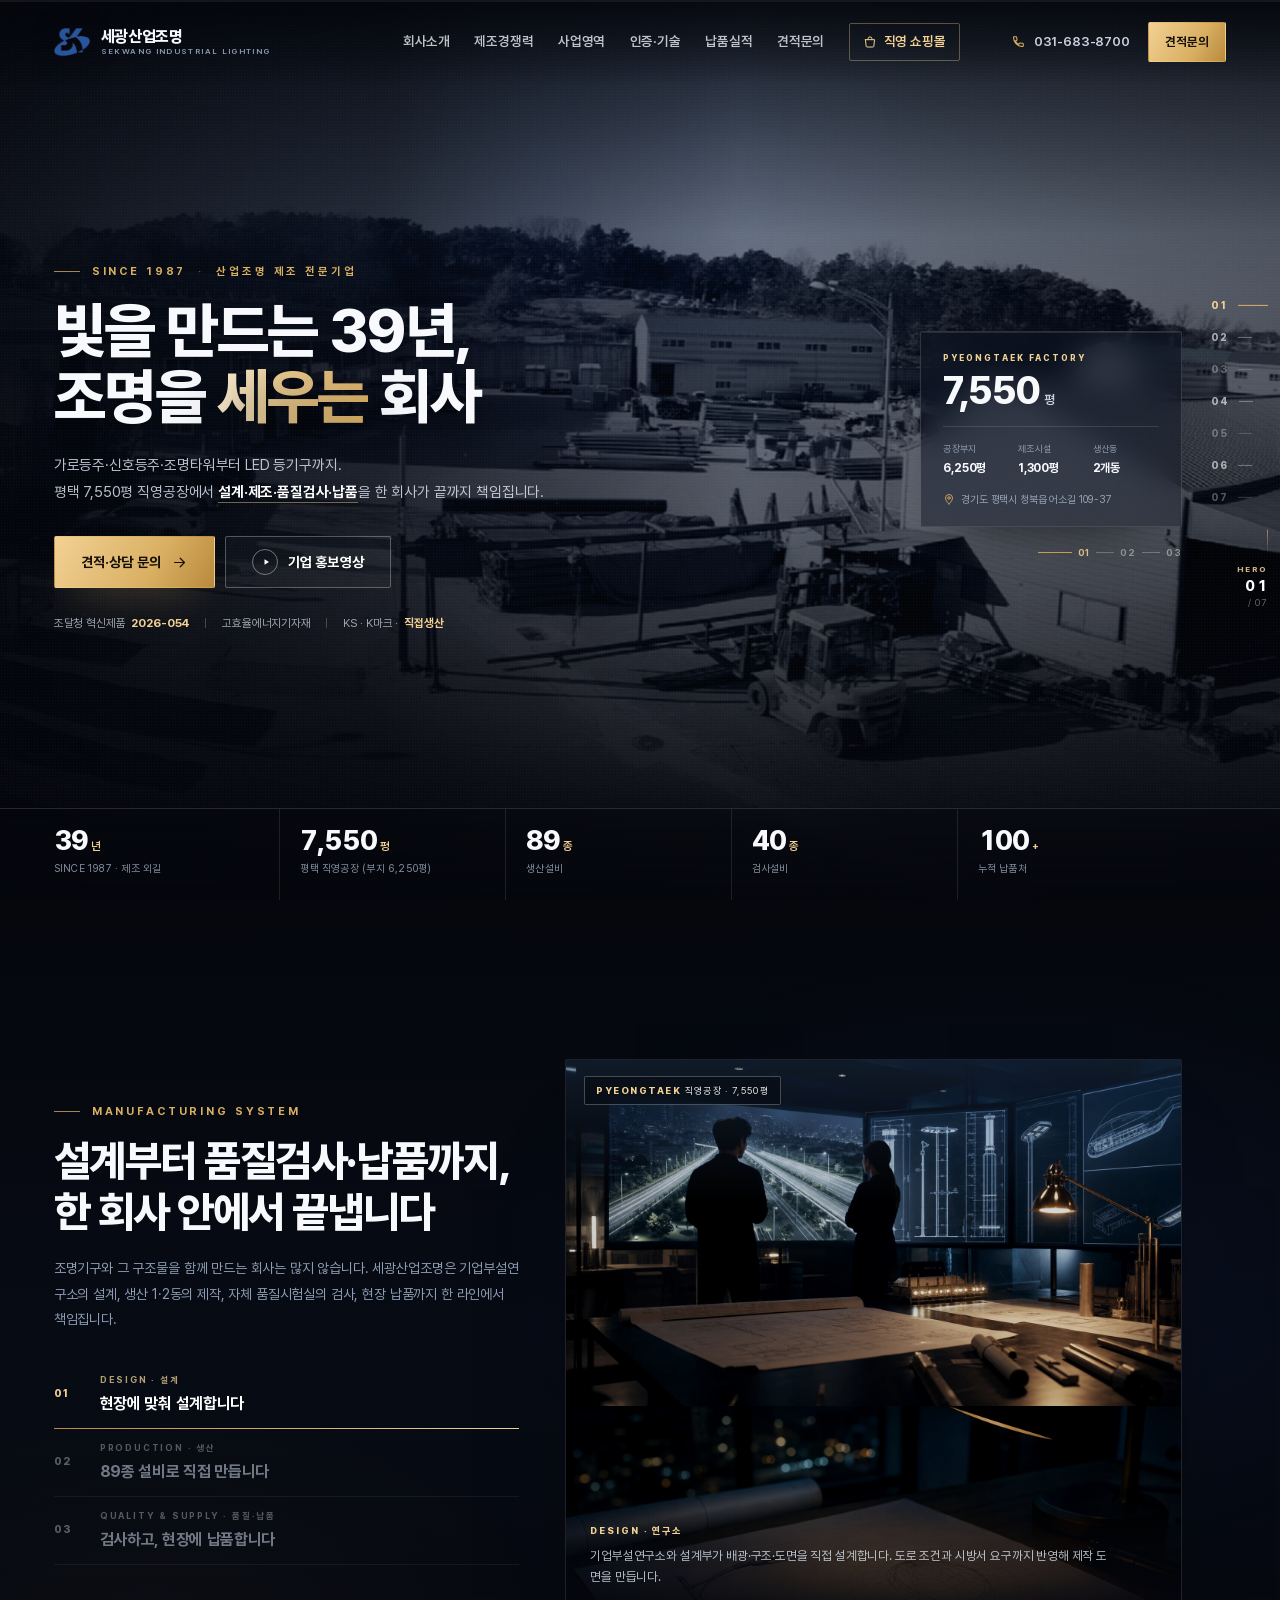
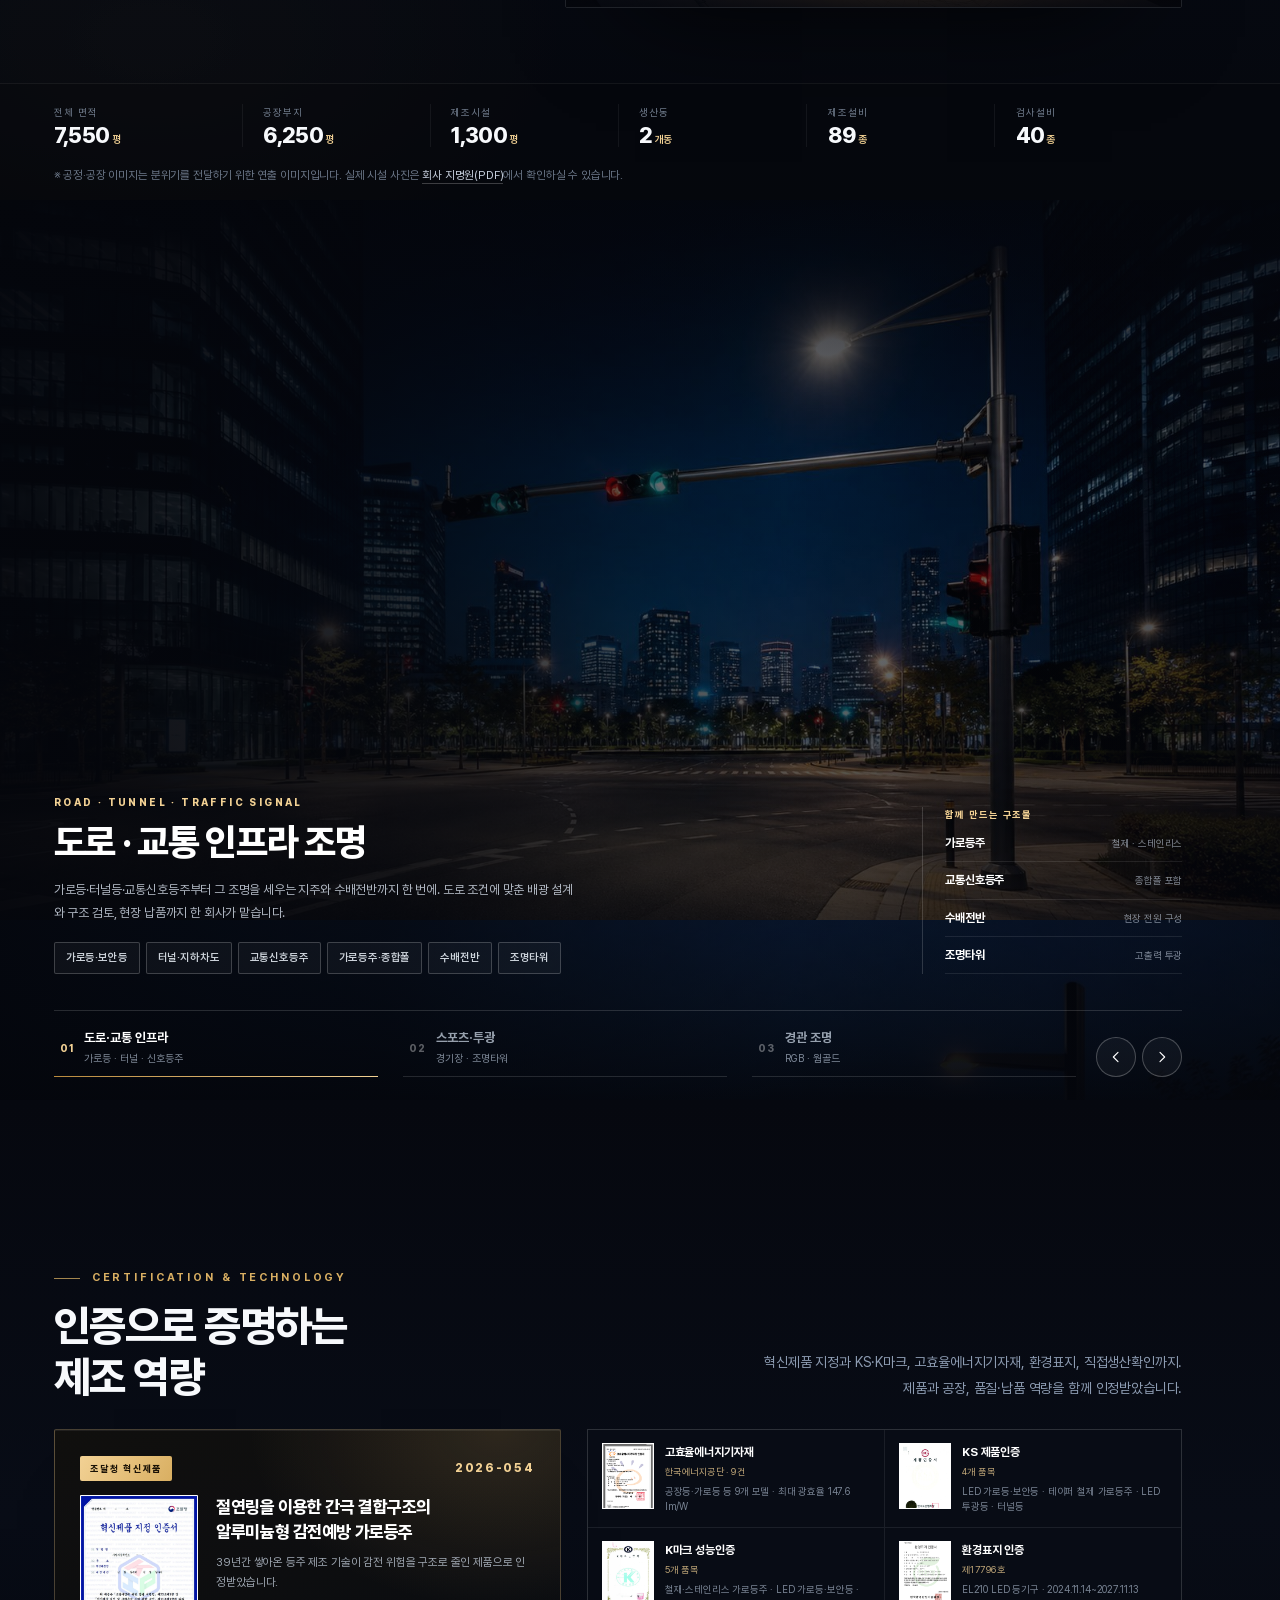
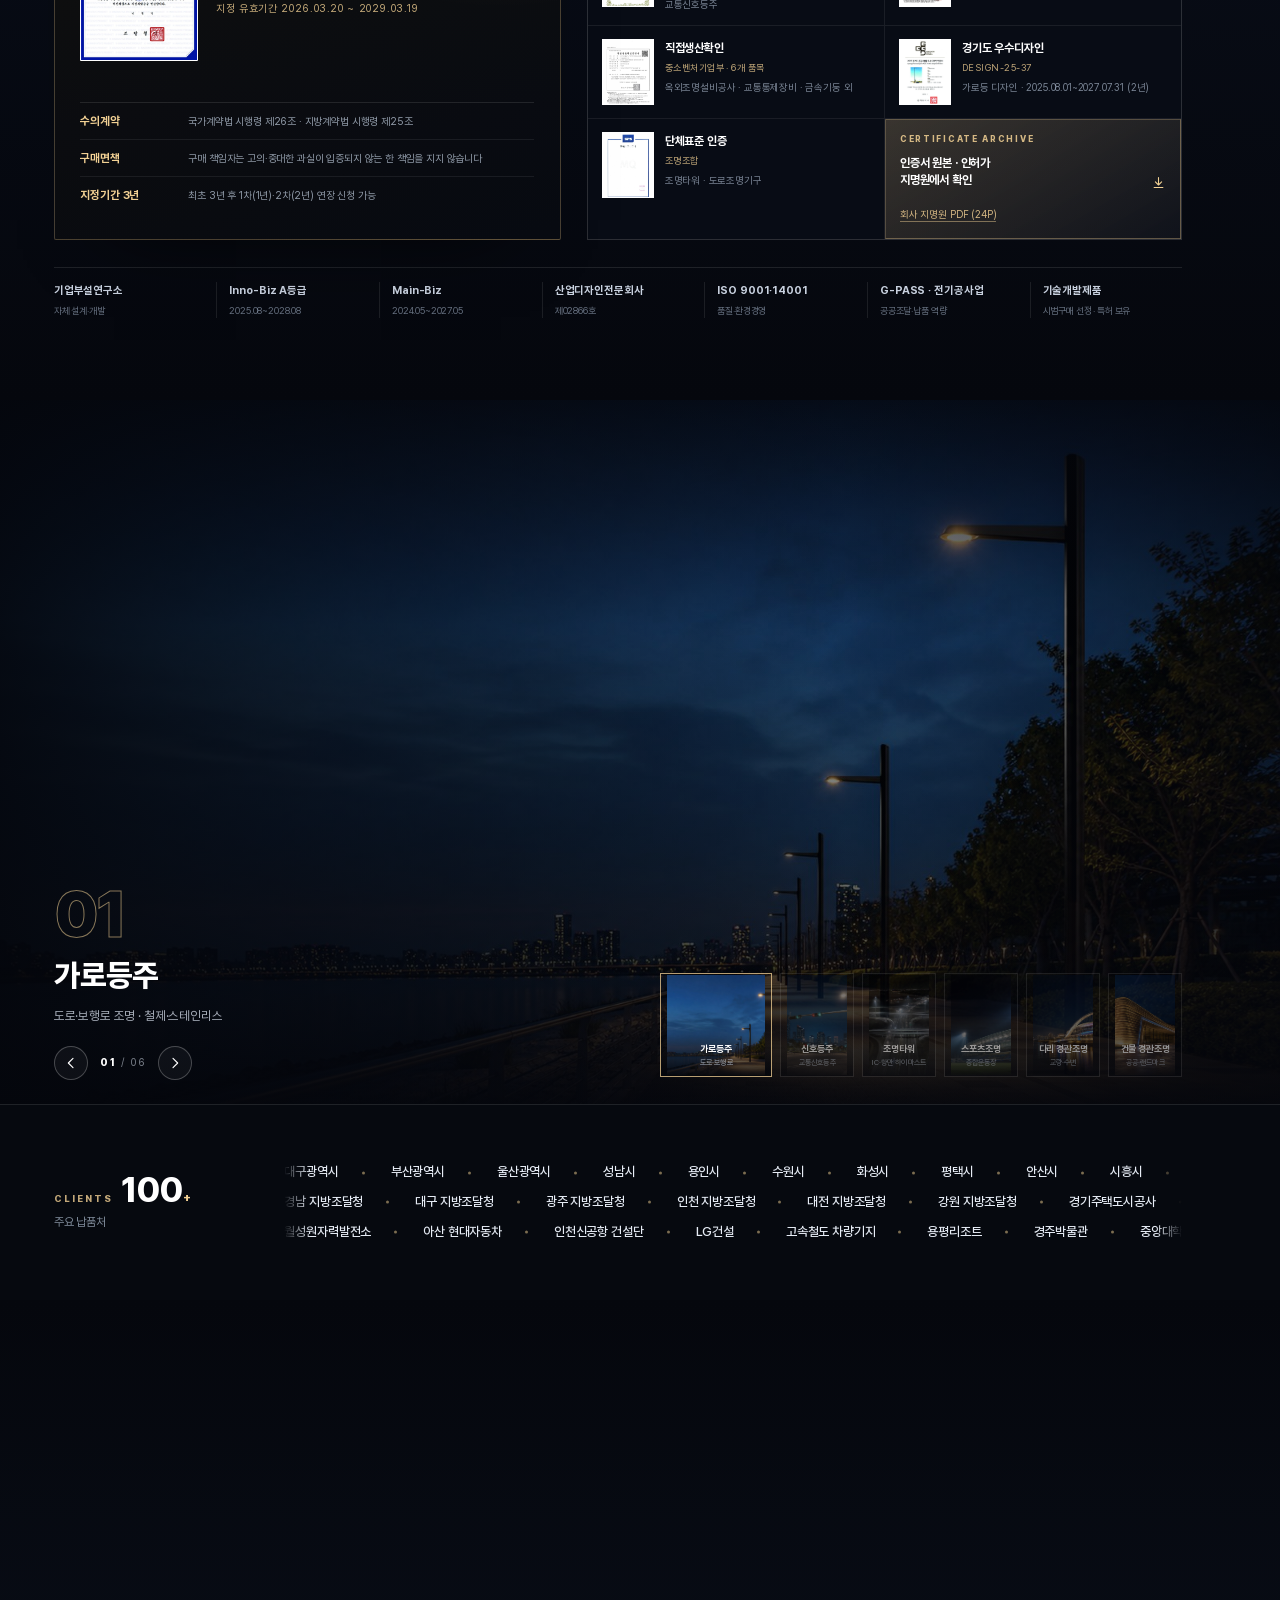
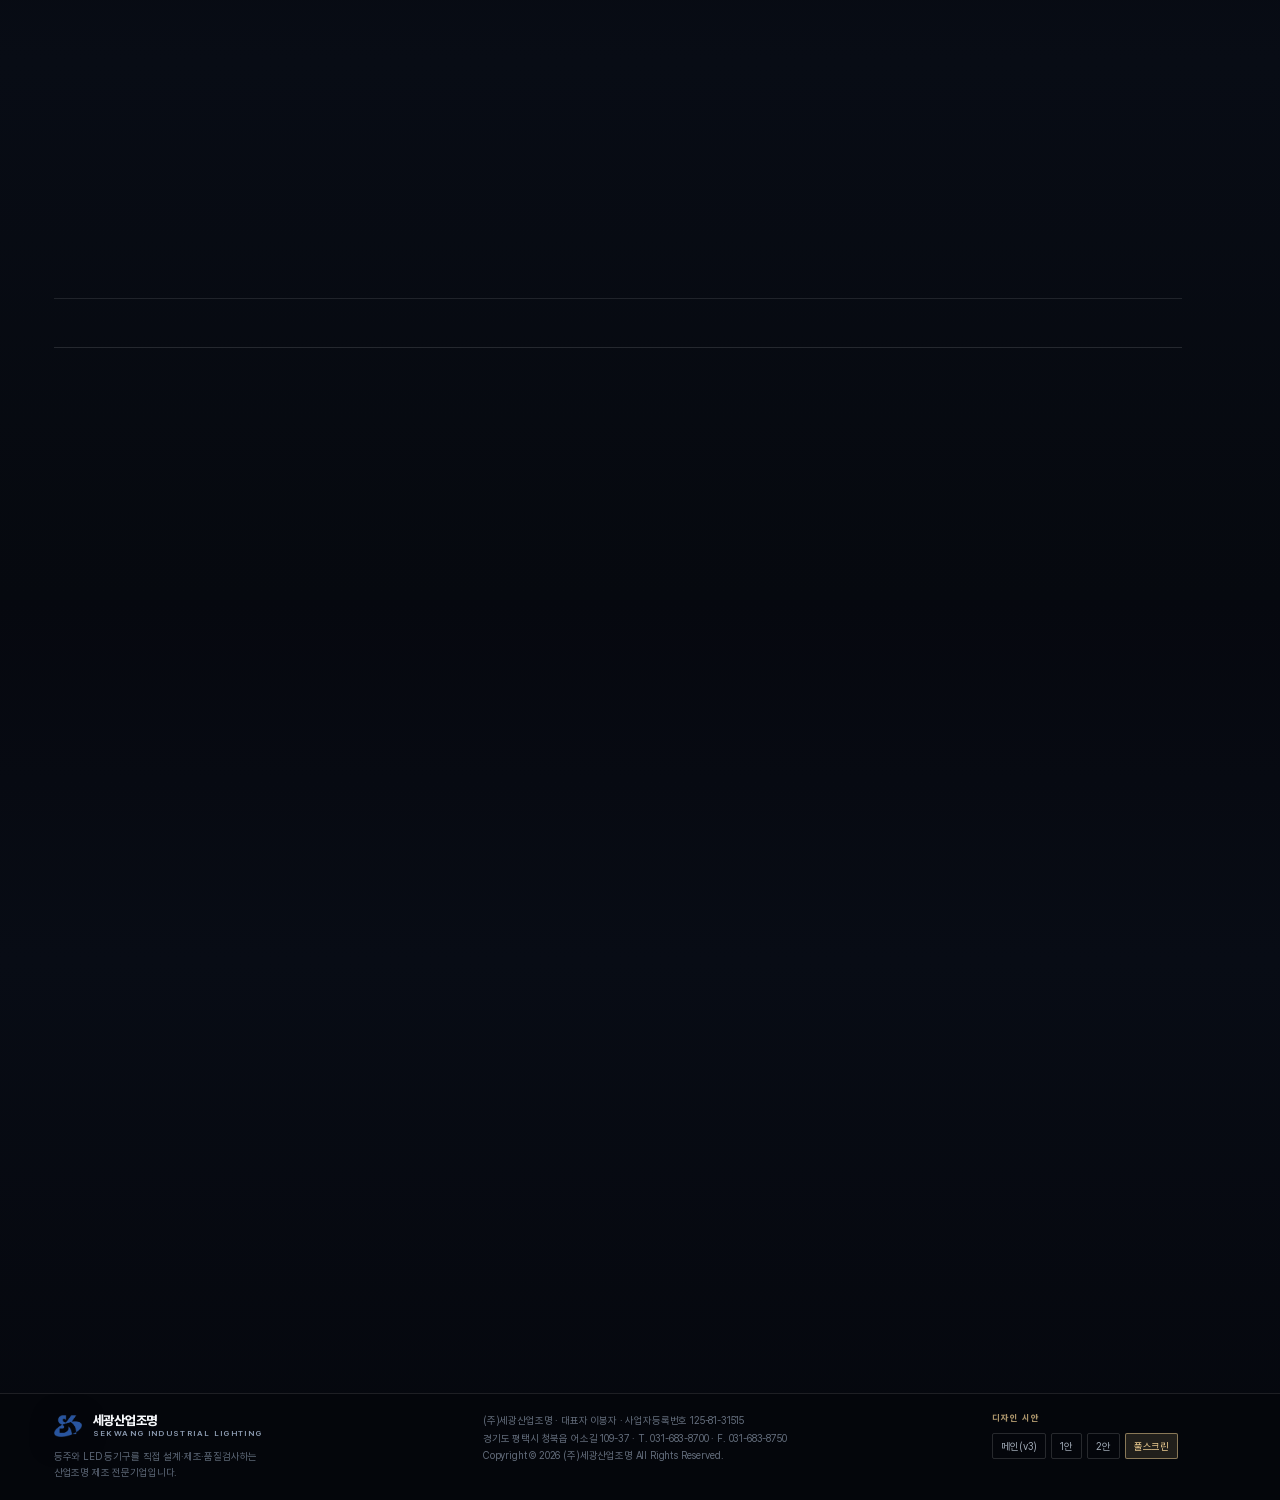
==== full.html @ 49f0543b "v3 대표 메인 승격(v1 백업) + 대기업형 풀스크린 스크롤 full.html 신규 · 시공→제조·납품 카피 정리 · 히어로 인증 뱃지 종류만 표기" ====
<!DOCTYPE html>
<html lang="ko">
<head>
<meta charset="utf-8">
<meta name="viewport" content="width=device-width, initial-scale=1">
<title>(주)세광산업조명 | 39년 산업조명 제조 전문기업 · 설계·제조·품질검사·납품 일괄</title>
<meta name="description" content="1987년 설립. 경기도 평택 7,550평 직영공장에서 가로등주·신호등주·조명타워와 LED 등기구를 직접 설계·제조·품질검사·납품하는 산업조명 제조 전문기업 (주)세광산업조명. 조달청 혁신제품(2026-054), 고효율에너지기자재, KS·K마크·직접생산 인증.">
<meta name="keywords" content="세광산업조명, 산업조명 제조기업, LED 조명 제조, 가로등주 제조, 조명타워, 신호등주, 수배전반, 혁신제품, 조달청, 고효율에너지기자재, 평택 조명공장">
<meta property="og:title" content="(주)세광산업조명 | 39년 산업조명 제조 전문기업">
<meta property="og:description" content="설계·제조·품질검사·납품을 한 회사가. 평택 7,550평 직영공장, 생산설비 89종·검사설비 40종.">
<meta property="og:type" content="website">
<meta property="og:image" content="https://ktttwmn5nd-stack.github.io/sklighting-site/assets/img/v3_signal.jpg">
<meta name="theme-color" content="#05070D">
<link rel="icon" href="assets/logo-mark.png" type="image/png">
<link rel="preload" href="assets/fonts/Pretendard-Regular.woff2" as="font" type="font/woff2" crossorigin>
<link rel="preload" href="assets/fonts/Pretendard-Bold.woff2" as="font" type="font/woff2" crossorigin>
<link rel="preload" as="image" href="assets/facility/factory-panorama.jpg">
<link rel="stylesheet" href="full-styles.css?v=1">
<script type="application/ld+json">
{
  "@context": "https://schema.org",
  "@type": "Organization",
  "name": "(주)세광산업조명",
  "alternateName": "SEKWANG INDUSTRIAL LIGHTING CO., LTD.",
  "url": "https://www.sklighting.com",
  "foundingDate": "1987",
  "email": "sklight2000@naver.com",
  "telephone": "+82-31-683-8700",
  "faxNumber": "+82-31-683-8750",
  "address": {
    "@type": "PostalAddress",
    "streetAddress": "경기도 평택시 청북읍 어소길 109-37",
    "addressLocality": "평택시",
    "addressRegion": "경기도",
    "addressCountry": "KR"
  },
  "description": "가로등주·신호등주·조명타워와 LED 등기구를 직접 설계·제조·품질검사·납품하는 산업조명 제조 전문기업"
}
</script>
</head>
<body class="full">
<a class="skip-link" href="#home">본문 바로가기</a>
<noscript><style>.rev{opacity:1!important;transform:none!important}.fdot__n{opacity:1!important}</style></noscript>

<!-- 상단 진행률 -->
<div class="fprog" aria-hidden="true"><span id="fprogBar"></span></div>

<!-- ============ HEADER ============ -->
<header class="fhd" id="fhd">
  <div class="fhd__in">
    <a class="fbrand" href="#home" data-goto="0" aria-label="세광산업조명 홈으로">
      <img class="fbrand__mk" src="assets/logo-mark.png" alt="">
      <span class="fbrand__tx">
        <strong>세광산업조명</strong>
        <span>SEKWANG INDUSTRIAL LIGHTING</span>
      </span>
    </a>

    <nav class="fnav" id="fnav" aria-label="주요 메뉴">
      <a href="#about" data-goto="5">회사소개</a>
      <a href="#factory" data-goto="1">제조경쟁력</a>
      <a href="#business" data-goto="2">사업영역</a>
      <a href="#cert" data-goto="3">인증·기술</a>
      <a href="#case" data-goto="4">납품실적</a>
      <a href="#contact" data-goto="6">견적문의</a>
      <a class="fnav__shop" href="https://skldesign.cafe24.com" target="_blank" rel="noopener noreferrer">
        <svg viewBox="0 0 24 24" aria-hidden="true"><path d="M4.2 8h15.6l-1.2 11.1a1.7 1.7 0 0 1-1.7 1.5H7.1a1.7 1.7 0 0 1-1.7-1.5L4.2 8Z"/><path d="M8.7 8V6.5a3.3 3.3 0 0 1 6.6 0V8"/></svg>
        직영 쇼핑몰
      </a>
    </nav>

    <div class="fhd__act">
      <a class="fhd__tel" href="tel:0316838700">
        <svg viewBox="0 0 24 24" aria-hidden="true"><path d="M6.6 10.8c1.2 2.4 3.2 4.4 5.6 5.6l1.9-1.9c.3-.3.7-.4 1-.2 1.1.4 2.3.6 3.5.6.6 0 1 .4 1 1V19c0 .6-.4 1-1 1C10.5 20 4 13.5 4 5.4c0-.6.4-1 1-1h3.1c.6 0 1 .4 1 1 0 1.2.2 2.4.6 3.5.1.4 0 .8-.2 1l-1.9 1.9Z"/></svg>
        <span>031-683-8700</span>
      </a>
      <a class="fbtn fbtn--gold fbtn--sm" href="#contact" data-goto="6">견적문의</a>
      <button class="fburger" id="fburger" type="button" aria-label="메뉴 열기" aria-expanded="false" aria-controls="fnav">
        <span></span><span></span><span></span>
      </button>
    </div>
  </div>
</header>

<!-- ============ SECTION NAV (dots) ============ -->
<nav class="fnavdots" id="fnavdots" aria-label="섹션 이동">
  <ol>
    <li><button type="button" class="fdot is-on" data-goto="0" aria-label="01 히어로"><span class="fdot__n">01</span><i aria-hidden="true"></i></button></li>
    <li><button type="button" class="fdot" data-goto="1" aria-label="02 제조경쟁력"><span class="fdot__n">02</span><i aria-hidden="true"></i></button></li>
    <li><button type="button" class="fdot" data-goto="2" aria-label="03 사업영역"><span class="fdot__n">03</span><i aria-hidden="true"></i></button></li>
    <li><button type="button" class="fdot" data-goto="3" aria-label="04 인증·기술"><span class="fdot__n">04</span><i aria-hidden="true"></i></button></li>
    <li><button type="button" class="fdot" data-goto="4" aria-label="05 납품실적"><span class="fdot__n">05</span><i aria-hidden="true"></i></button></li>
    <li><button type="button" class="fdot" data-goto="5" aria-label="06 회사소개"><span class="fdot__n">06</span><i aria-hidden="true"></i></button></li>
    <li><button type="button" class="fdot" data-goto="6" aria-label="07 견적문의"><span class="fdot__n">07</span><i aria-hidden="true"></i></button></li>
  </ol>
  <span class="fnavdots__pos" aria-hidden="true"><span class="fnavdots__lb" id="fsLb">HERO</span><b id="fsPos">01</b><span class="fnavdots__n">/ 07</span></span>
</nav>

<main id="main">

<!-- ================= 01 HERO ================= -->
<section class="pn pn--hero" id="home" data-panel="0">
  <div class="fhero__stage" aria-hidden="true">
    <figure class="fhero__s is-on"><img src="assets/facility/factory-panorama.jpg" alt="" width="2400" height="916" fetchpriority="high"></figure>
    <figure class="fhero__s"><img src="assets/facility/factory-aerial.jpg" alt="" width="1800" height="813"></figure>
    <figure class="fhero__s"><img src="assets/facility/building-1.jpg" alt="" width="1024" height="670"></figure>
  </div>
  <span class="fhero__tone" aria-hidden="true"></span>
  <canvas class="fhero__fx" id="fheroFx" aria-hidden="true"></canvas>
  <span class="fhero__glow" aria-hidden="true"></span>
  <span class="fhero__scrim" aria-hidden="true"></span>
  <span class="fhero__grain" aria-hidden="true"></span>

  <div class="pn__in fhero__in">
    <div class="fhero__copy">
      <p class="feyebrow rev" style="--i:0">SINCE 1987 <i>·</i> 산업조명 제조 전문기업</p>
      <h1 class="fhero__title">
        <span class="rev" style="--i:1"><span>빛을 만드는 39년,</span></span>
        <span class="rev" style="--i:2"><span>조명을 <em>세우는</em> 회사</span></span>
      </h1>
      <p class="fhero__sub rev" style="--i:3">
        가로등주·신호등주·조명타워부터 LED 등기구까지.<br>
        평택 7,550평 직영공장에서 <strong>설계·제조·품질검사·납품</strong>을 한 회사가 끝까지 책임집니다.
      </p>
      <div class="fhero__cta rev" style="--i:4">
        <a class="fbtn fbtn--gold" href="#contact" data-goto="6">견적·상담 문의
          <svg viewBox="0 0 24 24" aria-hidden="true"><path d="M5 12h13M13 6l6 6-6 6"/></svg>
        </a>
        <button class="fbtn fbtn--ghost" type="button" data-video="C8vakoHEk7M" aria-haspopup="dialog">
          <span class="fbtn__play" aria-hidden="true"><svg viewBox="0 0 24 24"><path d="M9 6.5v11l9-5.5-9-5.5Z"/></svg></span>
          기업 홍보영상
        </button>
      </div>
      <ul class="fhero__chips rev" style="--i:5">
        <li>조달청 혁신제품 <b>2026-054</b></li>
        <li>고효율에너지기자재</li>
        <li>KS · K마크 · <b>직접생산</b></li>
      </ul>
    </div>

    <aside class="fhero__aside rev" style="--i:3">
      <div class="fhero__card">
        <p class="fhero__card-k">PYEONGTAEK FACTORY</p>
        <p class="fhero__card-n">7,550<small>평</small></p>
        <ul class="fhero__card-meta">
          <li><span>공장부지</span><b>6,250평</b></li>
          <li><span>제조시설</span><b>1,300평</b></li>
          <li><span>생산동</span><b>2개동</b></li>
        </ul>
        <p class="fhero__card-foot">
          <svg viewBox="0 0 24 24" aria-hidden="true"><path d="M12 22s7-6.3 7-12a7 7 0 1 0-14 0c0 5.7 7 12 7 12Z"/><circle cx="12" cy="10" r="2.6"/></svg>
          경기도 평택시 청북읍 어소길 109-37
        </p>
      </div>
      <div class="fhero__ticks" id="fheroTicks" aria-label="배경 장면 선택">
        <button class="is-on" type="button" data-slide="0" aria-label="1. 평택 직영공장 전경"><i></i><span>01</span></button>
        <button type="button" data-slide="1" aria-label="2. 공장 부지 항공뷰"><i></i><span>02</span></button>
        <button type="button" data-slide="2" aria-label="3. 생산 1동"><i></i><span>03</span></button>
      </div>
    </aside>
  </div>

  <div class="fhero__foot">
    <div class="pn__in">
      <ul class="fmetrics">
        <li class="rev" style="--i:0"><p class="fmetrics__n"><b data-count="39">0</b><small>년</small></p><p class="fmetrics__k">SINCE 1987 · 제조 외길</p></li>
        <li class="rev" style="--i:1"><p class="fmetrics__n"><b data-count="7550">0</b><small>평</small></p><p class="fmetrics__k">평택 직영공장 (부지 6,250평)</p></li>
        <li class="rev" style="--i:2"><p class="fmetrics__n"><b data-count="89">0</b><small>종</small></p><p class="fmetrics__k">생산설비</p></li>
        <li class="rev" style="--i:3"><p class="fmetrics__n"><b data-count="40">0</b><small>종</small></p><p class="fmetrics__k">검사설비</p></li>
        <li class="rev" style="--i:4"><p class="fmetrics__n"><b data-count="100">0</b><small>+</small></p><p class="fmetrics__k">누적 납품처</p></li>
      </ul>
    </div>
  </div>

  <a class="fhero__scroll" href="#factory" data-goto="1" aria-label="다음 섹션으로">
    <span>SCROLL</span><i aria-hidden="true"></i>
  </a>
</section>

<!-- ================= 02 MANUFACTURING ================= -->
<section class="pn pn--mfg" id="factory" data-panel="1">
  <span class="fmfg__bg" aria-hidden="true"></span>
  <div class="pn__in fmfg__in">
    <div class="fmfg__left">
      <p class="feyebrow rev" style="--i:0">MANUFACTURING SYSTEM</p>
      <h2 class="fhead rev" style="--i:1">설계부터 품질검사·납품까지,<br>한&nbsp;회사 안에서 끝냅니다</h2>
      <p class="fdesc rev" style="--i:2">
        조명기구와 그 구조물을 함께 만드는 회사는 많지 않습니다.
        세광산업조명은 기업부설연구소의 설계, 생산 1·2동의 제작,
        자체 품질시험실의 검사, 현장 납품까지 한 라인에서 책임집니다.
      </p>

      <ol class="fstages" id="fstages">
        <li class="rev" style="--i:3">
          <button class="fstage is-on" type="button" data-stage="0" aria-selected="true">
            <span class="fstage__no">01</span>
            <span class="fstage__tx">
              <span class="fstage__k">DESIGN · 설계</span>
              <span class="fstage__t">현장에 맞춰 설계합니다</span>
            </span>
            <span class="fstage__bar" aria-hidden="true"><i></i></span>
          </button>
        </li>
        <li class="rev" style="--i:4">
          <button class="fstage" type="button" data-stage="1" aria-selected="false">
            <span class="fstage__no">02</span>
            <span class="fstage__tx">
              <span class="fstage__k">PRODUCTION · 생산</span>
              <span class="fstage__t">89종 설비로 직접 만듭니다</span>
            </span>
            <span class="fstage__bar" aria-hidden="true"><i></i></span>
          </button>
        </li>
        <li class="rev" style="--i:5">
          <button class="fstage" type="button" data-stage="2" aria-selected="false">
            <span class="fstage__no">03</span>
            <span class="fstage__tx">
              <span class="fstage__k">QUALITY &amp; SUPPLY · 품질·납품</span>
              <span class="fstage__t">검사하고, 현장에 납품합니다</span>
            </span>
            <span class="fstage__bar" aria-hidden="true"><i></i></span>
          </button>
        </li>
      </ol>
    </div>

    <div class="fmfg__right rev" style="--i:2">
      <div class="fmfg__media">
        <div class="fmox" data-mox data-interval="3600">
          <figure class="fmox__i is-on"><img src="assets/img/v3_design_a.jpg" alt="야간 설계실에서 도로조명 배광과 등주 구조를 검토하는 모습"></figure>
          <figure class="fmox__i"><img src="assets/img/v3_design_b.jpg" alt="가로등주 도면과 배광 곡선, 정밀 측정 도구" loading="lazy"></figure>
        </div>
        <div class="fmox" data-mox data-interval="3600" hidden>
          <figure class="fmox__i is-on"><img src="assets/img/v3_prod_a.jpg" alt="자동화 용접 라인에서 강관·지주를 제작하는 야간 생산동" loading="lazy"></figure>
          <figure class="fmox__i"><img src="assets/img/v3_prod_b.jpg" alt="절곡기로 테이퍼 가로등주를 성형하는 모습" loading="lazy"></figure>
        </div>
        <div class="fmox" data-mox data-interval="3600" hidden>
          <figure class="fmox__i is-on"><img src="assets/img/v3_quality_a.jpg" alt="배광·광도 정밀 검사실의 적분구 시험 설비" loading="lazy"></figure>
          <figure class="fmox__i"><img src="assets/img/v3_fac_logistics.jpg" alt="플러드라이트 아래 정렬된 자재와 출고 대기 중인 등주 — 물류·납품 야적장" loading="lazy"></figure>
        </div>
        <span class="fmfg__tag"><b>PYEONGTAEK</b> 직영공장 · 7,550평</span>
        <span class="fmfg__scan" aria-hidden="true"></span>
        <div class="fmfg__cap">
          <p class="fmfg__cap-k" id="fmfgK">DESIGN · 연구소</p>
          <p class="fmfg__cap-c" id="fmfgC">기업부설연구소와 설계부가 배광·구조·도면을 직접 설계합니다. 도로 조건과 시방서 요구까지 반영해 제작 도면을 만듭니다.</p>
        </div>
      </div>
    </div>
  </div>

  <div class="fmfg__foot">
    <div class="pn__in">
      <ul class="fstats">
        <li class="rev" style="--i:0"><span>전체 면적</span><b>7,550<small>평</small></b></li>
        <li class="rev" style="--i:1"><span>공장부지</span><b>6,250<small>평</small></b></li>
        <li class="rev" style="--i:2"><span>제조시설</span><b>1,300<small>평</small></b></li>
        <li class="rev" style="--i:3"><span>생산동</span><b>2<small>개동</small></b></li>
        <li class="rev" style="--i:4"><span>제조설비</span><b>89<small>종</small></b></li>
        <li class="rev" style="--i:5"><span>검사설비</span><b>40<small>종</small></b></li>
      </ul>
      <p class="ffoot-note">※ 공정·공장 이미지는 분위기를 전달하기 위한 연출 이미지입니다. 실제 시설 사진은 <a class="flink" href="assets/docs/sekwang-profile-2026-04.pdf" download>회사 지명원(PDF)</a>에서 확인하실 수 있습니다.</p>
    </div>
  </div>
</section>

<!-- ================= 03 BUSINESS ================= -->
<section class="pn pn--biz" id="business" data-panel="2">
  <div class="fbiz__stage" id="fbizStage">
    <article class="fslide is-on" data-slide="0" data-full="assets/img/v3_signal.jpg">
      <div class="fmox" data-mox data-interval="7000">
        <figure class="fmox__i is-on"><img src="assets/img/v3_signal.jpg" alt="현대적인 도심 대형 교차로의 통합 신호등주와 가로등 야경"></figure>
        <figure class="fmox__i"><img src="assets/img/v3_road_walk.jpg" alt="수변 보행로를 따라 이어지는 가로등주 조명" loading="lazy"></figure>
        <figure class="fmox__i"><img src="assets/img/v2_tunnel.jpg" alt="균일한 조도로 이어지는 고출력 터널등" loading="lazy"></figure>
      </div>
      <span class="fslide__shade" aria-hidden="true"></span>
    </article>
    <article class="fslide" data-slide="1" data-full="assets/img/v3_sports_stadium.jpg">
      <div class="fmox" data-mox data-interval="6400">
        <figure class="fmox__i is-on"><img src="assets/img/v2_sports_park.jpg" alt="종합스포츠타운 육상 트랙과 경기장 조명" loading="lazy"></figure>
        <figure class="fmox__i"><img src="assets/img/v3_sports_stadium.jpg" alt="조명타워로 환하게 밝힌 대형 축구장 스타디움 야경" loading="lazy"></figure>
      </div>
      <span class="fslide__shade" aria-hidden="true"></span>
    </article>
    <article class="fslide" data-slide="2" data-full="assets/img/v2_landscape_rgb.jpg">
      <div class="fmox" data-mox data-interval="6600">
        <figure class="fmox__i is-on"><img src="assets/img/v2_landscape_rgb.jpg" alt="화려한 RGB 컬러로 물든 교량과 수변 경관조명 야경" loading="lazy"></figure>
        <figure class="fmox__i"><img src="assets/img/v2_landscape_warm.jpg" alt="따뜻한 웜골드 빛으로 감싼 수변 공원과 아치 교량 야경" loading="lazy"></figure>
        <figure class="fmox__i"><img src="assets/img/v3_building.jpg" alt="웜골드 라인과 은은한 블루 라인이 흐르는 건축물 외벽 경관조명" loading="lazy"></figure>
      </div>
      <span class="fslide__shade" aria-hidden="true"></span>
    </article>
  </div>

  <div class="pn__in fbiz__in">
    <header class="fbiz__head">
      <p class="feyebrow feyebrow--light rev" style="--i:0">BUSINESS SCOPE</p>
      <h2 class="fhead fhead--light rev" style="--i:1">도로와 경기장, 도시의 밤까지<br>세 개의 사업 영역</h2>
    </header>

    <div class="fbiz__body">
      <div class="fbiz__txt is-on" data-panel-txt="0">
        <p class="fbiz__k">ROAD · TUNNEL · TRAFFIC SIGNAL</p>
        <h3 class="fbiz__t">도로 · 교통 인프라 조명</h3>
        <p class="fbiz__d">가로등·터널등·교통신호등주부터 그 조명을 세우는 지주와 수배전반까지 한 번에. 도로 조건에 맞춘 배광 설계와 구조 검토, 현장 납품까지 한 회사가 맡습니다.</p>
        <ul class="ftags"><li>가로등·보안등</li><li>터널·지하차도</li><li>교통신호등주</li><li>가로등주·종합폴</li><li>수배전반</li><li>조명타워</li></ul>
      </div>
      <div class="fbiz__txt" data-panel-txt="1">
        <p class="fbiz__k">STADIUM · FLOODLIGHT</p>
        <h3 class="fbiz__t">대형 스포츠 · 투광 조명</h3>
        <p class="fbiz__d">대형 운동장과 경기장을 낮처럼 밝히는 고출력 스포츠 투광조명. 조명타워와 등기구를 함께 설계해 선수와 관중 모두 눈부심 없이 경기를 볼 수 있게 만듭니다.</p>
        <ul class="ftags"><li>종합운동장</li><li>축구·야구장</li><li>고출력 투광</li><li>조명타워</li></ul>
      </div>
      <div class="fbiz__txt" data-panel-txt="2">
        <p class="fbiz__k">LANDSCAPE · RGB &amp; WARM</p>
        <h3 class="fbiz__t">경관 조명</h3>
        <p class="fbiz__d">화려한 RGB 연출과 따뜻한 웜골드 톤을 현장에 맞춰 함께 씁니다. 교량·수변·건축물 외벽과 공원·광장까지, 조명제어시스템으로 밤의 표정을 만듭니다.</p>
        <ul class="ftags"><li>교량·수변</li><li>건축물 외벽</li><li>공원·광장</li><li>조명제어</li></ul>
      </div>

      <aside class="fbiz__incl is-on" data-panel-incl="0" aria-label="도로·교통 인프라에 포함되는 구조물 제작">
        <p class="fbiz__incl-k">함께 만드는 구조물</p>
        <ul>
          <li><b>가로등주</b><span>철제 · 스테인리스</span></li>
          <li><b>교통신호등주</b><span>종합폴 포함</span></li>
          <li><b>수배전반</b><span>현장 전원 구성</span></li>
          <li><b>조명타워</b><span>고출력 투광</span></li>
        </ul>
      </aside>
    </div>

    <div class="fbiz__foot">
      <ol class="fbiz__tabs" id="fbizTabs">
        <li><button class="ftab is-on" type="button" data-slide="0" aria-selected="true"><span class="ftab__no">01</span><span class="ftab__tx"><b>도로·교통 인프라</b><span>가로등 · 터널 · 신호등주</span></span><i aria-hidden="true"></i></button></li>
        <li><button class="ftab" type="button" data-slide="1" aria-selected="false"><span class="ftab__no">02</span><span class="ftab__tx"><b>스포츠·투광</b><span>경기장 · 조명타워</span></span><i aria-hidden="true"></i></button></li>
        <li><button class="ftab" type="button" data-slide="2" aria-selected="false"><span class="ftab__no">03</span><span class="ftab__tx"><b>경관 조명</b><span>RGB · 웜골드</span></span><i aria-hidden="true"></i></button></li>
      </ol>
      <div class="fbiz__arrows">
        <button type="button" class="farrow" id="fbizPrev" aria-label="이전 사업영역"><svg viewBox="0 0 24 24" aria-hidden="true"><path d="M15 5l-7 7 7 7"/></svg></button>
        <button type="button" class="farrow" id="fbizNext" aria-label="다음 사업영역"><svg viewBox="0 0 24 24" aria-hidden="true"><path d="M9 5l7 7-7 7"/></svg></button>
      </div>
    </div>
  </div>
</section>

<!-- ================= 04 CERTIFICATION ================= -->
<section class="pn pn--cert" id="cert" data-panel="3">
  <div class="pn__in fcert__in">
    <header class="fcert__head">
      <div>
        <p class="feyebrow rev" style="--i:0">CERTIFICATION &amp; TECHNOLOGY</p>
        <h2 class="fhead rev" style="--i:1">인증으로 증명하는<br>제조 역량</h2>
      </div>
      <p class="fdesc fdesc--right rev" style="--i:2">
        혁신제품 지정과 KS·K마크, 고효율에너지기자재, 환경표지, 직접생산확인까지.
        제품과 공장, 품질·납품 역량을 함께 인정받았습니다.
      </p>
    </header>

    <div class="fcert__grid">
      <article class="finnov rev" style="--i:2" data-full="assets/cert/innov-2026-054.jpg">
        <div class="finnov__top">
          <span class="finnov__badge">조달청 혁신제품</span>
          <p class="finnov__no">2026-054</p>
        </div>
        <div class="finnov__body">
          <figure class="finnov__cert"><img src="assets/cert/innov-2026-054.jpg" alt="혁신제품 지정 인증서 2026-054" loading="lazy"></figure>
          <div class="finnov__txt">
            <h3>절연링을 이용한 간극 결합구조의<br>알루미늄형 감전예방 가로등주</h3>
            <p>39년간 쌓아온 등주 제조 기술이 감전 위험을 구조로 줄인 제품으로 인정받았습니다.</p>
            <p class="finnov__date">지정 유효기간 2026.03.20 ~ 2029.03.19</p>
          </div>
        </div>
        <ul class="finnov__ben">
          <li><b>수의계약</b><span>국가계약법 시행령 제26조 · 지방계약법 시행령 제25조</span></li>
          <li><b>구매면책</b><span>구매 책임자는 고의·중대한 과실이 입증되지 않는 한 책임을 지지 않습니다</span></li>
          <li><b>지정기간 3년</b><span>최초 3년 후 1차(1년)·2차(2년) 연장 신청 가능</span></li>
        </ul>
      </article>

      <ul class="fcerts">
        <li class="fcc rev" style="--i:2">
          <figure class="fcc__m"><img src="assets/cert/eff_dc200.png" alt="고효율에너지기자재 인증서" loading="lazy"></figure>
          <div class="fcc__tx"><b>고효율에너지기자재</b><span>한국에너지공단 · 9건</span><p>공장등·가로등 등 9개 모델 · 최대 광효율 147.6 lm/W</p></div>
        </li>
        <li class="fcc rev" style="--i:3">
          <figure class="fcc__m"><img src="assets/cert/ks-16-0035.jpg" alt="KS 제품인증서 제16-0035호" loading="lazy"></figure>
          <div class="fcc__tx"><b>KS 제품인증</b><span>4개 품목</span><p>LED 가로등·보안등 · 테이퍼 철제 가로등주 · LED 투광등 · 터널등</p></div>
        </li>
        <li class="fcc rev" style="--i:4">
          <figure class="fcc__m"><img src="assets/cert/kmark.jpg" alt="K마크 성능인증서" loading="lazy"></figure>
          <div class="fcc__tx"><b>K마크 성능인증</b><span>5개 품목</span><p>철재·스테인리스 가로등주 · LED 가로등·보안등 · 교통신호등주</p></div>
        </li>
        <li class="fcc rev" style="--i:5">
          <figure class="fcc__m"><img src="assets/cert/env_17796.png" alt="환경표지 인증서 제17796호" loading="lazy"></figure>
          <div class="fcc__tx"><b>환경표지 인증</b><span>제17796호</span><p>EL210 LED 등기구 · 2024.11.14~2027.11.13</p></div>
        </li>
        <li class="fcc rev" style="--i:3">
          <figure class="fcc__m"><img src="assets/cert/direct-production.jpg" alt="직접생산확인증명서" loading="lazy"></figure>
          <div class="fcc__tx"><b>직접생산확인</b><span>중소벤처기업부 · 6개 품목</span><p>옥외조명설비공사 · 교통통제장비 · 금속기둥 외</p></div>
        </li>
        <li class="fcc rev" style="--i:4">
          <figure class="fcc__m"><img src="assets/cert/gg-design-1.jpg" alt="경기도 공공시설물 우수디자인 인증서" loading="lazy"></figure>
          <div class="fcc__tx"><b>경기도 우수디자인</b><span>DESIGN-25-37</span><p>가로등 디자인 · 2025.08.01~2027.07.31 (2년)</p></div>
        </li>
        <li class="fcc rev" style="--i:5">
          <figure class="fcc__m"><img src="assets/cert/group-standard.jpg" alt="단체표준 인증서" loading="lazy"></figure>
          <div class="fcc__tx"><b>단체표준 인증</b><span>조명조합</span><p>조명타워 · 도로조명기구</p></div>
        </li>
        <li class="fcert__more rev" style="--i:6">
          <p class="fcert__more-k">CERTIFICATE ARCHIVE</p>
          <b>인증서 원본 · 인허가<br>지명원에서 확인
            <svg viewBox="0 0 24 24" aria-hidden="true"><path d="M12 4v11M7 11l5 5 5-5M5 20h14"/></svg>
          </b>
          <a class="fcc__lnk" href="assets/docs/sekwang-profile-2026-04.pdf" download><span>회사 지명원 PDF (24P)</span></a>
        </li>
      </ul>
    </div>

    <ul class="ftech rev" style="--i:3">
      <li><b>기업부설연구소</b><span>자체 설계·개발</span></li>
      <li><b>Inno-Biz A등급</b><span>2025.08~2028.08</span></li>
      <li><b>Main-Biz</b><span>2024.05~2027.05</span></li>
      <li><b>산업디자인전문회사</b><span>제02866호</span></li>
      <li><b>ISO 9001·14001</b><span>품질·환경경영</span></li>
      <li><b>G-PASS · 전기공사업</b><span>공공조달·납품 역량</span></li>
      <li><b>기술개발제품</b><span>시범구매 선정 · 특허 보유</span></li>
    </ul>
  </div>
</section>

<!-- ================= 05 REFERENCE ================= -->
<section class="pn pn--case" id="case" data-panel="4">
  <div class="fcase__stage" id="fcaseStage">
    <article class="fcase__item is-on" data-slide="0"><img src="assets/img/v3_steel_pole.jpg" alt="수변 보행로를 따라 이어지는 가로등주와 보행등 야경" fetchpriority="high"><span class="fcase__shade" aria-hidden="true"></span></article>
    <article class="fcase__item" data-slide="1"><img src="assets/img/v3_signal.jpg" alt="도심 대형 교차로의 통합 교통신호등주와 도로조명 야경" loading="lazy"><span class="fcase__shade" aria-hidden="true"></span></article>
    <article class="fcase__item" data-slide="2"><img src="assets/img/v3_mast.jpg" alt="고속도로 분기점을 비추는 초대형 하이마스트 조명타워 야경" loading="lazy"><span class="fcase__shade" aria-hidden="true"></span></article>
    <article class="fcase__item" data-slide="3"><img src="assets/img/v3_sports_stadium.jpg" alt="조명타워로 환하게 밝힌 대형 축구장 스타디움" loading="lazy"><span class="fcase__shade" aria-hidden="true"></span></article>
    <article class="fcase__item" data-slide="4"><img src="assets/img/v2_landscape_rgb.jpg" alt="RGB 컬러 연출로 물든 교량 경관조명 야경" loading="lazy"><span class="fcase__shade" aria-hidden="true"></span></article>
    <article class="fcase__item" data-slide="5"><img src="assets/img/v3_building.jpg" alt="웜골드 라인과 블루 라인이 흐르는 공공건축물 외벽 경관조명" loading="lazy"><span class="fcase__shade" aria-hidden="true"></span></article>
  </div>

  <div class="pn__in fcase__in">
    <header class="fcase__head">
      <p class="feyebrow feyebrow--light rev" style="--i:0">PROJECT &amp; REFERENCE</p>
      <h2 class="fhead fhead--light rev" style="--i:1">현장에서 빛이 되는 순간</h2>
    </header>

    <div class="fcase__body">
      <div class="fcase__cap">
        <span class="fcase__no" id="fcaseNo">01</span>
        <h3 class="fcase__t" id="fcaseT">가로등주</h3>
        <p class="fcase__c" id="fcaseC">도로·보행로 조명 · 철제·스테인리스</p>
        <div class="fcase__ctrl">
          <button type="button" class="farrow" id="fcasePrev" aria-label="이전 납품 현장"><svg viewBox="0 0 24 24" aria-hidden="true"><path d="M15 5l-7 7 7 7"/></svg></button>
          <span class="fcase__count"><b id="fcasePos">01</b> / 06</span>
          <button type="button" class="farrow" id="fcaseNext" aria-label="다음 납품 현장"><svg viewBox="0 0 24 24" aria-hidden="true"><path d="M9 5l7 7-7 7"/></svg></button>
        </div>
      </div>

      <ul class="fcase__rail" id="fcaseRail">
        <li><button class="fcase__th is-on" type="button" data-slide="0"><img src="assets/img/v3_steel_pole.jpg" alt="" loading="lazy"><span><b>가로등주</b><i>도로·보행로</i></span></button></li>
        <li><button class="fcase__th" type="button" data-slide="1"><img src="assets/img/v3_signal.jpg" alt="" loading="lazy"><span><b>신호등주</b><i>교통신호등주</i></span></button></li>
        <li><button class="fcase__th" type="button" data-slide="2"><img src="assets/img/v3_mast.jpg" alt="" loading="lazy"><span><b>조명타워</b><i>IC·항만 하이마스트</i></span></button></li>
        <li><button class="fcase__th" type="button" data-slide="3"><img src="assets/img/v3_sports_stadium.jpg" alt="" loading="lazy"><span><b>스포츠조명</b><i>종합운동장</i></span></button></li>
        <li><button class="fcase__th" type="button" data-slide="4"><img src="assets/img/v2_landscape_rgb.jpg" alt="" loading="lazy"><span><b>다리 경관조명</b><i>교량·수변</i></span></button></li>
        <li><button class="fcase__th" type="button" data-slide="5"><img src="assets/img/v3_building.jpg" alt="" loading="lazy"><span><b>건물 경관조명</b><i>공공·랜드마크</i></span></button></li>
      </ul>
    </div>
  </div>

  <div class="fcase__band">
    <div class="pn__in fcase__band-in">
      <div class="fcase__band-h">
        <p class="fcase__band-k">CLIENTS <b>100<small>+</small></b></p>
        <p class="fcase__band-t">주요 납품처</p>
      </div>
      <div class="fmarquee" aria-label="주요 납품처 목록">
        <div class="fmarquee__row">
          <ul class="fmarquee__list">
            <li>대구광역시</li><li>부산광역시</li><li>울산광역시</li><li>성남시</li><li>용인시</li><li>수원시</li><li>화성시</li><li>평택시</li><li>안산시</li><li>시흥시</li><li>부천시</li><li>오산시</li><li>안성시</li><li>포항시</li><li>경주시</li><li>김해시</li><li>창원시</li><li>진주시</li><li>원주시</li><li>제주시</li><li>서귀포시</li><li>외 다수</li>
          </ul>
          <ul class="fmarquee__list" aria-hidden="true">
            <li>대구광역시</li><li>부산광역시</li><li>울산광역시</li><li>성남시</li><li>용인시</li><li>수원시</li><li>화성시</li><li>평택시</li><li>안산시</li><li>시흥시</li><li>부천시</li><li>오산시</li><li>안성시</li><li>포항시</li><li>경주시</li><li>김해시</li><li>창원시</li><li>진주시</li><li>원주시</li><li>제주시</li><li>서귀포시</li><li>외 다수</li>
          </ul>
        </div>
        <div class="fmarquee__row fmarquee__row--rev">
          <ul class="fmarquee__list">
            <li>경남 지방조달청</li><li>대구 지방조달청</li><li>광주 지방조달청</li><li>인천 지방조달청</li><li>대전 지방조달청</li><li>강원 지방조달청</li><li>경기주택도시공사</li><li>경기도 건설본부</li><li>경남도시개발공사</li><li>서울시 서대문구청</li><li>동대문구청</li><li>관악구청</li><li>용산구청</li><li>해운대구청</li><li>서울 상수도사업본부</li><li>농심 메가마트</li>
          </ul>
          <ul class="fmarquee__list" aria-hidden="true">
            <li>경남 지방조달청</li><li>대구 지방조달청</li><li>광주 지방조달청</li><li>인천 지방조달청</li><li>대전 지방조달청</li><li>강원 지방조달청</li><li>경기주택도시공사</li><li>경기도 건설본부</li><li>경남도시개발공사</li><li>서울시 서대문구청</li><li>동대문구청</li><li>관악구청</li><li>용산구청</li><li>해운대구청</li><li>서울 상수도사업본부</li><li>농심 메가마트</li>
          </ul>
        </div>
        <div class="fmarquee__row">
          <ul class="fmarquee__list">
            <li>월성원자력발전소</li><li>아산 현대자동차</li><li>인천신공항 건설단</li><li>LG건설</li><li>고속철도 차량기지</li><li>용평리조트</li><li>경주박물관</li><li>중앙대학교</li><li>홍익대학교</li><li>한성대학교</li><li>평택대학교</li><li>한경대학교</li><li>순천향대학교</li>
          </ul>
          <ul class="fmarquee__list" aria-hidden="true">
            <li>월성원자력발전소</li><li>아산 현대자동차</li><li>인천신공항 건설단</li><li>LG건설</li><li>고속철도 차량기지</li><li>용평리조트</li><li>경주박물관</li><li>중앙대학교</li><li>홍익대학교</li><li>한성대학교</li><li>평택대학교</li><li>한경대학교</li><li>순천향대학교</li>
          </ul>
        </div>
      </div>
    </div>
  </div>
</section>

<!-- ================= 06 COMPANY ================= -->
<section class="pn pn--about" id="about" data-panel="5">
  <div class="pn__in fabout__in">
    <header class="fabout__head">
      <p class="feyebrow rev" style="--i:0">COMPANY</p>
      <h2 class="fhead rev" style="--i:1">1987년부터, 빛을 만드는 회사</h2>
    </header>

    <div class="fabout__body">
      <figure class="fabout__quote rev" style="--i:2">
        <span class="fabout__mark" aria-hidden="true">“</span>
        <blockquote>
          세광산업조명은 인간의 감성과 소통하고 삶의 질을 향상시키는
          discovery &amp; amenity 디자인을 지향합니다. 조명에서 차별화된 환경디자인을
          연구해 새로운 가치를 창조하고, 새로운 조명 기자재의 응용·보급으로
          에너지 절감과 녹색성장에 기여하는 작지만 강한 기업이 되겠습니다.
        </blockquote>
        <figcaption><b>대표이사 이봉자</b><span>(주)세광산업조명</span></figcaption>
      </figure>

      <ul class="fabout__facts rev" style="--i:3">
        <li><b>1987<small>년</small></b><span>설립 · 제조 외길 39년</span></li>
        <li><b>7,550<small>평</small></b><span>평택 직영공장</span></li>
        <li><b>혁신제품 · KS · K마크</b><span>인증으로 증명하는 제조</span></li>
      </ul>

      <div class="fabout__cta rev" style="--i:3">
        <a class="fdl" href="assets/docs/sekwang-profile-2026-04.pdf" download>
          <span class="fdl__k">DOCUMENT · 24P</span>
          <b>회사 지명원 PDF</b>
          <span class="fdl__d">회사 현황과 인·허가, 납품실적</span>
          <svg viewBox="0 0 24 24" aria-hidden="true"><path d="M12 4v11M7 11l5 5 5-5M5 20h14"/></svg>
        </a>
        <a class="fdl" href="assets/docs/sekwang-public-catalog-2026.pdf" download>
          <span class="fdl__k">DOCUMENT · 104P</span>
          <b>관급 카다로그 PDF</b>
          <span class="fdl__d">모델별 도면과 사양</span>
          <svg viewBox="0 0 24 24" aria-hidden="true"><path d="M12 4v11M7 11l5 5 5-5M5 20h14"/></svg>
        </a>
        <a class="fdl fdl--shop" href="https://skldesign.cafe24.com" target="_blank" rel="noopener noreferrer">
          <span class="fdl__k">ONLINE SHOP</span>
          <b>직영 쇼핑몰</b>
          <span class="fdl__d">규격·구성 바로 확인</span>
          <svg viewBox="0 0 24 24" aria-hidden="true"><path d="M13.6 4.4H20v6.4M19.6 4.8l-8 8M17.6 13.6v4.6a1.6 1.6 0 0 1-1.6 1.6H5.8a1.6 1.6 0 0 1-1.6-1.6V8a1.6 1.6 0 0 1 1.6-1.6h4.6"/></svg>
        </a>
      </div>
    </div>

    <div class="fhist">
      <div class="fhist__head rev" style="--i:2">
        <h3>회사 연혁</h3>
        <p>1987 ~ 2026 · 39년</p>
      </div>
      <ol class="fhist__line">
        <li class="rev" style="--i:2">
          <span class="fhist__dot" aria-hidden="true"></span>
          <span class="fhist__year">1987 ~ 1995</span>
          <ul>
            <li>성암공업사 설립 (서울 수유1동)</li>
            <li>(주)세광산업조명 상호 변경</li>
            <li>평택 두리 본사·공장 이전</li>
            <li>제2공장 설립 · 가로등주 생산</li>
          </ul>
        </li>
        <li class="rev" style="--i:3">
          <span class="fhist__dot" aria-hidden="true"></span>
          <span class="fhist__year">1996 ~ 2000</span>
          <ul>
            <li>법인 설립 · 유망중소기업 선정</li>
            <li>보안등 고효율기자재 인증</li>
            <li>무전극시스템 안전인증 · 조명조합 가입</li>
            <li>기술혁신형 중소기업(INNO-BIZ)</li>
          </ul>
        </li>
        <li class="rev" style="--i:4">
          <span class="fhist__dot" aria-hidden="true"></span>
          <span class="fhist__year">2001 ~ 2005</span>
          <ul>
            <li>ISO 9001 · ISO 14001 인증</li>
            <li>방전등기구 성능검정 합격</li>
            <li>기업부설연구소 설립 · 가로등주 K마크</li>
            <li>이중구조 가로등주 히트상품 선정</li>
          </ul>
        </li>
        <li class="rev" style="--i:5">
          <span class="fhist__dot" aria-hidden="true"></span>
          <span class="fhist__year">2006 ~ 2010</span>
          <ul>
            <li>터널·LED 등기구 성능인증</li>
            <li>스테인리스 가로등주 우수제품 인증</li>
            <li>LED 조명 K마크 · 조명조합 단체인증</li>
            <li>전문건설업·산업디자인전문회사 등록</li>
          </ul>
        </li>
        <li class="rev" style="--i:6">
          <span class="fhist__dot" aria-hidden="true"></span>
          <span class="fhist__year">2011 ~ 2015</span>
          <ul>
            <li>철제 가로등주 KS인증</li>
            <li>이중구조 등주·다기능 기구 조달우수제품</li>
            <li>신축공장 600평 · LED 라인 증축</li>
            <li>MAIN-BIZ · 투광등·터널등 KS인증</li>
          </ul>
        </li>
        <li class="rev" style="--i:7">
          <span class="fhist__dot" aria-hidden="true"></span>
          <span class="fhist__year">2016 ~ 2026</span>
          <ul>
            <li>고효율 인증 · 대구 LED서비스센터</li>
            <li>경기우수디자인 · 장애인 표준사업장</li>
            <li>조달우수제품 · 교통신호등주 K마크</li>
            <li>전기공사업 · 혁신제품 · 중소기업중앙회 표창</li>
          </ul>
        </li>
      </ol>
    </div>
  </div>
</section>

<!-- ================= 07 CONTACT ================= -->
<section class="pn pn--contact" id="contact" data-panel="6">
  <div class="pn__in fcontact__in">
    <div class="fcontact__left">
      <p class="feyebrow rev" style="--i:0">CONTACT</p>
      <h2 class="fhead rev" style="--i:1">견적·상담 문의</h2>
      <p class="fdesc rev" style="--i:2">현장 조건과 규모, 납기 일정을 알려주시면 설계·견적 담당자가 확인 후 연락드립니다.</p>

      <form class="fform rev" style="--i:3" id="fcform" novalidate>
        <div class="fform__row">
          <label class="ffield"><span>회사명 <i>*</i></span><input type="text" id="fc-company" name="company" required autocomplete="organization" placeholder="(주)회사명"></label>
          <label class="ffield"><span>담당자 <i>*</i></span><input type="text" id="fc-name" name="name" required autocomplete="name" placeholder="홍길동"></label>
        </div>
        <div class="fform__row">
          <label class="ffield"><span>연락처 <i>*</i></span><input type="tel" id="fc-phone" name="phone" required autocomplete="tel" placeholder="010-0000-0000"></label>
          <label class="ffield"><span>문의 분야</span>
            <select id="fc-scope" name="scope">
              <option value="">선택해 주세요</option>
              <option>도로·교통 인프라 조명 (가로등·터널·신호등주)</option>
              <option>지주·수배전반·조명타워 제작</option>
              <option>대형 스포츠·투광 조명</option>
              <option>경관 조명 (교량·건축·수변)</option>
              <option>공공조달·혁신제품 구매</option>
              <option>기타</option>
            </select>
          </label>
        </div>
        <label class="ffield"><span>문의 내용 <i>*</i></span><textarea id="fc-message" name="message" rows="3" required placeholder="설치 장소, 수량·규격, 납기 일정을 적어주시면 더 정확히 안내드립니다."></textarea></label>
        <label class="fcheck"><input type="checkbox" id="fc-agree" required><span>개인정보 수집·이용에 동의합니다. (문의 응대 목적, 보유기간 1년)</span></label>
        <p class="fform__err" id="fc-err" role="alert" hidden></p>
        <button class="fbtn fbtn--gold fbtn--block" type="submit">문의 접수하기
          <svg viewBox="0 0 24 24" aria-hidden="true"><path d="M5 12h13M13 6l6 6-6 6"/></svg>
        </button>
        <p class="fform__note" id="fc-note" hidden></p>
        <p class="fform__proto">※ 시안(프로토타입) 화면입니다. 실제 접수는 전화 또는 이메일로 부탁드립니다.</p>
      </form>
    </div>

    <aside class="fcontact__right rev" style="--i:3">
      <div class="floc">
        <div class="floc__map">
          <img src="assets/location-schematic-dark.png" alt="세광산업조명 약도 — 서해안고속도로 청북IC 인근" loading="lazy">
        </div>
        <p class="floc__note">
          <svg viewBox="0 0 24 24" aria-hidden="true"><path d="M12 22s7-6.3 7-12a7 7 0 1 0-14 0c0 5.7 7 12 7 12Z"/><circle cx="12" cy="10" r="2.6"/></svg>
          서해안고속도로 <b>청북IC에서 약 4분</b> · 경부고속도로 연결
        </p>
        <dl class="floc__info">
          <div><dt>주소</dt><dd>경기도 평택시 청북읍 어소길 109-37 <span>(어소리 433-8)</span></dd></div>
          <div><dt>전화</dt><dd><a href="tel:0316838700">031-683-8700</a></dd></div>
          <div><dt>팩스</dt><dd>031-683-8750</dd></div>
          <div><dt>이메일</dt><dd><a href="mailto:sklight2000@naver.com">sklight2000@naver.com</a></dd></div>
          <div><dt>평일</dt><dd>09:00 ~ 18:00</dd></div>
        </dl>
        <div class="floc__btns">
          <a class="fbtn fbtn--ghost fbtn--sm" href="https://map.naver.com/p/search/%EA%B2%BD%EA%B8%B0%EB%8F%84%20%ED%8F%89%ED%83%9D%EC%8B%9C%20%EC%B2%AD%EB%B6%81%EC%9D%8D%20%EC%96%B4%EC%86%8C%EA%B8%B8%20109-37" target="_blank" rel="noopener">네이버 지도</a>
          <a class="fbtn fbtn--ghost fbtn--sm" href="https://map.kakao.com/?q=%EA%B2%BD%EA%B8%B0%EB%8F%84%20%ED%8F%89%ED%83%9D%EC%8B%9C%20%EC%B2%AD%EB%B6%81%EC%9D%8D%20%EC%96%B4%EC%86%8C%EA%B8%B8%20109-37" target="_blank" rel="noopener">카카오맵</a>
        </div>
      </div>
    </aside>
  </div>

  <footer class="fft">
    <div class="pn__in fft__in">
      <div class="fft__brand">
        <div class="fbrand fbrand--ft">
          <img class="fbrand__mk" src="assets/logo-mark.png" alt="">
          <span class="fbrand__tx"><strong>세광산업조명</strong><span>SEKWANG INDUSTRIAL LIGHTING</span></span>
        </div>
        <p>등주와 LED 등기구를 직접 설계·제조·품질검사하는<br>산업조명 제조 전문기업입니다.</p>
      </div>
      <div class="fft__meta">
        <p>(주)세광산업조명 · 대표자 이봉자 · 사업자등록번호 125-81-31515</p>
        <p>경기도 평택시 청북읍 어소길 109-37 · T. 031-683-8700 · F. 031-683-8750</p>
        <p>Copyright © 2026 (주)세광산업조명 All Rights Reserved.</p>
      </div>
      <div class="fft__links">
        <p class="fft__links-k">디자인 시안</p>
        <nav aria-label="다른 시안 보기">
          <a href="index.html">메인(v3)</a>
          <a href="v1.html">1안</a>
          <a href="v2.html">2안</a>
          <a href="full.html" aria-current="page">풀스크린</a>
        </nav>
      </div>
    </div>
  </footer>
</section>

</main>

<!-- 갤러리 라이트박스 -->
<div class="flightbox" id="flightbox" role="dialog" aria-modal="true" aria-label="이미지 크게 보기" aria-hidden="true">
  <button class="flightbox__close" type="button" aria-label="닫기">×</button>
  <figure class="flightbox__fig"><img alt=""><figcaption></figcaption></figure>
</div>

<!-- 기업 홍보영상 모달 -->
<div class="fmodal" id="fvideoModal" role="dialog" aria-modal="true" aria-label="세광산업조명 기업 홍보영상" aria-hidden="true">
  <button class="fmodal__close" type="button" aria-label="영상 닫기">×</button>
  <div class="fmodal__box">
    <div class="fmodal__frame" id="fvideoFrame"></div>
    <p class="fmodal__cap">세광산업조명 (기업 홍보 영상)</p>
  </div>
</div>

<script src="full.js?v=1"></script>
</body>
</html>
---- full-styles.css ----
/* =========================================================================
   (주)세광산업조명 — 대기업형 풀스크린 스크롤 시안 (full.html)
   전용 스타일. index.html(v3) · v1.html · v2.html 에는 영향 없음.
   ========================================================================= */

@font-face{font-family:'Pretendard';src:url('assets/fonts/Pretendard-Regular.woff2') format('woff2');font-weight:400;font-style:normal;font-display:swap}
@font-face{font-family:'Pretendard';src:url('assets/fonts/Pretendard-Medium.woff2') format('woff2');font-weight:500;font-style:normal;font-display:swap}
@font-face{font-family:'Pretendard';src:url('assets/fonts/Pretendard-SemiBold.woff2') format('woff2');font-weight:600;font-style:normal;font-display:swap}
@font-face{font-family:'Pretendard';src:url('assets/fonts/Pretendard-Bold.woff2') format('woff2');font-weight:700;font-style:normal;font-display:swap}
@font-face{font-family:'Pretendard';src:url('assets/fonts/Pretendard-ExtraBold.woff2') format('woff2');font-weight:800;font-style:normal;font-display:swap}
@font-face{font-family:'Pretendard';src:url('assets/fonts/Pretendard-Black.woff2') format('woff2');font-weight:900;font-style:normal;font-display:swap}

:root{
  --bg:#05070D;
  --bg-2:#070A12;
  --bg-3:#0A0E19;
  --ink:#F7F9FC;
  --ink-2:#C9D2E0;
  --muted:#8D9CB2;
  --gold:#D9AF62;
  --gold-2:#F2D194;
  --gold-3:#B98A3E;
  --line:rgba(255,255,255,.10);
  --line-2:rgba(255,255,255,.06);
  --line-3:rgba(255,255,255,.16);
  --hd:84px;
  --pad:clamp(24px,4.2vw,64px);
  --ease:cubic-bezier(.22,.61,.36,1);
  --ease-io:cubic-bezier(.65,.05,.36,1);
  color-scheme:dark;
  --100vh:100vh;
}
@supports (height:100svh){:root{--100vh:100svh}}

*,*::before,*::after{box-sizing:border-box}
html{-webkit-text-size-adjust:100%;background:var(--bg);scroll-behavior:smooth}
body.full{
  margin:0;background:var(--bg);color:var(--ink);
  font-family:'Pretendard',-apple-system,BlinkMacSystemFont,'Apple SD Gothic Neo','Malgun Gothic',system-ui,sans-serif;
  font-size:16px;line-height:1.6;letter-spacing:-.01em;
  -webkit-font-smoothing:antialiased;
  overflow-x:hidden;
}
img{max-width:100%;display:block}
a{color:inherit;text-decoration:none}
button{font:inherit;color:inherit;background:none;border:0;cursor:pointer}
ul,ol,dl,dd,figure,blockquote{margin:0;padding:0;list-style:none}
h1,h2,h3,h4,p{margin:0}
svg{fill:none;stroke:currentColor;stroke-width:1.7;stroke-linecap:round;stroke-linejoin:round}
::selection{background:rgba(217,175,98,.32);color:#fff}

.skip-link{position:absolute;left:-9999px;top:0;z-index:999;background:#fff;color:#000;padding:10px 16px;border-radius:4px}
.skip-link:focus{left:12px;top:12px}

/* ============================ 공통 ============================ */
.pn{
  position:relative;min-height:var(--100vh);
  padding-top:var(--hd);
  display:flex;flex-direction:column;
  overflow:hidden;
  scroll-snap-align:start;
  background:var(--bg);
}
.pn__in{width:100%;max-width:1360px;margin:0 auto;padding-inline:var(--pad);position:relative;z-index:2}
.pn__in--wide{max-width:1560px}

.feyebrow{
  display:flex;align-items:center;gap:12px;
  font-size:11px;font-weight:700;letter-spacing:.26em;text-transform:uppercase;
  color:var(--gold);
}
.feyebrow::before{content:"";width:26px;height:1px;background:currentColor;opacity:.75}
.feyebrow i{font-style:normal;opacity:.45}
.feyebrow--light{color:rgba(242,209,148,.92)}

.fhead{
  font-size:clamp(28px,3.35vw,46px);line-height:1.18;letter-spacing:-.035em;font-weight:800;
  color:var(--ink);
}
.fhead--light{color:#fff}
.fhead em{font-style:normal;color:var(--gold-2)}
.fdesc{font-size:clamp(14px,1.05vw,15.5px);line-height:1.85;color:var(--muted);max-width:640px}
.fdesc strong{color:var(--ink-2);font-weight:600}
.fdesc--right{text-align:right;max-width:420px;margin-left:auto}
.ffoot-note{font-size:11.5px;line-height:1.7;color:rgba(141,156,178,.75);margin-top:14px}
.flink{color:var(--ink-2);border-bottom:1px solid rgba(255,255,255,.22);padding-bottom:1px}
.flink:hover{color:var(--gold-2);border-color:var(--gold)}

.fghost{
  position:absolute;right:calc(var(--pad) * .6);top:calc(var(--hd) + 8px);
  font-size:clamp(120px,17vw,250px);line-height:.8;font-weight:900;letter-spacing:-.06em;
  color:transparent;-webkit-text-stroke:1px rgba(255,255,255,.075);
  pointer-events:none;user-select:none;z-index:1;
}
.fghost--dark{-webkit-text-stroke:1px rgba(255,255,255,.05)}

/* 버튼 */
.fbtn{
  display:inline-flex;align-items:center;justify-content:center;gap:10px;
  height:52px;padding:0 26px;border-radius:2px;
  font-size:14px;font-weight:700;letter-spacing:.01em;white-space:nowrap;
  transition:background .35s var(--ease),color .35s,border-color .35s,transform .35s,box-shadow .35s;
  border:1px solid transparent;
}
.fbtn svg{width:17px;height:17px;flex:none}
.fbtn--gold{
  background:linear-gradient(120deg,var(--gold-2),var(--gold) 62%,var(--gold-3));
  color:#161006;box-shadow:0 18px 40px -22px rgba(217,175,98,.85);
}
.fbtn--gold:hover{transform:translateY(-1px);box-shadow:0 22px 46px -20px rgba(217,175,98,.95)}
.fbtn--ghost{border-color:rgba(255,255,255,.28);color:#fff;background:rgba(255,255,255,.03)}
.fbtn--ghost:hover{background:rgba(255,255,255,.10);border-color:rgba(255,255,255,.5)}
.fbtn--sm{height:40px;padding:0 16px;font-size:12.5px}
.fbtn--block{width:100%}
.fbtn__play{
  display:grid;place-items:center;width:26px;height:26px;border-radius:50%;
  border:1px solid rgba(255,255,255,.4);
}
.fbtn__play svg{width:12px;height:12px;fill:currentColor;stroke:none;margin-left:2px}

/* 진행률 */
.fprog{position:fixed;left:0;top:0;width:100%;height:2px;z-index:120;background:rgba(255,255,255,.06)}
.fprog span{display:block;height:100%;width:0;background:linear-gradient(90deg,var(--gold-3),var(--gold-2));transition:width .25s linear}

@media (min-width:1025px){
  .pn__in{padding-right:calc(var(--pad) + 44px)}
  .fhd__in{padding-right:calc(var(--pad) + 20px)}
}

/* ============================ 헤더 ============================ */
.fhd{
  position:fixed;left:0;top:0;width:100%;z-index:100;
  transition:background .45s var(--ease),border-color .45s,backdrop-filter .45s;
  border-bottom:1px solid transparent;
}
.fhd::before{
  content:"";position:absolute;inset:0;pointer-events:none;
  background:linear-gradient(180deg,rgba(3,5,10,.72),rgba(3,5,10,0));
  transition:opacity .45s;
}
.fhd.is-solid{background:rgba(5,7,13,.86);border-color:var(--line-2);-webkit-backdrop-filter:saturate(160%) blur(14px);backdrop-filter:saturate(160%) blur(14px)}
.fhd.is-solid::before{opacity:0}
.fhd__in{
  position:relative;display:flex;align-items:center;gap:clamp(16px,3vw,54px);
  height:var(--hd);max-width:1560px;margin:0 auto;padding-inline:var(--pad);
}
.fbrand{display:flex;align-items:center;gap:11px;flex:none}
.fbrand__mk{width:36px;height:36px;object-fit:contain;filter:drop-shadow(0 4px 12px rgba(0,0,0,.5))}
.fbrand__tx{display:flex;flex-direction:column;line-height:1.15}
.fbrand__tx strong{font-size:16px;font-weight:800;letter-spacing:-.02em}
.fbrand__tx span{font-size:8px;font-weight:600;letter-spacing:.17em;color:var(--muted)}

.fnav{display:flex;align-items:center;gap:clamp(14px,1.9vw,30px);margin-left:auto}
.fnav a{
  position:relative;font-size:13.5px;font-weight:600;color:rgba(241,245,251,.78);
  padding:6px 0;transition:color .3s;white-space:nowrap;
}
.fnav a::after{
  content:"";position:absolute;left:0;bottom:0;width:100%;height:1px;background:var(--gold);
  transform:scaleX(0);transform-origin:left;transition:transform .4s var(--ease);
}
.fnav a:hover,.fnav a.is-active{color:#fff}
.fnav a:hover::after,.fnav a.is-active::after{transform:scaleX(1)}
.fnav__shop{
  display:inline-flex;align-items:center;gap:7px;padding:7px 13px !important;
  border:1px solid rgba(242,209,148,.34);border-radius:2px;color:var(--gold-2) !important;
}
.fnav__shop svg{width:14px;height:14px}
.fnav__shop::after{display:none}
.fnav__shop:hover{background:rgba(242,209,148,.10);border-color:rgba(242,209,148,.6)}

.fhd__act{display:flex;align-items:center;gap:clamp(10px,1.4vw,20px);margin-left:clamp(6px,1vw,18px)}
.fhd__tel{display:inline-flex;align-items:center;gap:8px;font-size:13px;font-weight:600;color:var(--ink-2);white-space:nowrap}
.fhd__tel svg{width:15px;height:15px;color:var(--gold)}
.fhd__tel:hover{color:#fff}
.fburger{display:none;width:42px;height:42px;position:relative;margin-left:4px}
.fburger span{position:absolute;left:10px;width:22px;height:1.5px;background:#fff;transition:transform .35s var(--ease),opacity .25s}
.fburger span:nth-child(1){top:15px}
.fburger span:nth-child(2){top:20.5px}
.fburger span:nth-child(3){top:26px}
.fburger.is-on span:nth-child(1){transform:translateY(5.5px) rotate(45deg)}
.fburger.is-on span:nth-child(2){opacity:0}
.fburger.is-on span:nth-child(3){transform:translateY(-5.5px) rotate(-45deg)}

/* ============================ 우측 도트 ============================ */
.fnavdots{
  position:fixed;right:clamp(6px,1vw,12px);top:50%;transform:translateY(-50%);
  z-index:90;display:flex;flex-direction:column;align-items:flex-end;gap:2px;
}
.fnavdots ol{display:flex;flex-direction:column;gap:2px}
.fdot{
  display:flex;align-items:center;gap:10px;justify-content:flex-end;
  padding:7px 0 7px 10px;opacity:.5;transition:opacity .35s;
}
.fdot:hover{opacity:.95}
.fdot.is-on{opacity:1}
.fdot__n{
  font-size:10px;font-weight:800;letter-spacing:.12em;color:rgba(255,255,255,.62);
  font-variant-numeric:tabular-nums;transition:color .3s;
}
.fdot.is-on .fdot__n{color:var(--gold-2)}
.fdot i{display:block;width:14px;height:1px;background:rgba(255,255,255,.35);transition:width .45s var(--ease),background .35s}
.fdot.is-on i{width:30px;background:var(--gold)}
.fdot:hover i{background:rgba(255,255,255,.7)}
.fnavdots__pos{
  margin-top:16px;font-size:10px;letter-spacing:.14em;color:rgba(255,255,255,.45);
  display:flex;flex-direction:column;align-items:flex-end;gap:3px;font-variant-numeric:tabular-nums;
}
.fnavdots__lb{font-size:8px;font-weight:800;letter-spacing:.2em;color:rgba(242,209,148,.85)}
.fnavdots__n{font-size:9px;letter-spacing:.1em;color:rgba(255,255,255,.4)}
.fnavdots__pos b{font-size:14px;font-weight:800;color:#fff;line-height:1}
.fnavdots__pos::before{content:"";width:1px;height:24px;background:linear-gradient(180deg,rgba(242,209,148,.55),transparent);margin-bottom:6px;align-self:flex-end}

/* ============================ 등장 모션 ============================ */
.rev{opacity:0;transform:translateY(22px);transition:opacity 1s var(--ease),transform 1s var(--ease);transition-delay:calc(var(--i,0) * 70ms)}
.pn.is-active .rev{opacity:1;transform:none}
@media (prefers-reduced-motion:reduce){.rev{opacity:1;transform:none;transition:none}}

/* =========================================================================
   01 HERO
   ========================================================================= */
.pn--hero{display:flex;flex-direction:column;justify-content:flex-end;padding-top:0;background:#04060B}
.fhero__stage{position:absolute;inset:0;overflow:hidden}
.fhero__s{position:absolute;inset:0;opacity:0;transition:opacity 1.6s var(--ease-io)}
.fhero__s.is-on{opacity:1}
.fhero__s img{width:100%;height:100%;object-fit:cover;transform:scale(1.03);filter:saturate(.45) contrast(1.16) brightness(.74)}
.fhero__s.is-on img{animation:heroKen 13s linear forwards}
.fhero__s:nth-child(2).is-on img{animation-name:heroKenB}
.fhero__s:nth-child(3).is-on img{animation-name:heroKenC}
@keyframes heroKen{from{transform:scale(1.02) translate3d(0,0,0)}to{transform:scale(1.14) translate3d(-1.5%,-1.2%,0)}}
@keyframes heroKenB{from{transform:scale(1.13) translate3d(1.3%,1%,0)}to{transform:scale(1.02) translate3d(-.3%,-.4%,0)}}
@keyframes heroKenC{from{transform:scale(1.03) translate3d(-.9%,.6%,0)}to{transform:scale(1.12) translate3d(1.1%,-1.4%,0)}}

.fhero__fx{position:absolute;inset:0;width:100%;height:100%;z-index:2;pointer-events:none;opacity:.85}
.fhero__glow{
  position:absolute;left:-6%;top:-28%;width:70%;height:105%;z-index:2;pointer-events:none;
  background:radial-gradient(ellipse at 34% 36%,rgba(96,165,250,.20),rgba(37,99,235,.07) 42%,transparent 68%);
  filter:blur(12px);
}
.fhero__tone{
  position:absolute;inset:0;z-index:2;pointer-events:none;mix-blend-mode:color;
  background:linear-gradient(155deg,#26406E 0%,#101B30 46%,#070C18 100%);
  opacity:.85;
}
.fhero__scrim{
  position:absolute;inset:0;z-index:3;pointer-events:none;
  background:
    linear-gradient(90deg,rgba(4,6,12,.92) 0%,rgba(4,6,12,.74) 30%,rgba(4,6,12,.28) 58%,rgba(4,6,12,.46) 100%),
    linear-gradient(180deg,rgba(4,6,12,.80) 0%,rgba(4,6,12,.10) 26%,rgba(4,6,12,.26) 58%,rgba(4,6,12,.92) 92%);
}
.fhero__grain{
  position:absolute;inset:0;z-index:4;pointer-events:none;opacity:.5;
  background-image:radial-gradient(rgba(255,255,255,.055) .5px,transparent .5px);
  background-size:3px 3px;
}
.fhero__in{
  z-index:6;flex:1;
  display:grid;grid-template-columns:minmax(0,1fr) 288px;
  gap:clamp(28px,4vw,60px);align-items:center;
  padding-top:calc(var(--hd) + 34px);padding-bottom:clamp(22px,3.4vh,40px);
}
.fhero__title{
  font-size:clamp(34px,4.75vw,74px);line-height:1.08;letter-spacing:-.042em;font-weight:800;
  margin-top:18px;text-shadow:0 24px 60px rgba(0,0,0,.55);
}
.fhero__title>span{display:block;overflow:hidden}
.fhero__title>span>span{display:block}
.fhero__title em{
  font-style:normal;position:relative;color:var(--gold-2);
  background:linear-gradient(100deg,#FFF4DE 0%,var(--gold-2) 42%,var(--gold) 100%);
  -webkit-background-clip:text;background-clip:text;-webkit-text-fill-color:transparent;
}
.fhero__sub{margin-top:22px;font-size:clamp(13.5px,1.15vw,16px);line-height:1.85;color:rgba(220,229,241,.84);max-width:600px}
.fhero__sub strong{color:#fff;font-weight:700;border-bottom:1px solid rgba(242,209,148,.45);padding-bottom:1px}
.fhero__cta{display:flex;flex-wrap:wrap;gap:10px;margin-top:30px}
.fhero__chips{display:flex;flex-wrap:wrap;gap:0;margin-top:26px;font-size:11.5px;color:rgba(219,228,240,.7)}
.fhero__chips li{display:flex;align-items:center;gap:6px;padding-right:16px;margin-right:16px;position:relative}
.fhero__chips li:last-child{padding-right:0;margin-right:0}
.fhero__chips li:not(:last-child)::after{content:"";position:absolute;right:0;top:50%;width:1px;height:10px;background:rgba(255,255,255,.22);transform:translateY(-50%)}
.fhero__chips b{color:var(--gold-2);font-weight:700}

.fhero__aside{display:flex;flex-direction:column;gap:14px;align-items:flex-end}
.fhero__card{
  width:100%;padding:20px 22px 18px;
  border:1px solid rgba(255,255,255,.14);border-radius:2px;
  background:linear-gradient(160deg,rgba(12,18,30,.62),rgba(8,12,22,.34));
  -webkit-backdrop-filter:blur(14px) saturate(140%);backdrop-filter:blur(14px) saturate(140%);
  box-shadow:inset 0 1px 0 rgba(255,255,255,.10),0 30px 60px -40px rgba(0,0,0,.9);
}
.fhero__card-k{font-size:8.5px;font-weight:800;letter-spacing:.24em;color:var(--gold-2)}
.fhero__card-n{margin-top:6px;font-size:38px;font-weight:800;line-height:1;letter-spacing:-.04em}
.fhero__card-n small{font-size:13px;font-weight:600;margin-left:4px;color:var(--ink-2)}
.fhero__card-meta{display:grid;grid-template-columns:repeat(3,1fr);gap:8px;margin-top:16px;padding-top:14px;border-top:1px solid rgba(255,255,255,.12)}
.fhero__card-meta li{display:flex;flex-direction:column;gap:3px}
.fhero__card-meta span{font-size:9.5px;color:rgba(180,195,214,.7);letter-spacing:.04em}
.fhero__card-meta b{font-size:12px;font-weight:700}
.fhero__card-foot{display:flex;gap:6px;align-items:flex-start;margin-top:14px;font-size:10.5px;line-height:1.5;color:rgba(190,204,222,.72)}
.fhero__card-foot svg{width:12px;height:12px;flex:none;margin-top:1px;color:var(--gold)}

.fhero__ticks{display:flex;gap:6px;align-items:center}
.fhero__ticks button{display:flex;align-items:center;gap:6px;font-size:9.5px;font-weight:700;letter-spacing:.1em;color:rgba(255,255,255,.45);padding:4px 0}
.fhero__ticks button i{display:block;width:18px;height:1px;background:rgba(255,255,255,.28);transition:width .4s,background .4s}
.fhero__ticks button.is-on{color:var(--gold-2)}
.fhero__ticks button.is-on i{width:34px;background:var(--gold)}

.fhero__foot{
  position:relative;z-index:5;
  border-top:1px solid rgba(255,255,255,.14);
  background:linear-gradient(180deg,rgba(4,6,12,.30),rgba(4,6,12,.86));
  -webkit-backdrop-filter:blur(6px);backdrop-filter:blur(6px);
}
.fmetrics{display:grid;grid-template-columns:repeat(5,minmax(0,1fr))}
.fmetrics li{padding:18px 20px 22px;border-left:1px solid rgba(255,255,255,.10)}
.fmetrics li:first-child{border-left:0;padding-left:0}
.fmetrics__n{display:flex;align-items:baseline;gap:3px;line-height:1}
.fmetrics__n b{font-size:clamp(24px,2.15vw,34px);font-weight:800;letter-spacing:-.04em;font-variant-numeric:tabular-nums}
.fmetrics__n small{font-size:11.5px;font-weight:600;color:var(--gold-2)}
.fmetrics__k{margin-top:7px;font-size:10.5px;letter-spacing:.02em;color:rgba(186,201,220,.7)}

.fhero__scroll{display:none}

/* =========================================================================
   02 MANUFACTURING
   ========================================================================= */
.pn--mfg{background:linear-gradient(180deg,#05070D 0%,#070B14 52%,#05070D 100%)}
.fmfg__bg{
  position:absolute;inset:0;pointer-events:none;opacity:.35;
  background:
    radial-gradient(ellipse 60% 50% at 78% 40%,rgba(37,99,235,.16),transparent 70%),
    radial-gradient(ellipse 50% 40% at 12% 82%,rgba(217,175,98,.08),transparent 72%);
}
.fmfg__in{
  flex:1 1 auto;display:grid;grid-template-columns:minmax(0,.86fr) minmax(0,1.14fr);
  gap:clamp(26px,3.6vw,66px);align-items:center;
  padding-block:clamp(18px,3vh,40px);
}
.fmfg__left{display:flex;flex-direction:column;justify-content:center}
.fmfg__left .fhead{margin-top:16px}
.fmfg__left .fdesc{margin-top:18px;max-width:480px}
.fstages{margin-top:clamp(18px,3vh,34px);display:flex;flex-direction:column}
.fstage{
  display:grid;grid-template-columns:34px minmax(0,1fr);align-items:center;gap:12px;
  width:100%;text-align:left;padding:13px 0 12px;position:relative;
  color:rgba(200,212,228,.55);transition:color .35s;
}
.fstage+.fstage{border-top:1px solid rgba(255,255,255,.07)}
.fstage__no{font-size:10.5px;font-weight:800;letter-spacing:.08em;color:rgba(255,255,255,.34);transition:color .35s}
.fstage__k{display:block;font-size:9px;font-weight:700;letter-spacing:.2em;color:rgba(255,255,255,.32);transition:color .35s}
.fstage__t{display:block;margin-top:3px;font-size:clamp(14px,1.25vw,17px);font-weight:700;letter-spacing:-.02em;transition:color .35s}
.fstage__bar{position:absolute;left:0;bottom:-1px;height:1px;width:100%;background:rgba(255,255,255,.06);grid-column:1/-1}
.fstage__bar i{display:block;height:100%;width:0;background:linear-gradient(90deg,var(--gold-3),var(--gold-2))}
.fstage.is-on{color:#fff}
.fstage.is-on .fstage__no{color:var(--gold-2)}
.fstage.is-on .fstage__k{color:rgba(242,209,148,.75)}
.fstage.is-on .fstage__bar i{width:100%;transition:width 7.4s linear}
.fstage.is-paused .fstage__bar i{transition:none}
.fstage:hover{color:#fff}

.fmfg__right{min-width:0}
.fmfg__media{
  position:relative;height:clamp(340px,61vh,600px);overflow:hidden;border-radius:2px;
  border:1px solid rgba(255,255,255,.10);
  box-shadow:0 60px 110px -70px rgba(0,0,0,.95),inset 0 1px 0 rgba(255,255,255,.08);
}
.fmfg__media .fmox{position:absolute;inset:0}
.fmfg__media .fmox[hidden]{display:none}
.fmfg__media img{width:100%;height:100%;object-fit:cover;filter:saturate(.92) contrast(1.06) brightness(.84)}
.fmfg__scan{
  position:absolute;left:0;right:0;top:0;height:26%;z-index:3;pointer-events:none;
  background:linear-gradient(180deg,rgba(96,165,250,.16),transparent);
  animation:scanMove 9s var(--ease-io) infinite;
}
@keyframes scanMove{0%{transform:translateY(-30%)}50%{transform:translateY(300%)}100%{transform:translateY(-30%)}}
.fmfg__tag{
  position:absolute;left:18px;top:16px;z-index:4;
  font-size:9.5px;letter-spacing:.14em;color:rgba(255,255,255,.9);
  padding:6px 11px;border:1px solid rgba(255,255,255,.25);border-radius:2px;
  background:rgba(5,8,14,.5);-webkit-backdrop-filter:blur(8px);backdrop-filter:blur(8px);
}
.fmfg__tag b{font-weight:800;color:var(--gold-2);letter-spacing:.16em}
.fmfg__cap{
  position:absolute;left:0;right:0;bottom:0;z-index:4;padding:26px 24px 20px;
  background:linear-gradient(180deg,transparent,rgba(4,6,12,.55) 42%,rgba(4,6,12,.92));
}
.fmfg__cap-k{font-size:9.5px;font-weight:800;letter-spacing:.2em;color:var(--gold-2)}
.fmfg__cap-c{margin-top:6px;font-size:12.5px;line-height:1.7;color:rgba(219,228,240,.82);max-width:520px}

.fmfg__foot{border-top:1px solid var(--line-2);background:rgba(5,7,13,.6)}
.fstats{display:grid;grid-template-columns:repeat(6,minmax(0,1fr));padding-block:clamp(14px,2.2vh,22px)}
.fstats li{display:flex;flex-direction:column;gap:5px;padding-left:clamp(12px,1.6vw,26px);border-left:1px solid var(--line-2)}
.fstats li:first-child{border-left:0;padding-left:0}
.fstats span{font-size:10px;letter-spacing:.1em;color:rgba(160,175,196,.7)}
.fstats b{font-size:clamp(17px,1.7vw,24px);font-weight:800;letter-spacing:-.03em;line-height:1}
.fstats small{font-size:10.5px;font-weight:600;color:var(--gold-2);margin-left:2px}
.fmfg__foot .ffoot-note{padding-bottom:14px;margin-top:0}

/* =========================================================================
   03 BUSINESS
   ========================================================================= */
.pn--biz{background:#04060B;padding-top:0}
.fbiz__stage{position:absolute;inset:0;overflow:hidden;z-index:0}
.fslide{position:absolute;inset:0;opacity:0;transition:opacity 1.15s var(--ease-io);pointer-events:none}
.fslide.is-on{opacity:1;pointer-events:auto}
.fslide img{width:100%;height:100%;object-fit:cover;filter:saturate(.92) contrast(1.06) brightness(.86)}
.fslide__shade{
  position:absolute;inset:0;
  background:
    linear-gradient(90deg,rgba(4,6,12,.94) 0%,rgba(4,6,12,.78) 30%,rgba(4,6,12,.24) 62%,rgba(4,6,12,.55) 100%),
    linear-gradient(180deg,rgba(4,6,12,.88) 0%,rgba(4,6,12,.20) 30%,rgba(4,6,12,.55) 72%,rgba(4,6,12,.96) 100%);
}
.fbiz__in{
  position:relative;z-index:2;min-height:var(--100vh);
  display:flex;flex-direction:column;justify-content:space-between;
  padding-top:calc(var(--hd) + clamp(18px,3vh,36px));padding-bottom:clamp(18px,2.6vh,28px);
}
.fbiz__head .fhead{margin-top:14px}
.fbiz__body{
  display:grid;grid-template-columns:minmax(0,1fr) 300px;
  gap:clamp(20px,3vw,50px);align-items:end;margin-top:auto;padding-top:clamp(16px,4vh,40px);
}
.fbiz__txt{grid-column:1;grid-row:1;opacity:0;transform:translateY(14px);transition:opacity .7s var(--ease),transform .7s var(--ease);pointer-events:none}
.fbiz__txt.is-on{opacity:1;transform:none;pointer-events:auto}
.fbiz__k{font-size:10px;font-weight:800;letter-spacing:.24em;color:var(--gold-2)}
.fbiz__t{margin-top:10px;font-size:clamp(24px,2.9vw,40px);line-height:1.2;letter-spacing:-.035em;font-weight:800;color:#fff}
.fbiz__d{margin-top:14px;max-width:520px;font-size:clamp(12.5px,1vw,14.5px);line-height:1.8;color:rgba(219,228,240,.8)}
.ftags{display:flex;flex-wrap:wrap;gap:6px;margin-top:18px}
.ftags li{
  font-size:11px;font-weight:600;color:rgba(238,244,252,.86);
  padding:6px 11px;border:1px solid rgba(255,255,255,.2);border-radius:2px;
  background:rgba(255,255,255,.04);
}
.fbiz__incl{
  grid-column:2;grid-row:1;align-self:end;
  border-left:1px solid rgba(255,255,255,.16);padding-left:22px;
  opacity:0;transition:opacity .5s var(--ease);
}
.fbiz__incl.is-on{opacity:1}
.fbiz__incl-k{font-size:9.5px;font-weight:800;letter-spacing:.2em;color:var(--gold-2)}
.fbiz__incl ul{margin-top:12px;display:flex;flex-direction:column;gap:9px}
.fbiz__incl li{display:flex;justify-content:space-between;align-items:baseline;gap:10px;padding-bottom:8px;border-bottom:1px solid rgba(255,255,255,.09)}
.fbiz__incl b{font-size:12px;font-weight:700;color:#fff}
.fbiz__incl span{font-size:10px;color:rgba(200,212,228,.62);white-space:nowrap}

.fbiz__foot{display:flex;align-items:flex-end;gap:20px;margin-top:clamp(18px,4vh,38px);border-top:1px solid rgba(255,255,255,.14);padding-top:16px}
.fbiz__tabs{display:grid;grid-template-columns:repeat(3,minmax(0,1fr));gap:clamp(12px,2vw,28px);flex:1}
.ftab{
  display:grid;grid-template-columns:auto minmax(0,1fr);gap:10px;align-items:center;
  text-align:left;width:100%;padding-bottom:9px;position:relative;color:rgba(212,223,238,.7);
  transition:color .35s;
}
.ftab__no{font-size:10px;font-weight:800;letter-spacing:.08em;color:rgba(255,255,255,.35);transition:color .35s}
.ftab__tx b{display:block;font-size:13px;font-weight:700}
.ftab__tx span{display:block;font-size:10.5px;color:rgba(190,204,222,.66);margin-top:2px}
.ftab i{position:absolute;left:0;bottom:0;width:100%;height:1px;background:rgba(255,255,255,.13);overflow:hidden}
.ftab i::after{content:"";display:block;height:100%;width:0;background:linear-gradient(90deg,var(--gold-3),var(--gold-2))}
.ftab.is-on{color:#fff}
.ftab.is-on .ftab__no{color:var(--gold-2)}
.ftab.is-on i::after{width:100%;transition:width 7.5s linear}
.fbiz__tabs.is-paused .ftab.is-on i::after{transition:none}
.ftab:hover{color:#fff}
.fbiz__arrows{display:flex;gap:6px}
.farrow{
  display:grid;place-items:center;width:40px;height:40px;border-radius:50%;
  border:1px solid rgba(255,255,255,.24);color:#fff;background:rgba(255,255,255,.04);
  transition:background .3s,border-color .3s,transform .3s;
}
.farrow svg{width:16px;height:16px}
.farrow:hover{background:rgba(255,255,255,.14);border-color:rgba(255,255,255,.5)}
.farrow:active{transform:scale(.94)}

/* =========================================================================
   04 CERTIFICATION
   ========================================================================= */
.pn--cert{background:linear-gradient(180deg,#06080F,#080C16 46%,#05070D)}
.fcert__in{flex:1 1 auto;display:flex;flex-direction:column;justify-content:center;gap:clamp(18px,3vh,34px);padding-block:clamp(14px,3vh,34px) clamp(16px,2.6vh,28px)}
.fcert__head{display:flex;align-items:flex-end;justify-content:space-between;gap:40px}
.fcert__head .fhead{margin-top:14px}
.fcert__grid{display:grid;grid-template-columns:minmax(0,.92fr) minmax(0,1.08fr);gap:clamp(16px,2vw,26px);align-items:stretch}
.finnov{
  position:relative;display:flex;flex-direction:column;justify-content:space-between;gap:14px;padding:clamp(18px,2vw,26px);
  border:1px solid rgba(242,209,148,.26);border-radius:2px;
  background:
    radial-gradient(ellipse 80% 70% at 88% 0%,rgba(217,175,98,.16),transparent 62%),
    linear-gradient(160deg,rgba(20,17,12,.72),rgba(8,11,18,.72));
  box-shadow:inset 0 1px 0 rgba(255,255,255,.07),0 40px 80px -60px rgba(0,0,0,.9);
  cursor:zoom-in;
}
.finnov__top{display:flex;align-items:center;justify-content:space-between;gap:12px}
.finnov__badge{
  font-size:9.5px;font-weight:800;letter-spacing:.18em;color:#1A1206;
  background:linear-gradient(120deg,var(--gold-2),var(--gold));
  padding:5px 10px;border-radius:2px;
}
.finnov__no{font-size:12px;font-weight:800;letter-spacing:.14em;color:var(--gold-2)}
.finnov__body{display:grid;grid-template-columns:118px minmax(0,1fr);gap:18px;align-items:start}
.finnov__cert{border:1px solid rgba(255,255,255,.14);background:#fff;overflow:hidden;border-radius:1px}
.finnov__cert img{width:100%;height:auto;display:block}
.finnov__txt h3{font-size:clamp(14px,1.35vw,17.5px);line-height:1.45;font-weight:800;letter-spacing:-.025em;color:#fff}
.finnov__txt p{margin-top:8px;font-size:11.5px;line-height:1.7;color:rgba(214,225,238,.72)}
.finnov__date{margin-top:8px !important;font-size:10.5px !important;letter-spacing:.06em;color:rgba(242,209,148,.8) !important}
.finnov__ben{display:flex;flex-direction:column;margin-top:auto;border-top:1px solid rgba(255,255,255,.10)}
.finnov__ben li{display:grid;grid-template-columns:96px minmax(0,1fr);gap:12px;padding:9px 0;border-bottom:1px solid rgba(255,255,255,.07);align-items:baseline}
.finnov__ben li:last-child{border-bottom:0}
.finnov__ben b{font-size:11.5px;font-weight:700;color:var(--gold-2)}
.finnov__ben span{font-size:10.5px;line-height:1.55;color:rgba(196,209,226,.72)}

.fcerts{display:grid;grid-template-columns:repeat(2,minmax(0,1fr));gap:1px;background:rgba(255,255,255,.08);border:1px solid rgba(255,255,255,.08)}
.fcc{
  display:grid;grid-template-columns:52px minmax(0,1fr);gap:11px;align-items:start;
  padding:13px 14px;background:#080C15;transition:background .35s;
}
.fcc:hover{background:#0B1120}
.fcc__m{width:52px;height:66px;border:1px solid rgba(255,255,255,.12);background:#fff;overflow:hidden;flex:none}
.fcc__m img{width:100%;height:100%;object-fit:cover;object-position:50% 12%}
.fcc__tx b{display:block;font-size:11.8px;font-weight:700;color:#fff;letter-spacing:-.01em}
.fcc__tx span{display:block;margin-top:2px;font-size:9.5px;letter-spacing:.05em;color:rgba(242,209,148,.78)}
.fcc__tx p{margin-top:5px;font-size:10px;line-height:1.5;color:rgba(180,195,214,.66)}

.ftech{display:grid;grid-template-columns:repeat(7,minmax(0,1fr));border-top:1px solid var(--line);padding-top:14px;gap:10px}
.ftech li{display:flex;flex-direction:column;gap:3px;padding-left:12px;border-left:1px solid rgba(255,255,255,.09)}
.ftech li:first-child{padding-left:0;border-left:0}
.ftech b{font-size:11px;font-weight:700;color:var(--ink-2);letter-spacing:-.01em}
.ftech span{font-size:9.5px;color:rgba(160,175,196,.62)}

.fcert__more{
  display:flex;flex-direction:column;justify-content:space-between;gap:8px;
  padding:13px 14px;background:linear-gradient(150deg,rgba(217,175,98,.16),rgba(8,12,21,.6));
  border:1px solid rgba(242,209,148,.3);transition:background .35s;
}
.fcert__more:hover{background:linear-gradient(150deg,rgba(217,175,98,.24),rgba(8,12,21,.7))}
.fcert__more-k{font-size:8.5px;font-weight:800;letter-spacing:.2em;color:rgba(242,209,148,.85)}
.fcert__more b{font-size:12px;font-weight:700;color:#fff;line-height:1.45;display:flex;align-items:flex-end;justify-content:space-between;gap:8px}
.fcert__more b svg{width:15px;height:15px;flex:none;color:var(--gold-2)}
.fcert__more span{font-size:10px;color:rgba(200,212,228,.66);line-height:1.5}
.fcert__more .fcc__lnk{display:block;margin-top:2px}
.fcert__more .fcc__lnk span{border-bottom:1px solid rgba(242,209,148,.45);padding-bottom:1px;color:rgba(242,209,148,.86)}
.fcert__more .fcc__lnk:hover span{color:var(--gold-2);border-color:var(--gold-2)}

/* =========================================================================
   05 REFERENCE
   ========================================================================= */
.pn--case{background:#04060B;padding-top:0;justify-content:flex-end}
.fcase__stage{position:absolute;left:0;right:0;top:0;bottom:196px;overflow:hidden;z-index:0}
.fcase__item{position:absolute;inset:0;opacity:0;transition:opacity 1s var(--ease-io)}
.fcase__item.is-on{opacity:1}
.fcase__item img{width:100%;height:100%;object-fit:cover;filter:saturate(.9) contrast(1.07) brightness(.8)}
.fcase__shade{
  position:absolute;inset:0;
  background:
    linear-gradient(90deg,rgba(4,6,12,.92) 0%,rgba(4,6,12,.55) 34%,rgba(4,6,12,.10) 66%,rgba(4,6,12,.62) 100%),
    linear-gradient(180deg,rgba(4,6,12,.82) 0%,rgba(4,6,12,.10) 32%,rgba(4,6,12,.55) 78%,rgba(4,6,12,.95) 100%);
}
.fcase__in{
  position:relative;z-index:2;flex:1 1 auto;display:flex;flex-direction:column;justify-content:space-between;
  padding-top:calc(var(--hd) + clamp(16px,3vh,32px));padding-bottom:clamp(14px,2.4vh,24px);
}
.fcase__head .fhead{margin-top:13px}
.fcase__body{display:flex;align-items:flex-end;justify-content:space-between;gap:30px;margin-top:auto}
.fcase__cap{position:relative;padding-bottom:2px}
.fcase__no{
  display:block;font-size:clamp(44px,5vw,74px);line-height:.9;font-weight:900;letter-spacing:-.05em;
  color:transparent;-webkit-text-stroke:1px rgba(242,209,148,.55);
}
.fcase__t{margin-top:8px;font-size:clamp(22px,2.4vw,34px);font-weight:800;letter-spacing:-.035em;color:#fff}
.fcase__c{margin-top:6px;font-size:12.5px;color:rgba(219,228,240,.76)}
.fcase__ctrl{display:flex;align-items:center;gap:12px;margin-top:20px}
.fcase__ctrl .farrow{width:34px;height:34px}
.fcase__count{font-size:10.5px;letter-spacing:.1em;color:rgba(219,228,240,.55);font-variant-numeric:tabular-nums}
.fcase__count b{color:#fff;font-weight:800}

.fcase__rail{display:flex;gap:8px;align-items:flex-end}
.fcase__th{position:relative;width:74px;height:104px;overflow:hidden;border:1px solid rgba(255,255,255,.16);opacity:.55;transition:opacity .4s,width .45s var(--ease),border-color .4s}
.fcase__th img{width:100%;height:100%;object-fit:cover;filter:brightness(.72) saturate(.8)}
.fcase__th span{position:absolute;left:0;right:0;bottom:0;padding:6px 6px 7px;background:linear-gradient(180deg,transparent,rgba(4,6,12,.92));display:flex;flex-direction:column;gap:1px}
.fcase__th b{font-size:9.5px;font-weight:700;color:#fff;letter-spacing:-.01em}
.fcase__th i{font-style:normal;font-size:7.5px;color:rgba(200,212,228,.66);letter-spacing:.02em;white-space:nowrap;overflow:hidden;text-overflow:ellipsis}
.fcase__th:hover{opacity:.9;border-color:rgba(255,255,255,.4)}
.fcase__th.is-on{opacity:1;width:112px;border-color:rgba(242,209,148,.75)}
.fcase__th.is-on img{filter:brightness(.92) saturate(.95)}

.fcase__band{position:relative;z-index:3;height:196px;background:#06090F;border-top:1px solid rgba(255,255,255,.10);display:flex;align-items:center}
.fcase__band-in{display:grid;grid-template-columns:200px minmax(0,1fr);gap:clamp(16px,2.4vw,40px);align-items:center;width:100%}
.fcase__band-k{font-size:9.5px;font-weight:800;letter-spacing:.22em;color:rgba(242,209,148,.8);display:flex;align-items:baseline;gap:8px}
.fcase__band-k b{font-size:clamp(26px,2.7vw,38px);font-weight:800;letter-spacing:-.04em;color:#fff;line-height:1}
.fcase__band-k small{font-size:13px;font-weight:700;color:var(--gold-2);margin-left:2px}
.fcase__band-t{margin-top:6px;font-size:12px;color:rgba(180,195,214,.7)}

.fmarquee{display:flex;flex-direction:column;gap:9px;overflow:hidden;-webkit-mask-image:linear-gradient(90deg,transparent,#000 3%,#000 97%,transparent);mask-image:linear-gradient(90deg,transparent,#000 3%,#000 97%,transparent)}
.fmarquee__row{display:flex;width:max-content;animation:marq 46s linear infinite}
.fmarquee__row--rev{animation-direction:reverse;animation-duration:54s}
.fmarquee__row:hover{animation-play-state:paused}
.fmarquee__list{display:flex;align-items:center;gap:0}
.fmarquee__list li{
  font-size:13px;font-weight:500;color:#E7EDF6;white-space:nowrap;
  padding-right:26px;margin-right:26px;position:relative;
}
.fmarquee__list li::after{content:"";position:absolute;right:0;top:50%;width:3px;height:3px;border-radius:50%;background:rgba(242,209,148,.5);transform:translateY(-50%)}
@keyframes marq{from{transform:translateX(0)}to{transform:translateX(-50%)}}

/* =========================================================================
   06 COMPANY
   ========================================================================= */
.pn--about{background:linear-gradient(180deg,#05070D,#080C15 40%,#06090F)}
.fabout__in{flex:1 1 auto;display:flex;flex-direction:column;justify-content:center;gap:clamp(16px,2.6vh,30px);padding-block:clamp(14px,3vh,34px) clamp(16px,2.6vh,28px)}
.fabout__head .fhead{margin-top:13px}
.fabout__body{display:grid;grid-template-columns:minmax(0,1fr) 330px;gap:clamp(20px,3vw,42px);align-items:start}
.fabout__quote{
  position:relative;padding:22px 26px 20px;border-left:1px solid rgba(242,209,148,.35);
  background:linear-gradient(100deg,rgba(255,255,255,.035),rgba(255,255,255,0));
}
.fabout__mark{position:absolute;left:14px;top:0;font-size:52px;line-height:1;color:rgba(242,209,148,.3);font-family:Georgia,serif}
.fabout__quote blockquote{font-size:clamp(12.5px,1.08vw,14.5px);line-height:2;color:rgba(219,229,241,.86);text-indent:14px}
.fabout__quote figcaption{display:flex;align-items:baseline;gap:9px;margin-top:12px;font-size:11px}
.fabout__quote figcaption b{font-weight:800;color:#fff}
.fabout__quote figcaption span{color:rgba(180,195,214,.6)}
.fabout__cta{display:grid;grid-template-columns:1fr;gap:8px;align-content:start}
.fdl{
  position:relative;display:grid;grid-template-columns:minmax(0,1fr) auto;align-items:center;gap:2px 12px;
  padding:14px 16px;border:1px solid rgba(255,255,255,.12);border-radius:2px;
  background:rgba(255,255,255,.025);
  transition:background .35s,border-color .35s,transform .35s;
}
.fdl:hover{background:rgba(255,255,255,.06);border-color:rgba(242,209,148,.45);transform:translateX(2px)}
.fdl__k{font-size:8.5px;font-weight:800;letter-spacing:.18em;color:rgba(242,209,148,.8)}
.fdl b{grid-column:1;font-size:13.5px;font-weight:700;color:#fff}
.fdl__d{grid-column:1;font-size:10.5px;color:rgba(180,195,214,.66)}
.fdl svg{grid-column:2;grid-row:1/4;width:16px;height:16px;color:var(--gold-2)}
.fdl--shop{border-color:rgba(242,209,148,.3);background:linear-gradient(120deg,rgba(217,175,98,.14),rgba(217,175,98,.03))}

.fabout__body{grid-template-rows:auto auto}
.fabout__quote{grid-column:1;grid-row:1}
.fabout__facts{grid-column:1;grid-row:2;display:grid;grid-template-columns:repeat(3,minmax(0,1fr));margin-top:16px;border-top:1px solid var(--line-2)}
.fabout__cta{grid-column:2;grid-row:1/3;align-self:stretch}
.fabout__facts li{padding:11px 14px 0;border-left:1px solid var(--line-2)}
.fabout__facts li:first-child{padding-left:0;border-left:0}
.fabout__facts b{display:block;font-size:13px;font-weight:800;color:#fff;letter-spacing:-.02em}
.fabout__facts b small{font-size:10px;font-weight:600;color:var(--gold-2);margin-left:3px}
.fabout__facts span{display:block;margin-top:3px;font-size:10px;letter-spacing:.06em;color:rgba(160,175,196,.7)}

.fhist{border-top:1px solid var(--line);padding-top:14px}
.fhist__head{display:flex;align-items:baseline;justify-content:space-between;gap:12px;margin-bottom:12px}
.fhist__head h3{font-size:12px;font-weight:800;letter-spacing:.02em;color:#fff}
.fhist__head p{font-size:10px;letter-spacing:.14em;color:rgba(180,195,214,.55);font-variant-numeric:tabular-nums}
.fhist__line{display:grid;grid-template-columns:repeat(6,minmax(0,1fr));position:relative}
.fhist__line::before{content:"";position:absolute;left:0;right:0;top:3px;height:1px;background:rgba(255,255,255,.12)}
.fhist__line>li{position:relative;padding:16px 12px 0 0;border-left:1px solid rgba(255,255,255,.07);padding-left:12px}
.fhist__line>li:first-child{border-left:0;padding-left:0}
.fhist__dot{position:absolute;left:12px;top:0;width:7px;height:7px;border-radius:50%;background:var(--gold);box-shadow:0 0 0 3px rgba(217,175,98,.16)}
.fhist__line>li:first-child .fhist__dot{left:0}
.fhist__year{display:block;font-size:12px;font-weight:800;letter-spacing:.02em;color:var(--gold-2);margin-top:14px}
.fhist__line ul{margin-top:8px;display:flex;flex-direction:column;gap:4px}
.fhist__line ul li{font-size:10.5px;line-height:1.5;color:rgba(190,204,222,.72);position:relative;padding-left:7px}
.fhist__line ul li::before{content:"";position:absolute;left:0;top:.62em;width:3px;height:1px;background:rgba(217,175,98,.6)}

/* =========================================================================
   07 CONTACT
   ========================================================================= */
.pn--contact{background:linear-gradient(180deg,#06080F,#080C15 40%,#05070D);padding-bottom:0}
.fcontact__in{
  flex:1 1 auto;display:grid;grid-template-columns:minmax(0,1.02fr) minmax(0,.98fr);
  gap:clamp(24px,3.4vw,58px);align-items:start;
  padding-top:calc(var(--hd) + clamp(10px,2.4vh,28px));padding-bottom:clamp(16px,2.4vh,26px);
}
.fcontact__left .fhead{margin-top:12px}
.fcontact__left .fdesc{margin-top:10px;max-width:460px}
.fform{margin-top:clamp(12px,2.4vh,22px);display:flex;flex-direction:column;gap:9px}
.fform__row{display:grid;grid-template-columns:1fr 1fr;gap:9px}
.ffield{display:flex;flex-direction:column;gap:5px}
.ffield>span{font-size:10.5px;font-weight:600;letter-spacing:.02em;color:rgba(190,204,222,.8)}
.ffield>span i{font-style:normal;color:var(--gold)}
.ffield input,.ffield select,.ffield textarea{
  width:100%;background:rgba(255,255,255,.035);border:1px solid rgba(255,255,255,.14);
  border-radius:2px;padding:10px 12px;color:#fff;font:inherit;font-size:12.5px;
  transition:border-color .3s,background .3s;
}
.ffield textarea{resize:vertical;min-height:66px;line-height:1.6}
.ffield input::placeholder,.ffield textarea::placeholder{color:rgba(141,156,178,.6)}
.ffield input:focus,.ffield select:focus,.ffield textarea:focus{outline:0;border-color:rgba(242,209,148,.65);background:rgba(255,255,255,.06)}
.ffield select{appearance:none;-webkit-appearance:none;background-image:linear-gradient(45deg,transparent 50%,rgba(255,255,255,.55) 50%),linear-gradient(135deg,rgba(255,255,255,.55) 50%,transparent 50%);background-position:calc(100% - 16px) 50%,calc(100% - 11px) 50%;background-size:5px 5px,5px 5px;background-repeat:no-repeat;padding-right:30px}
.ffield select option{background:#0B1120;color:#fff}
.ffield.is-bad input,.ffield.is-bad textarea{border-color:#E06767;background:rgba(224,103,103,.08)}
.fcheck{display:flex;align-items:flex-start;gap:8px;font-size:10.5px;line-height:1.5;color:rgba(180,195,214,.72);cursor:pointer}
.fcheck input{width:14px;height:14px;margin-top:1px;accent-color:var(--gold);flex:none}
.fcheck.is-bad{color:#E88C8C}
.fform__err{font-size:11px;line-height:1.5;color:#F09A9A}
.fform__note{font-size:11px;line-height:1.65;color:rgba(214,225,238,.82);border-left:2px solid var(--gold);padding:8px 12px;background:rgba(242,209,148,.08)}
.fform__note b{color:#fff}
.fform__note a{color:var(--gold-2);border-bottom:1px solid rgba(242,209,148,.4)}
.fform__proto{font-size:10px;color:rgba(141,156,178,.6)}

.fcontact__right{min-width:0}
.floc{border:1px solid rgba(255,255,255,.12);background:rgba(255,255,255,.025);border-radius:2px;overflow:hidden}
.floc__map{position:relative;height:clamp(232px,34vh,330px);background:#060A13;border-bottom:1px solid rgba(255,255,255,.1);display:grid;place-items:center;overflow:hidden}
.floc__map img{position:absolute;inset:0;width:100%;height:100%;object-fit:contain;display:block;filter:contrast(1.02) brightness(.98)}
.floc__note{
  display:flex;align-items:center;gap:7px;padding:9px 18px;font-size:10.5px;color:rgba(200,212,228,.78);
  border-bottom:1px solid rgba(255,255,255,.08);background:rgba(255,255,255,.02);
}
.floc__note svg{width:12px;height:12px;flex:none;color:var(--gold)}
.floc__note b{color:var(--gold-2);font-weight:700}
.floc__info{padding:14px 18px 6px;display:flex;flex-direction:column}
.floc__info>div{display:grid;grid-template-columns:56px minmax(0,1fr);gap:10px;padding:6px 0;border-bottom:1px solid rgba(255,255,255,.06);align-items:baseline}
.floc__info>div:last-child{border-bottom:0}
.floc__info dt{font-size:10px;letter-spacing:.08em;color:rgba(160,175,196,.72)}
.floc__info dd{font-size:11.8px;line-height:1.55;color:rgba(226,234,245,.9)}
.floc__info dd span{color:rgba(160,175,196,.66);font-size:10.5px}
.floc__info dd a:hover{color:var(--gold-2)}
.floc__btns{display:flex;gap:7px;padding:10px 18px 16px}
.floc__btns .fbtn{flex:1;height:36px;font-size:11.5px;padding:0 10px}

.fft{border-top:1px solid rgba(255,255,255,.10);background:#04060B;margin-top:auto}
.fft__in{display:grid;grid-template-columns:minmax(0,1fr) minmax(0,1.25fr) 210px;gap:28px;align-items:start;padding-block:18px 20px}
.fbrand--ft .fbrand__mk{width:28px;height:28px}
.fbrand--ft .fbrand__tx strong{font-size:13px}
.fft__brand p{margin-top:8px;font-size:10px;line-height:1.6;color:rgba(141,156,178,.66)}
.fft__meta p{font-size:10px;line-height:1.75;color:rgba(160,175,196,.62)}
.fft__links-k{font-size:8.5px;font-weight:800;letter-spacing:.2em;color:rgba(242,209,148,.7);margin-bottom:7px}
.fft__links nav{display:flex;flex-wrap:wrap;gap:5px}
.fft__links a{
  font-size:10px;padding:4px 8px;border:1px solid rgba(255,255,255,.14);border-radius:2px;
  color:rgba(206,218,232,.78);transition:border-color .3s,color .3s,background .3s;
}
.fft__links a:hover{border-color:rgba(242,209,148,.55);color:var(--gold-2)}
.fft__links a[aria-current]{background:rgba(242,209,148,.12);border-color:rgba(242,209,148,.5);color:var(--gold-2)}

/* =========================================================================
   라이트박스 · 영상 모달
   ========================================================================= */
.flightbox,.fmodal{
  position:fixed;inset:0;z-index:200;display:flex;align-items:center;justify-content:center;
  padding:24px;background:rgba(3,5,10,.92);-webkit-backdrop-filter:blur(10px);backdrop-filter:blur(10px);
  opacity:0;visibility:hidden;transition:opacity .35s,visibility .35s;
}
.flightbox.is-on,.fmodal.is-on{opacity:1;visibility:visible}
.flightbox__close,.fmodal__close{
  position:absolute;right:22px;top:18px;width:44px;height:44px;font-size:26px;line-height:1;
  color:#fff;border:1px solid rgba(255,255,255,.24);border-radius:50%;
}
.flightbox__close:hover,.fmodal__close:hover{background:rgba(255,255,255,.12)}
.flightbox__fig{max-width:min(1100px,92vw);max-height:88vh;display:flex;flex-direction:column;gap:10px}
.flightbox__fig img{max-height:78vh;width:auto;margin:0 auto;object-fit:contain;border:1px solid rgba(255,255,255,.16)}
.flightbox__fig figcaption{text-align:center;font-size:12px;color:rgba(214,225,238,.7)}
.fmodal__box{width:min(1020px,92vw)}
.fmodal__frame{position:relative;aspect-ratio:16/9;background:#000;border:1px solid rgba(255,255,255,.15)}
.fmodal__frame iframe{position:absolute;inset:0;width:100%;height:100%;border:0}
.fmodal__cap{margin-top:10px;text-align:center;font-size:11.5px;color:rgba(214,225,238,.7)}

/* =========================================================================
   반응형
   ========================================================================= */
@media (max-width:1280px){
  .fhero__in{grid-template-columns:minmax(0,1fr) 262px}
  .fbiz__body{grid-template-columns:minmax(0,1fr) 260px}
  .fabout__body{grid-template-columns:minmax(0,1fr) 300px}
  .fft__in{grid-template-columns:minmax(0,1fr) minmax(0,1.2fr) 190px}
}
@media (max-width:1120px){
  .fnav{gap:14px}
  .fnav a{font-size:12.5px}
  .fhd__tel span{display:none}
  .fmfg__in{grid-template-columns:1fr;gap:22px}
  .fmfg__media{height:clamp(280px,40vh,420px)}
  .fcert__head{flex-direction:column;align-items:flex-start;gap:14px}
  .fdesc--right{text-align:left;max-width:640px}
  .fcert__grid{grid-template-columns:1fr}
  .fabout__body{grid-template-columns:1fr}
  .fabout__cta{grid-template-columns:repeat(3,1fr)}
}

/* 태블릿 · 모바일: 자연 스크롤 */
@media (max-width:1024px){
  :root{--hd:68px}
  html{scroll-snap-type:none}
  .pn{min-height:auto;padding-top:0;scroll-snap-align:none;overflow:hidden}
  .fnavdots{display:none}
  .fnav{
    position:absolute;left:0;right:0;top:var(--hd);z-index:99;
    flex-direction:column;align-items:stretch;gap:0;margin:0;
    background:rgba(6,9,16,.97);border-bottom:1px solid var(--line);
    padding:8px var(--pad) 18px;
    max-height:0;overflow:hidden;opacity:0;pointer-events:none;
    transition:max-height .45s var(--ease),opacity .35s;
  }
  .fnav.is-open{max-height:420px;opacity:1;pointer-events:auto}
  .fnav a{padding:13px 0;border-bottom:1px solid rgba(255,255,255,.07);font-size:14.5px}
  .fnav a::after{display:none}
  .fnav__shop{margin-top:12px;justify-content:center;border-bottom:0 !important;padding:11px 13px !important}
  .fburger{display:block}
  .fhd__act .fbtn{display:none}
  .fhd.is-solid,.fhd.is-open{background:rgba(5,7,13,.96)}

  .pn__in{padding-inline:clamp(18px,5vw,32px)}
  .fghost{display:none}

  .fhero__in{grid-template-columns:1fr;gap:22px;padding-top:calc(var(--hd) + 26px);padding-bottom:26px}
  .fhero__aside{display:none}
  .fhero__s img{object-position:52% 40%}
  .fhero__title{font-size:clamp(29px,7.4vw,44px)}
  .fhero__sub{margin-top:16px;font-size:13.5px}
  .fhero__cta{margin-top:22px}
  .fhero__chips{margin-top:20px;font-size:10.5px;row-gap:6px}
  .fhero__chips li{padding-right:12px;margin-right:12px}
  .pn--hero{min-height:var(--100vh)}
  .fhero__foot{border-top:0;padding-top:34px;background:linear-gradient(180deg,rgba(4,6,12,0),rgba(4,6,12,.62) 34%,rgba(4,6,12,.95) 100%)}
  .fmetrics{grid-template-columns:repeat(2,1fr)}
  .fmetrics li{padding:14px 12px 15px;border-left:0;border-top:1px solid rgba(255,255,255,.08)}
  .fmetrics li:nth-child(odd){padding-left:0}
  .fmetrics li:first-child{grid-column:1/-1;padding-top:16px}
  .fmetrics li:nth-child(even){padding-left:14px;border-left:1px solid rgba(255,255,255,.07)}
  .fmetrics li:nth-child(3){border-left:0}

  .fmfg__in{padding-block:calc(var(--hd) + 26px) 20px;gap:18px}
  .fmfg__media{height:clamp(240px,44vw,380px)}
  .fstats{grid-template-columns:repeat(3,1fr);gap:0}
  .fstats li{padding:12px 10px;border-top:1px solid var(--line-2)}
  .fstats li:first-child,.fstats li:nth-child(3n+1){border-left:0;padding-left:0}

  .fbiz__in{min-height:auto;padding-top:calc(var(--hd) + 26px);padding-bottom:22px}
  .fbiz__body{grid-template-columns:1fr;padding-top:140px}
  .fbiz__incl{display:none}
  .fbiz__t{font-size:clamp(24px,6.4vw,32px)}
  .fbiz__foot{flex-direction:column;align-items:stretch;gap:12px}
  .fbiz__tabs{grid-template-columns:1fr;gap:0;border-top:1px solid rgba(255,255,255,.1)}
  .ftab{padding:11px 0 10px;border-bottom:1px solid rgba(255,255,255,.07)}
  .fbiz__arrows{justify-content:flex-end}
  .fbiz__stage{position:absolute;inset:0}
  .fbiz__stage .fslide img{object-position:60% 50%}

  .fcert__in{padding-block:calc(var(--hd) + 26px) 26px}
  .fcerts{grid-template-columns:1fr}
  .finnov__body{grid-template-columns:84px minmax(0,1fr)}
  .finnov__ben li{grid-template-columns:1fr;gap:2px}
  .ftech{grid-template-columns:repeat(2,1fr);gap:9px}
  .ftech li{padding-left:10px}

  .fcase__stage{position:absolute;inset:0}
  .fcase__in{padding-top:calc(var(--hd) + 26px);padding-bottom:20px;gap:18px}
  .fcase__body{flex-direction:column;align-items:flex-start;gap:16px}
  .fcase__rail{width:100%;overflow-x:auto;padding-bottom:4px;gap:6px}
  .fcase__th{width:62px;height:84px;flex:none}
  .fcase__th.is-on{width:88px}
  .fcase__no{font-size:44px}
  .fcase__band{height:auto;padding-block:16px}
  .fcase__band-in{grid-template-columns:1fr;gap:12px}
  .fcase__band-k b{font-size:26px}

  .fabout__in{padding-block:calc(var(--hd) + 26px) 26px}
  .fabout__quote,.fabout__facts,.fabout__cta{grid-column:1;grid-row:auto}
  .fabout__body{grid-template-columns:1fr;gap:14px;grid-template-rows:auto}
  .fabout__facts{margin-top:0}
  .fabout__facts li{padding:0 8px}
  .fabout__facts b{font-size:11px;letter-spacing:-.03em}
  .fabout__facts span{font-size:8.5px;letter-spacing:0}
  .fabout__cta{grid-template-columns:1fr;margin-top:2px}
  .fhist__line{grid-template-columns:1fr;gap:0}
  .fhist__line::before{left:3px;top:0;bottom:0;width:1px;height:auto;right:auto}
  .fhist__line>li{padding:0 0 14px 26px;border-left:0}
  .fhist__dot{left:2px;top:6px;width:6px;height:6px}
  .fhist__year{margin-top:0}
  .fabout__quote{padding:18px 18px 16px}

  .fcontact__in{grid-template-columns:1fr;padding-top:calc(var(--hd) + 26px);gap:22px}
  .fform__row{grid-template-columns:1fr}
  .fft__in{grid-template-columns:1fr;gap:14px;padding-block:18px}
  .fft__links nav{gap:6px}
}
@media (max-width:560px){
  .fhero__title{font-size:clamp(27px,8.2vw,36px);letter-spacing:-.03em}
  .fhero__cta{flex-direction:column;align-items:stretch}
  .fhero__cta .fbtn{width:100%}
  .feyebrow{font-size:10px;letter-spacing:.2em}
  .fhead{font-size:clamp(24px,7vw,30px)}
  .fcase__th{width:56px;height:76px}
  .finnov__body{grid-template-columns:1fr}
  .finnov__cert{width:74px}
  .fmarquee__list li{font-size:11px;padding-right:18px;margin-right:18px}
  .fhist__head{flex-direction:column;gap:2px}
}

@media (prefers-reduced-motion:reduce){
  html{scroll-behavior:auto}
  .fhero__s.is-on img,.fmfg__scan,.fmarquee__row{animation:none}
  .rev{opacity:1;transform:none;transition:none}
}
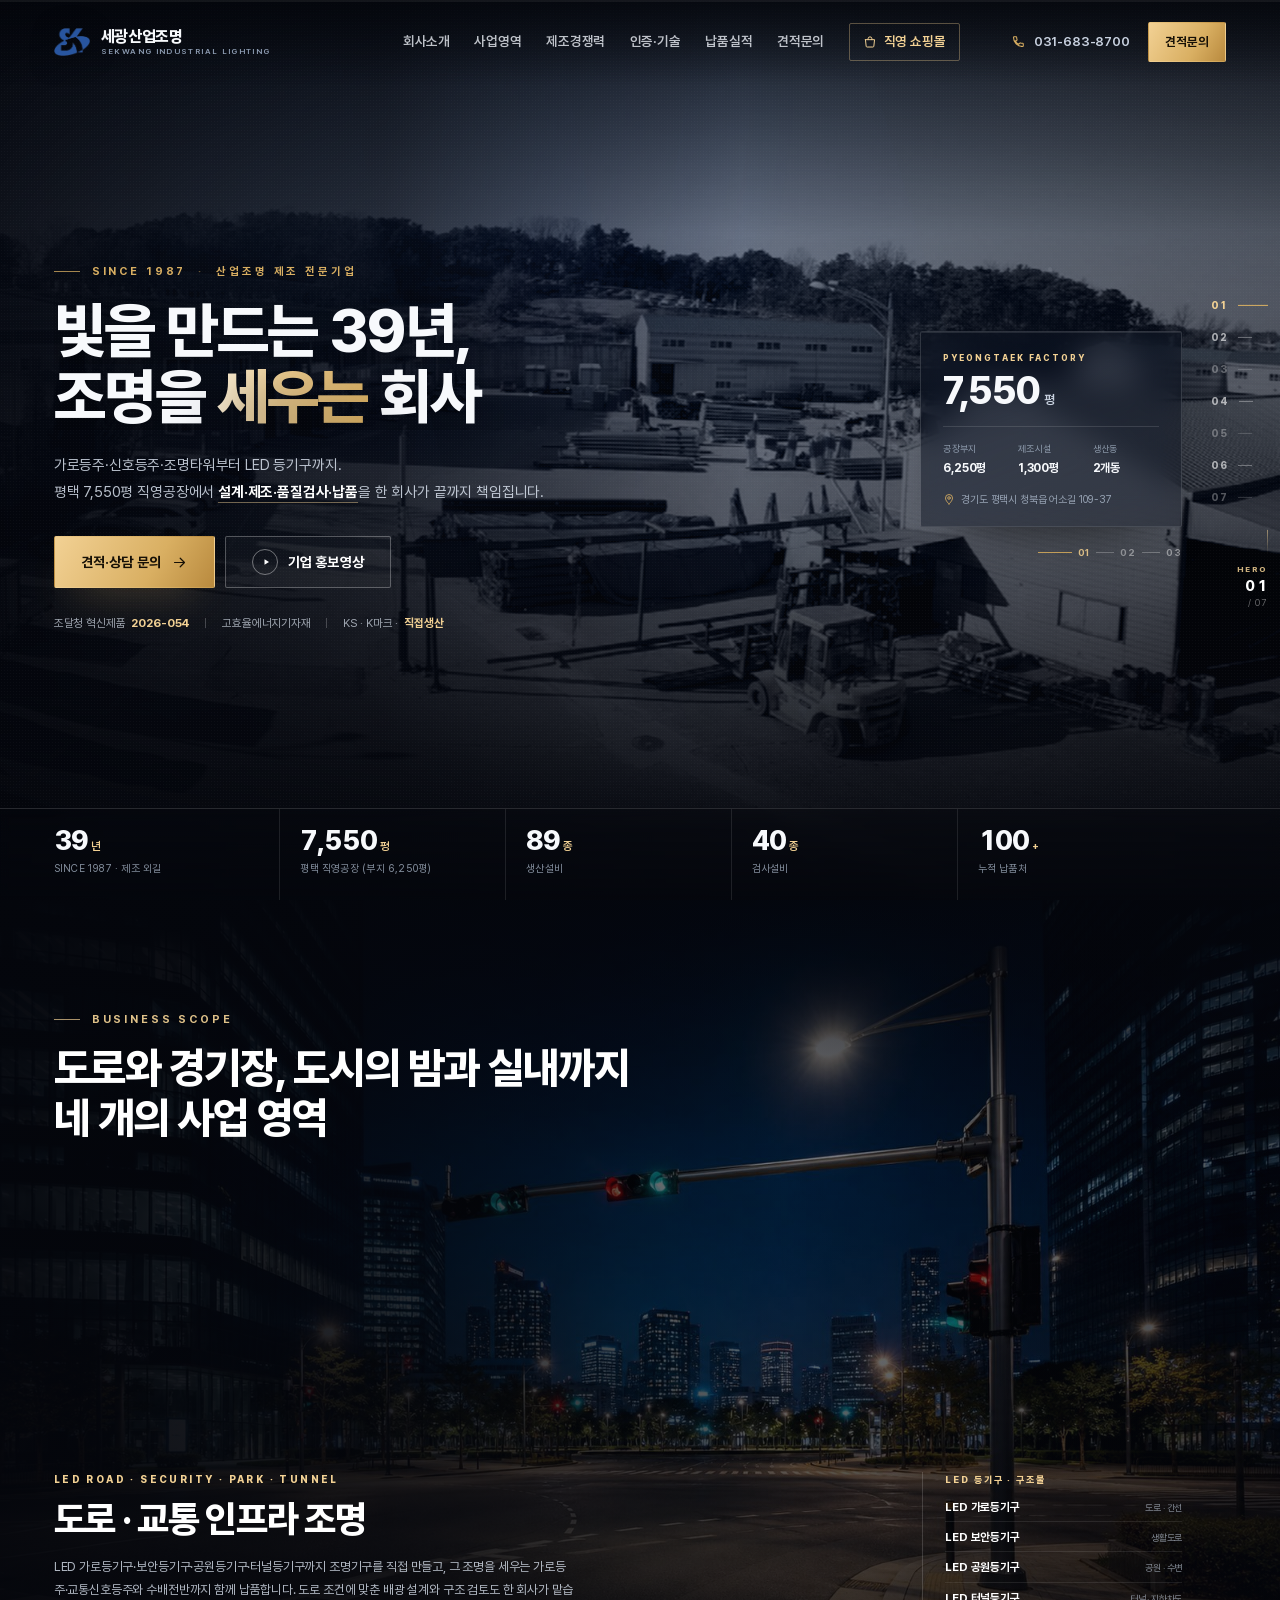
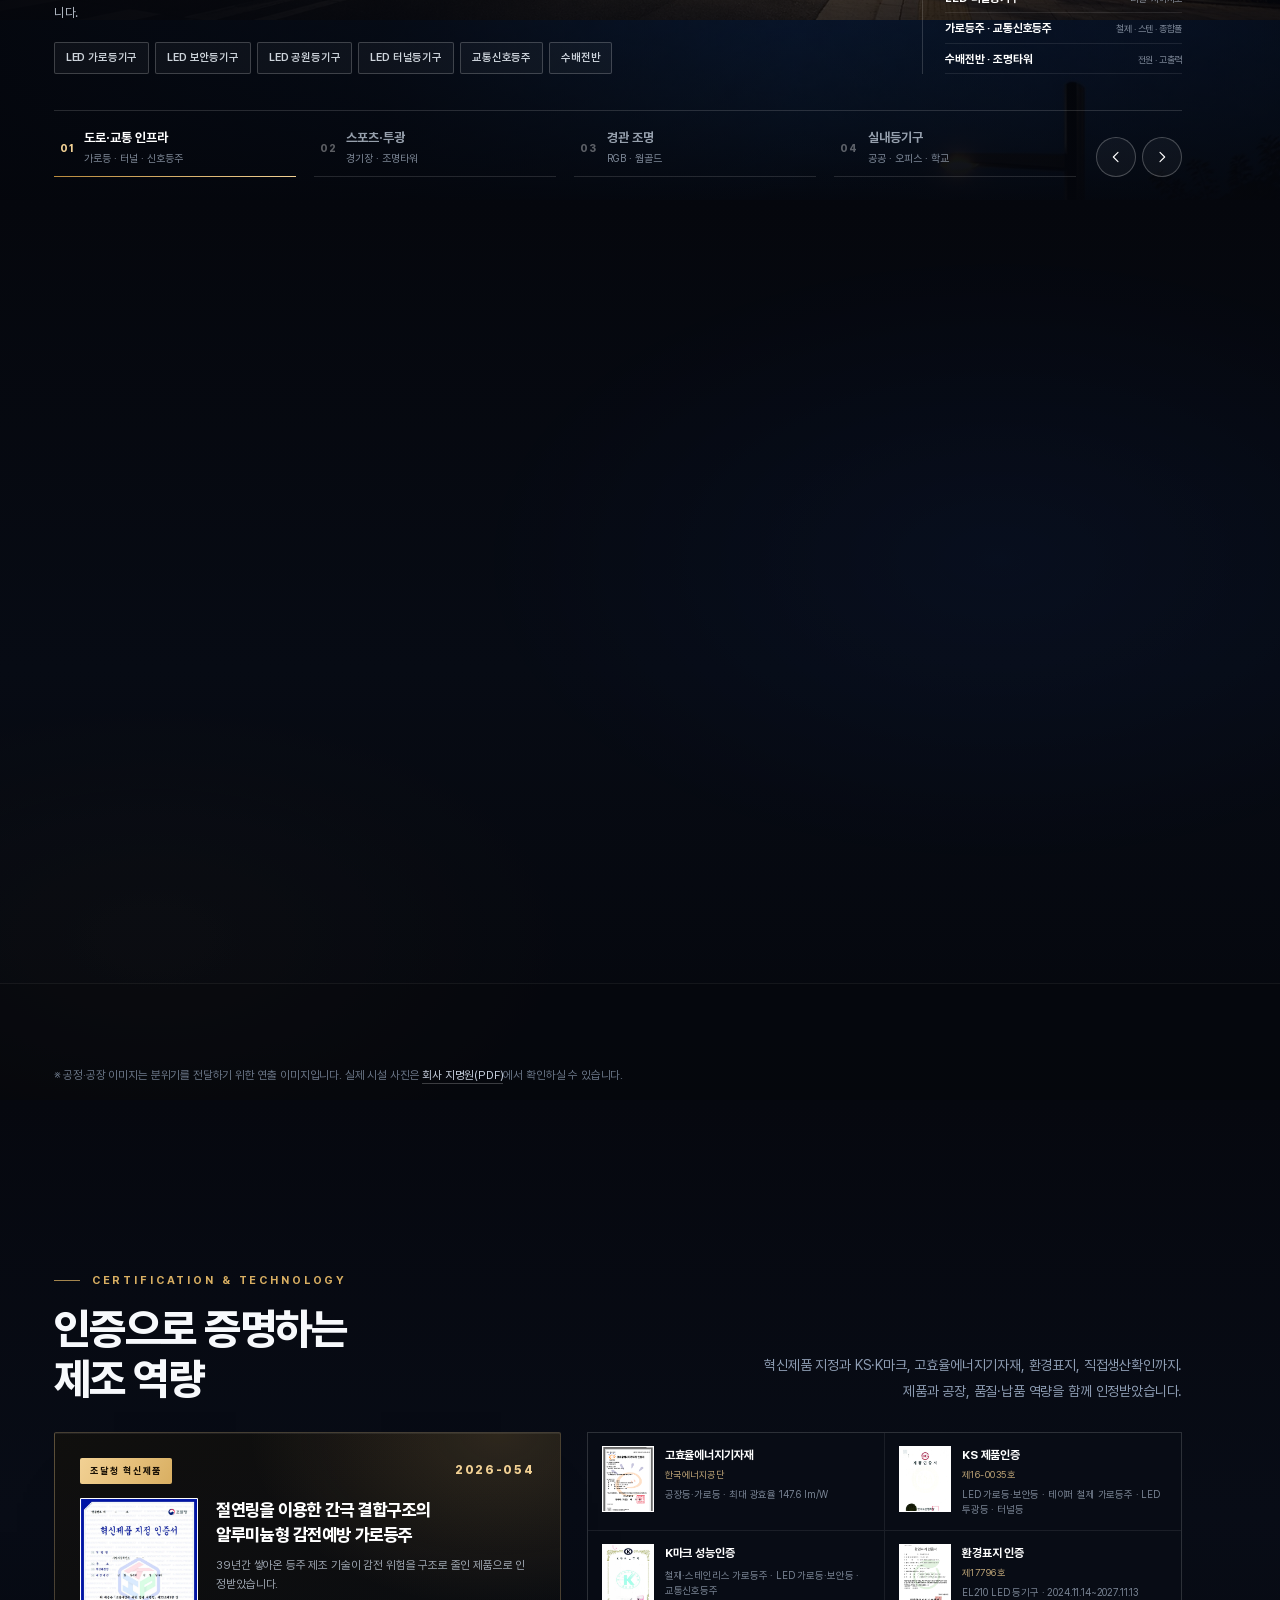
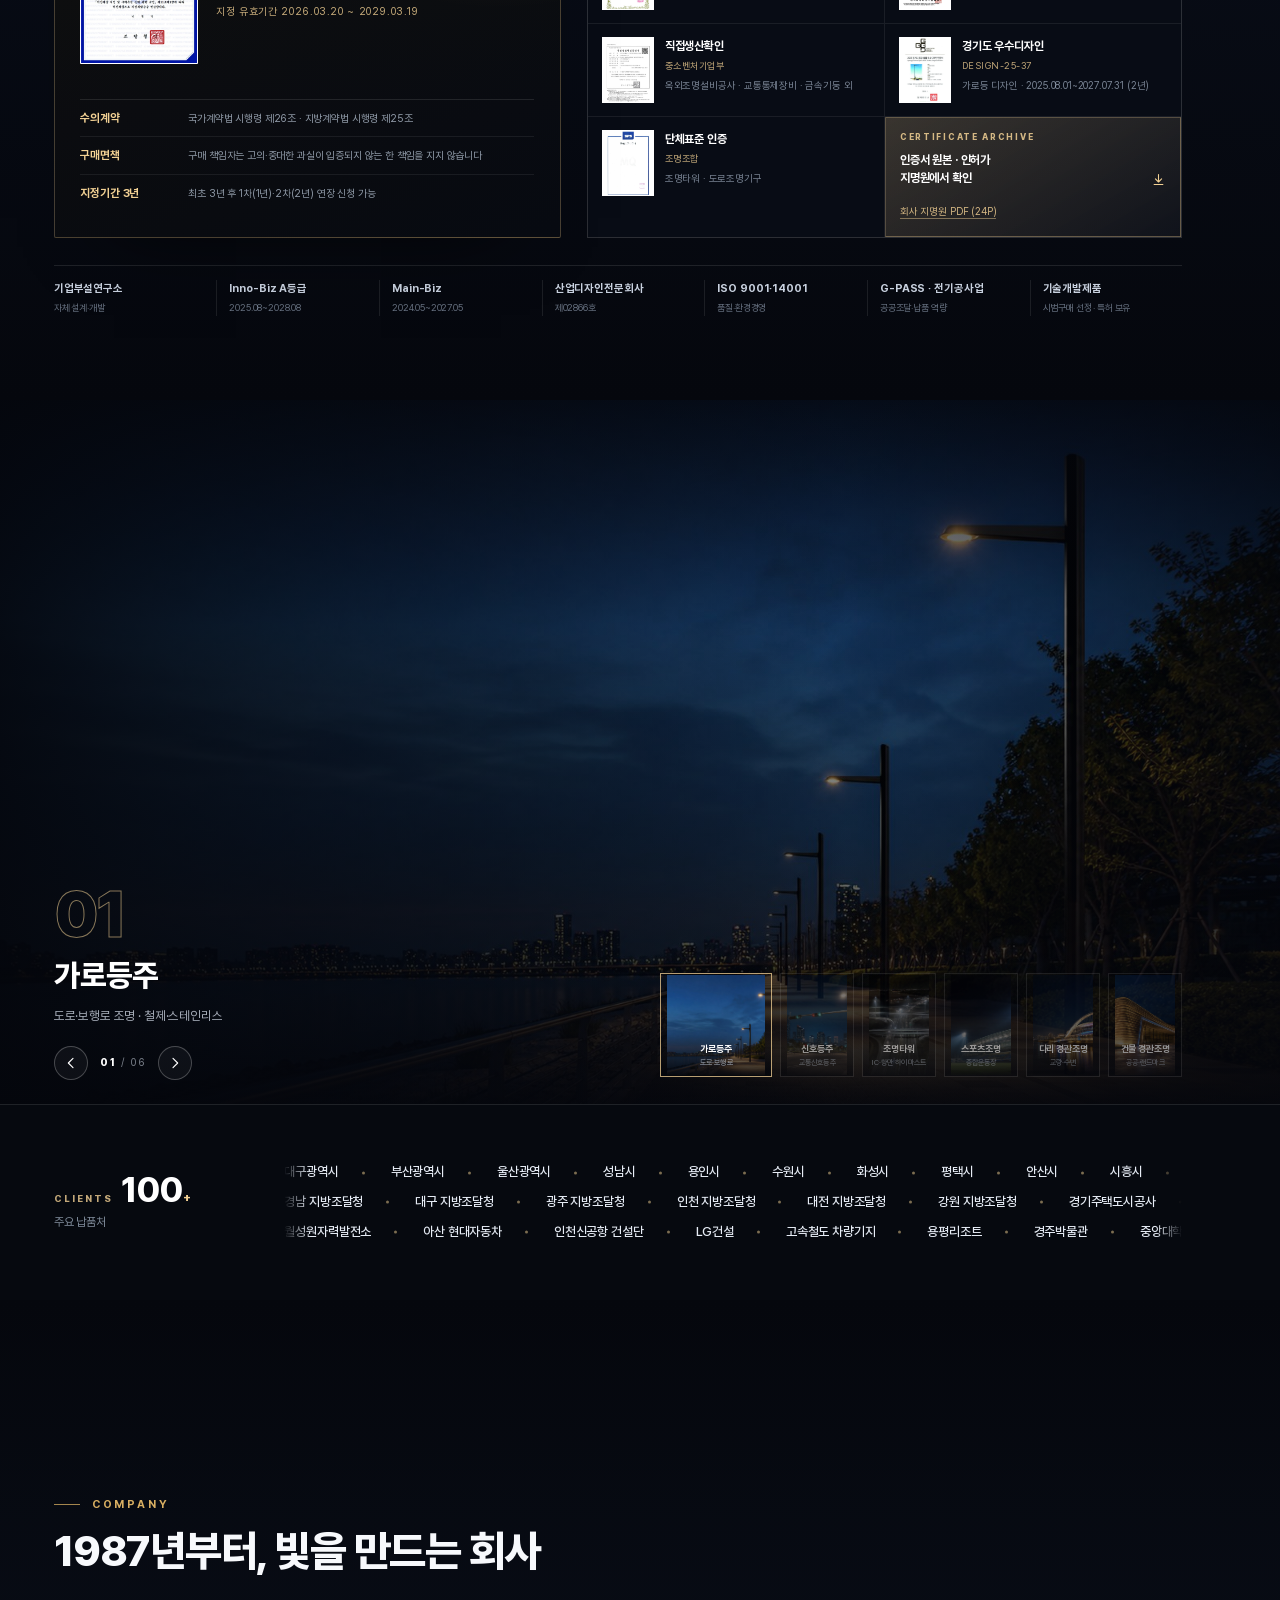
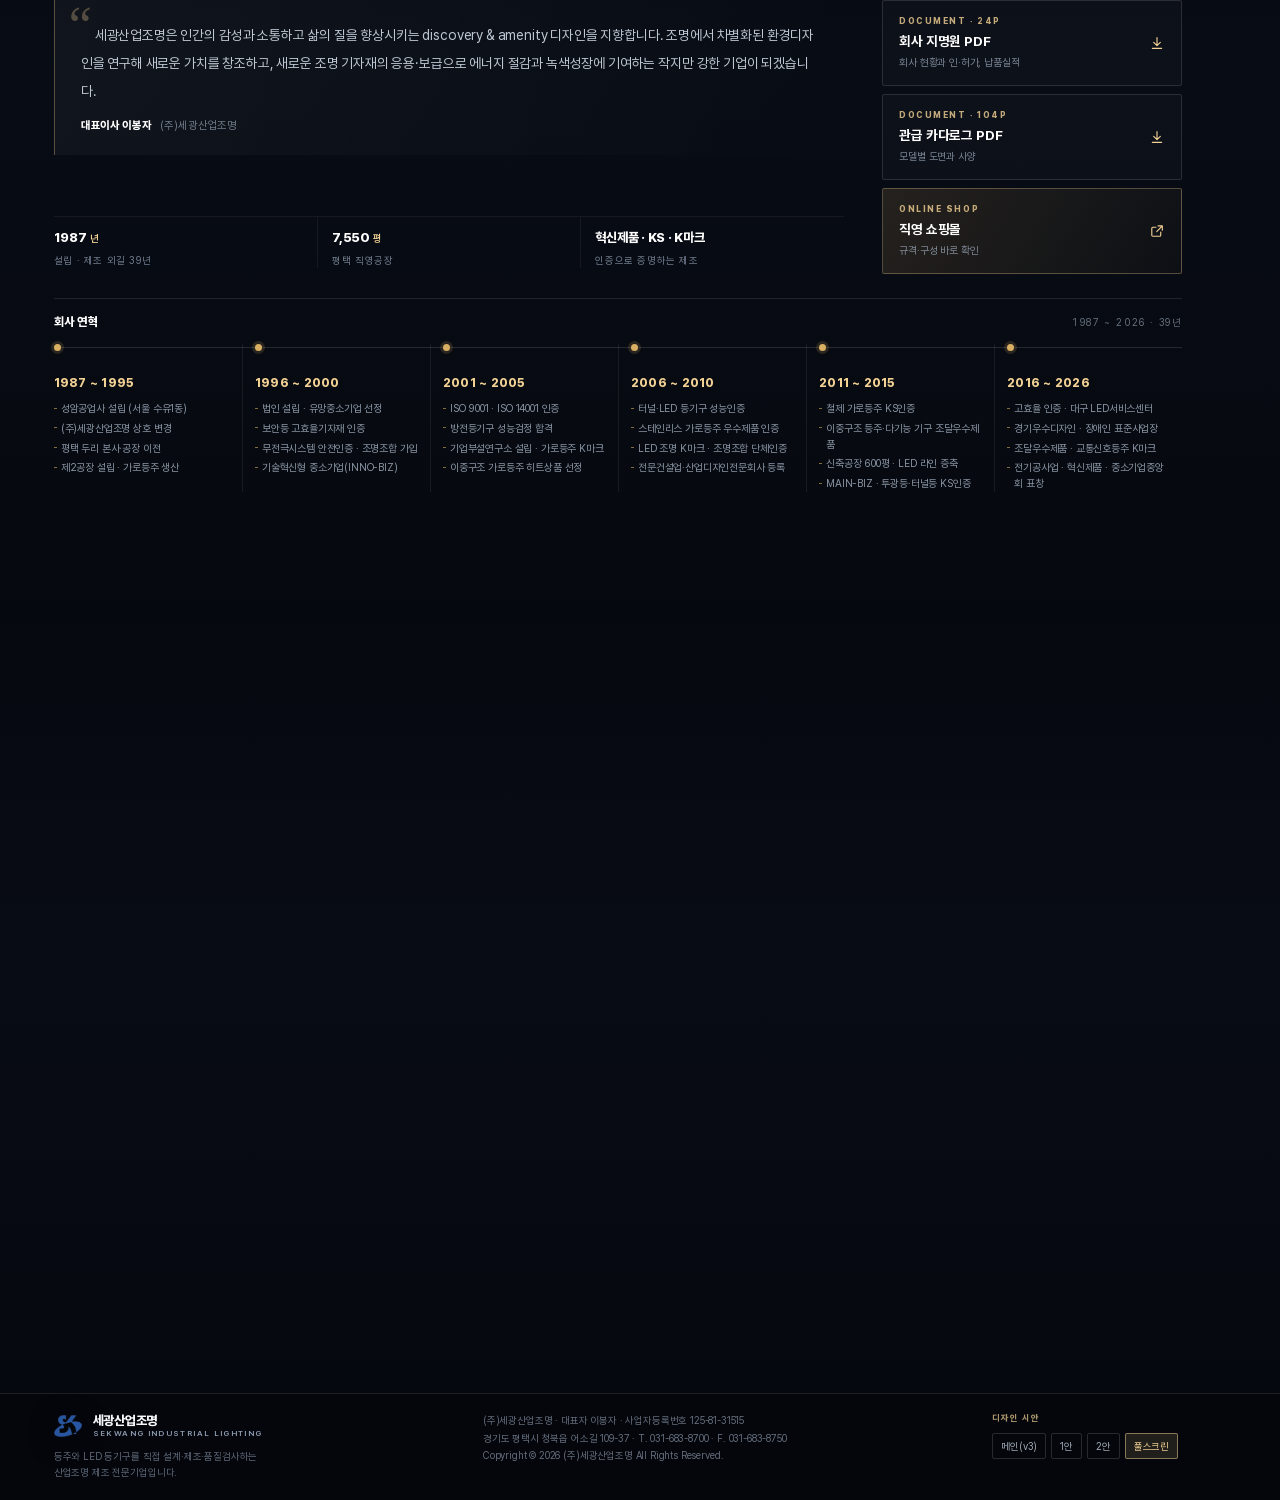
==== commit b80d8758: "사업영역에 실내등기구 추가·도로 카드 LED 등기구 보강 · 사업영역을 제조경쟁력 앞으로 재배치 · 인증 상세카드 건수 표기 제거" ====
--- a/full.html
+++ b/full.html
@@ -15,7 +15,7 @@
 <link rel="preload" href="assets/fonts/Pretendard-Regular.woff2" as="font" type="font/woff2" crossorigin>
 <link rel="preload" href="assets/fonts/Pretendard-Bold.woff2" as="font" type="font/woff2" crossorigin>
 <link rel="preload" as="image" href="assets/facility/factory-panorama.jpg">
-<link rel="stylesheet" href="full-styles.css?v=1">
+<link rel="stylesheet" href="full-styles.css?v=2">
 <script type="application/ld+json">
 {
   "@context": "https://schema.org",
@@ -58,8 +58,8 @@
 
     <nav class="fnav" id="fnav" aria-label="주요 메뉴">
       <a href="#about" data-goto="5">회사소개</a>
-      <a href="#factory" data-goto="1">제조경쟁력</a>
-      <a href="#business" data-goto="2">사업영역</a>
+      <a href="#business" data-goto="1">사업영역</a>
+      <a href="#factory" data-goto="2">제조경쟁력</a>
       <a href="#cert" data-goto="3">인증·기술</a>
       <a href="#case" data-goto="4">납품실적</a>
       <a href="#contact" data-goto="6">견적문의</a>
@@ -86,8 +86,8 @@
 <nav class="fnavdots" id="fnavdots" aria-label="섹션 이동">
   <ol>
     <li><button type="button" class="fdot is-on" data-goto="0" aria-label="01 히어로"><span class="fdot__n">01</span><i aria-hidden="true"></i></button></li>
-    <li><button type="button" class="fdot" data-goto="1" aria-label="02 제조경쟁력"><span class="fdot__n">02</span><i aria-hidden="true"></i></button></li>
-    <li><button type="button" class="fdot" data-goto="2" aria-label="03 사업영역"><span class="fdot__n">03</span><i aria-hidden="true"></i></button></li>
+    <li><button type="button" class="fdot" data-goto="1" aria-label="02 사업영역"><span class="fdot__n">02</span><i aria-hidden="true"></i></button></li>
+    <li><button type="button" class="fdot" data-goto="2" aria-label="03 제조경쟁력"><span class="fdot__n">03</span><i aria-hidden="true"></i></button></li>
     <li><button type="button" class="fdot" data-goto="3" aria-label="04 인증·기술"><span class="fdot__n">04</span><i aria-hidden="true"></i></button></li>
     <li><button type="button" class="fdot" data-goto="4" aria-label="05 납품실적"><span class="fdot__n">05</span><i aria-hidden="true"></i></button></li>
     <li><button type="button" class="fdot" data-goto="5" aria-label="06 회사소개"><span class="fdot__n">06</span><i aria-hidden="true"></i></button></li>
@@ -172,13 +172,108 @@
     </div>
   </div>
 
-  <a class="fhero__scroll" href="#factory" data-goto="1" aria-label="다음 섹션으로">
+  <a class="fhero__scroll" href="#business" data-goto="1" aria-label="다음 섹션으로">
     <span>SCROLL</span><i aria-hidden="true"></i>
   </a>
 </section>
 
-<!-- ================= 02 MANUFACTURING ================= -->
-<section class="pn pn--mfg" id="factory" data-panel="1">
+<!-- ================= 02 BUSINESS ================= -->
+<section class="pn pn--biz" id="business" data-panel="1">
+  <div class="fbiz__stage" id="fbizStage">
+    <article class="fslide is-on" data-slide="0" data-full="assets/img/v3_signal.jpg">
+      <div class="fmox" data-mox data-interval="7000">
+        <figure class="fmox__i is-on"><img src="assets/img/v3_signal.jpg" alt="현대적인 도심 대형 교차로의 통합 신호등주와 가로등 야경"></figure>
+        <figure class="fmox__i"><img src="assets/img/v3_road_walk.jpg" alt="수변 보행로를 따라 이어지는 가로등주 조명" loading="lazy"></figure>
+        <figure class="fmox__i"><img src="assets/img/v2_tunnel.jpg" alt="균일한 조도로 이어지는 고출력 터널등" loading="lazy"></figure>
+      </div>
+      <span class="fslide__shade" aria-hidden="true"></span>
+    </article>
+    <article class="fslide" data-slide="1" data-full="assets/img/v3_sports_stadium.jpg">
+      <div class="fmox" data-mox data-interval="6400">
+        <figure class="fmox__i is-on"><img src="assets/img/v2_sports_park.jpg" alt="종합스포츠타운 육상 트랙과 경기장 조명" loading="lazy"></figure>
+        <figure class="fmox__i"><img src="assets/img/v3_sports_stadium.jpg" alt="조명타워로 환하게 밝힌 대형 축구장 스타디움 야경" loading="lazy"></figure>
+      </div>
+      <span class="fslide__shade" aria-hidden="true"></span>
+    </article>
+    <article class="fslide" data-slide="2" data-full="assets/img/v2_landscape_rgb.jpg">
+      <div class="fmox" data-mox data-interval="6600">
+        <figure class="fmox__i is-on"><img src="assets/img/v2_landscape_rgb.jpg" alt="화려한 RGB 컬러로 물든 교량과 수변 경관조명 야경" loading="lazy"></figure>
+        <figure class="fmox__i"><img src="assets/img/v2_landscape_warm.jpg" alt="따뜻한 웜골드 빛으로 감싼 수변 공원과 아치 교량 야경" loading="lazy"></figure>
+        <figure class="fmox__i"><img src="assets/img/v3_building.jpg" alt="웜골드 라인과 은은한 블루 라인이 흐르는 건축물 외벽 경관조명" loading="lazy"></figure>
+      </div>
+      <span class="fslide__shade" aria-hidden="true"></span>
+    </article>
+    <article class="fslide" data-slide="3" data-full="assets/img/v3_indoor_hall.jpg">
+      <div class="fmox" data-mox data-interval="6800">
+        <figure class="fmox__i is-on"><img src="assets/img/v3_indoor_panel.jpg" alt="LED 평판등과 라인조명으로 환하게 밝힌 공공청사 실내 공간" loading="lazy"></figure>
+        <figure class="fmox__i"><img src="assets/img/v3_indoor_hall.jpg" alt="LED 다운라이트와 간접조명으로 연출한 실내 다목적 홀" loading="lazy"></figure>
+      </div>
+      <span class="fslide__shade" aria-hidden="true"></span>
+    </article>
+  </div>
+
+  <div class="pn__in fbiz__in">
+    <header class="fbiz__head">
+      <p class="feyebrow feyebrow--light rev" style="--i:0">BUSINESS SCOPE</p>
+      <h2 class="fhead fhead--light rev" style="--i:1">도로와 경기장, 도시의 밤과 실내까지<br>네 개의 사업 영역</h2>
+    </header>
+
+    <div class="fbiz__body">
+      <div class="fbiz__txt is-on" data-panel-txt="0">
+        <p class="fbiz__k">LED ROAD · SECURITY · PARK · TUNNEL</p>
+        <h3 class="fbiz__t">도로 · 교통 인프라 조명</h3>
+        <p class="fbiz__d">LED 가로등기구·보안등기구·공원등기구·터널등기구까지 조명기구를 직접 만들고, 그 조명을 세우는 가로등주·교통신호등주와 수배전반까지 함께 납품합니다. 도로 조건에 맞춘 배광 설계와 구조 검토도 한 회사가 맡습니다.</p>
+        <ul class="ftags"><li>LED 가로등기구</li><li>LED 보안등기구</li><li>LED 공원등기구</li><li>LED 터널등기구</li><li>교통신호등주</li><li>수배전반</li></ul>
+      </div>
+      <div class="fbiz__txt" data-panel-txt="1">
+        <p class="fbiz__k">STADIUM · FLOODLIGHT</p>
+        <h3 class="fbiz__t">대형 스포츠 · 투광 조명</h3>
+        <p class="fbiz__d">대형 운동장과 경기장을 낮처럼 밝히는 고출력 스포츠 투광조명. 조명타워와 등기구를 함께 설계해 선수와 관중 모두 눈부심 없이 경기를 볼 수 있게 만듭니다.</p>
+        <ul class="ftags"><li>종합운동장</li><li>축구·야구장</li><li>고출력 투광</li><li>조명타워</li></ul>
+      </div>
+      <div class="fbiz__txt" data-panel-txt="2">
+        <p class="fbiz__k">LANDSCAPE · RGB &amp; WARM</p>
+        <h3 class="fbiz__t">경관 조명</h3>
+        <p class="fbiz__d">화려한 RGB 연출과 따뜻한 웜골드 톤을 현장에 맞춰 함께 씁니다. 교량·수변·건축물 외벽과 공원·광장까지, 조명제어시스템으로 밤의 표정을 만듭니다.</p>
+        <ul class="ftags"><li>교량·수변</li><li>건축물 외벽</li><li>공원·광장</li><li>조명제어</li></ul>
+      </div>
+      <div class="fbiz__txt" data-panel-txt="3">
+        <p class="fbiz__k">INDOOR · OFFICE &amp; PUBLIC</p>
+        <h3 class="fbiz__t">실내등기구</h3>
+        <p class="fbiz__d">공공청사·오피스·학교·상업·복합시설까지 실내 공간의 LED 등기구. 평판등·라인조명·다운라이트·주차장등을 공간 용도와 천장 조건에 맞춰 구성해 납품합니다.</p>
+        <ul class="ftags"><li>공공청사·오피스</li><li>학교·강당</li><li>상업·복합시설</li><li>주차장·지하</li><li>평판·라인조명</li><li>다운라이트</li></ul>
+      </div>
+
+      <aside class="fbiz__incl is-on" data-panel-incl="0" aria-label="도로·교통 인프라에 포함되는 LED 등기구와 구조물">
+        <p class="fbiz__incl-k">LED 등기구 · 구조물</p>
+        <ul>
+          <li><b>LED 가로등기구</b><span>도로 · 간선</span></li>
+          <li><b>LED 보안등기구</b><span>생활도로</span></li>
+          <li><b>LED 공원등기구</b><span>공원 · 수변</span></li>
+          <li><b>LED 터널등기구</b><span>터널 · 지하차도</span></li>
+          <li><b>가로등주 · 교통신호등주</b><span>철제 · 스텐 · 종합폴</span></li>
+          <li><b>수배전반 · 조명타워</b><span>전원 · 고출력</span></li>
+        </ul>
+      </aside>
+    </div>
+
+    <div class="fbiz__foot">
+      <ol class="fbiz__tabs" id="fbizTabs">
+        <li><button class="ftab is-on" type="button" data-slide="0" aria-selected="true"><span class="ftab__no">01</span><span class="ftab__tx"><b>도로·교통 인프라</b><span>가로등 · 터널 · 신호등주</span></span><i aria-hidden="true"></i></button></li>
+        <li><button class="ftab" type="button" data-slide="1" aria-selected="false"><span class="ftab__no">02</span><span class="ftab__tx"><b>스포츠·투광</b><span>경기장 · 조명타워</span></span><i aria-hidden="true"></i></button></li>
+        <li><button class="ftab" type="button" data-slide="2" aria-selected="false"><span class="ftab__no">03</span><span class="ftab__tx"><b>경관 조명</b><span>RGB · 웜골드</span></span><i aria-hidden="true"></i></button></li>
+        <li><button class="ftab" type="button" data-slide="3" aria-selected="false"><span class="ftab__no">04</span><span class="ftab__tx"><b>실내등기구</b><span>공공 · 오피스 · 학교</span></span><i aria-hidden="true"></i></button></li>
+      </ol>
+      <div class="fbiz__arrows">
+        <button type="button" class="farrow" id="fbizPrev" aria-label="이전 사업영역"><svg viewBox="0 0 24 24" aria-hidden="true"><path d="M15 5l-7 7 7 7"/></svg></button>
+        <button type="button" class="farrow" id="fbizNext" aria-label="다음 사업영역"><svg viewBox="0 0 24 24" aria-hidden="true"><path d="M9 5l7 7-7 7"/></svg></button>
+      </div>
+    </div>
+  </div>
+</section>
+
+<!-- ================= 03 MANUFACTURING ================= -->
+<section class="pn pn--mfg" id="factory" data-panel="2">
   <span class="fmfg__bg" aria-hidden="true"></span>
   <div class="pn__in fmfg__in">
     <div class="fmfg__left">
@@ -263,85 +358,6 @@
   </div>
 </section>
 
-<!-- ================= 03 BUSINESS ================= -->
-<section class="pn pn--biz" id="business" data-panel="2">
-  <div class="fbiz__stage" id="fbizStage">
-    <article class="fslide is-on" data-slide="0" data-full="assets/img/v3_signal.jpg">
-      <div class="fmox" data-mox data-interval="7000">
-        <figure class="fmox__i is-on"><img src="assets/img/v3_signal.jpg" alt="현대적인 도심 대형 교차로의 통합 신호등주와 가로등 야경"></figure>
-        <figure class="fmox__i"><img src="assets/img/v3_road_walk.jpg" alt="수변 보행로를 따라 이어지는 가로등주 조명" loading="lazy"></figure>
-        <figure class="fmox__i"><img src="assets/img/v2_tunnel.jpg" alt="균일한 조도로 이어지는 고출력 터널등" loading="lazy"></figure>
-      </div>
-      <span class="fslide__shade" aria-hidden="true"></span>
-    </article>
-    <article class="fslide" data-slide="1" data-full="assets/img/v3_sports_stadium.jpg">
-      <div class="fmox" data-mox data-interval="6400">
-        <figure class="fmox__i is-on"><img src="assets/img/v2_sports_park.jpg" alt="종합스포츠타운 육상 트랙과 경기장 조명" loading="lazy"></figure>
-        <figure class="fmox__i"><img src="assets/img/v3_sports_stadium.jpg" alt="조명타워로 환하게 밝힌 대형 축구장 스타디움 야경" loading="lazy"></figure>
-      </div>
-      <span class="fslide__shade" aria-hidden="true"></span>
-    </article>
-    <article class="fslide" data-slide="2" data-full="assets/img/v2_landscape_rgb.jpg">
-      <div class="fmox" data-mox data-interval="6600">
-        <figure class="fmox__i is-on"><img src="assets/img/v2_landscape_rgb.jpg" alt="화려한 RGB 컬러로 물든 교량과 수변 경관조명 야경" loading="lazy"></figure>
-        <figure class="fmox__i"><img src="assets/img/v2_landscape_warm.jpg" alt="따뜻한 웜골드 빛으로 감싼 수변 공원과 아치 교량 야경" loading="lazy"></figure>
-        <figure class="fmox__i"><img src="assets/img/v3_building.jpg" alt="웜골드 라인과 은은한 블루 라인이 흐르는 건축물 외벽 경관조명" loading="lazy"></figure>
-      </div>
-      <span class="fslide__shade" aria-hidden="true"></span>
-    </article>
-  </div>
-
-  <div class="pn__in fbiz__in">
-    <header class="fbiz__head">
-      <p class="feyebrow feyebrow--light rev" style="--i:0">BUSINESS SCOPE</p>
-      <h2 class="fhead fhead--light rev" style="--i:1">도로와 경기장, 도시의 밤까지<br>세 개의 사업 영역</h2>
-    </header>
-
-    <div class="fbiz__body">
-      <div class="fbiz__txt is-on" data-panel-txt="0">
-        <p class="fbiz__k">ROAD · TUNNEL · TRAFFIC SIGNAL</p>
-        <h3 class="fbiz__t">도로 · 교통 인프라 조명</h3>
-        <p class="fbiz__d">가로등·터널등·교통신호등주부터 그 조명을 세우는 지주와 수배전반까지 한 번에. 도로 조건에 맞춘 배광 설계와 구조 검토, 현장 납품까지 한 회사가 맡습니다.</p>
-        <ul class="ftags"><li>가로등·보안등</li><li>터널·지하차도</li><li>교통신호등주</li><li>가로등주·종합폴</li><li>수배전반</li><li>조명타워</li></ul>
-      </div>
-      <div class="fbiz__txt" data-panel-txt="1">
-        <p class="fbiz__k">STADIUM · FLOODLIGHT</p>
-        <h3 class="fbiz__t">대형 스포츠 · 투광 조명</h3>
-        <p class="fbiz__d">대형 운동장과 경기장을 낮처럼 밝히는 고출력 스포츠 투광조명. 조명타워와 등기구를 함께 설계해 선수와 관중 모두 눈부심 없이 경기를 볼 수 있게 만듭니다.</p>
-        <ul class="ftags"><li>종합운동장</li><li>축구·야구장</li><li>고출력 투광</li><li>조명타워</li></ul>
-      </div>
-      <div class="fbiz__txt" data-panel-txt="2">
-        <p class="fbiz__k">LANDSCAPE · RGB &amp; WARM</p>
-        <h3 class="fbiz__t">경관 조명</h3>
-        <p class="fbiz__d">화려한 RGB 연출과 따뜻한 웜골드 톤을 현장에 맞춰 함께 씁니다. 교량·수변·건축물 외벽과 공원·광장까지, 조명제어시스템으로 밤의 표정을 만듭니다.</p>
-        <ul class="ftags"><li>교량·수변</li><li>건축물 외벽</li><li>공원·광장</li><li>조명제어</li></ul>
-      </div>
-
-      <aside class="fbiz__incl is-on" data-panel-incl="0" aria-label="도로·교통 인프라에 포함되는 구조물 제작">
-        <p class="fbiz__incl-k">함께 만드는 구조물</p>
-        <ul>
-          <li><b>가로등주</b><span>철제 · 스테인리스</span></li>
-          <li><b>교통신호등주</b><span>종합폴 포함</span></li>
-          <li><b>수배전반</b><span>현장 전원 구성</span></li>
-          <li><b>조명타워</b><span>고출력 투광</span></li>
-        </ul>
-      </aside>
-    </div>
-
-    <div class="fbiz__foot">
-      <ol class="fbiz__tabs" id="fbizTabs">
-        <li><button class="ftab is-on" type="button" data-slide="0" aria-selected="true"><span class="ftab__no">01</span><span class="ftab__tx"><b>도로·교통 인프라</b><span>가로등 · 터널 · 신호등주</span></span><i aria-hidden="true"></i></button></li>
-        <li><button class="ftab" type="button" data-slide="1" aria-selected="false"><span class="ftab__no">02</span><span class="ftab__tx"><b>스포츠·투광</b><span>경기장 · 조명타워</span></span><i aria-hidden="true"></i></button></li>
-        <li><button class="ftab" type="button" data-slide="2" aria-selected="false"><span class="ftab__no">03</span><span class="ftab__tx"><b>경관 조명</b><span>RGB · 웜골드</span></span><i aria-hidden="true"></i></button></li>
-      </ol>
-      <div class="fbiz__arrows">
-        <button type="button" class="farrow" id="fbizPrev" aria-label="이전 사업영역"><svg viewBox="0 0 24 24" aria-hidden="true"><path d="M15 5l-7 7 7 7"/></svg></button>
-        <button type="button" class="farrow" id="fbizNext" aria-label="다음 사업영역"><svg viewBox="0 0 24 24" aria-hidden="true"><path d="M9 5l7 7-7 7"/></svg></button>
-      </div>
-    </div>
-  </div>
-</section>
-
 <!-- ================= 04 CERTIFICATION ================= -->
 <section class="pn pn--cert" id="cert" data-panel="3">
   <div class="pn__in fcert__in">
@@ -380,15 +396,15 @@
       <ul class="fcerts">
         <li class="fcc rev" style="--i:2">
           <figure class="fcc__m"><img src="assets/cert/eff_dc200.png" alt="고효율에너지기자재 인증서" loading="lazy"></figure>
-          <div class="fcc__tx"><b>고효율에너지기자재</b><span>한국에너지공단 · 9건</span><p>공장등·가로등 등 9개 모델 · 최대 광효율 147.6 lm/W</p></div>
+          <div class="fcc__tx"><b>고효율에너지기자재</b><span>한국에너지공단</span><p>공장등·가로등 · 최대 광효율 147.6 lm/W</p></div>
         </li>
         <li class="fcc rev" style="--i:3">
           <figure class="fcc__m"><img src="assets/cert/ks-16-0035.jpg" alt="KS 제품인증서 제16-0035호" loading="lazy"></figure>
-          <div class="fcc__tx"><b>KS 제품인증</b><span>4개 품목</span><p>LED 가로등·보안등 · 테이퍼 철제 가로등주 · LED 투광등 · 터널등</p></div>
+          <div class="fcc__tx"><b>KS 제품인증</b><span>제16-0035호</span><p>LED 가로등·보안등 · 테이퍼 철제 가로등주 · LED 투광등 · 터널등</p></div>
         </li>
         <li class="fcc rev" style="--i:4">
           <figure class="fcc__m"><img src="assets/cert/kmark.jpg" alt="K마크 성능인증서" loading="lazy"></figure>
-          <div class="fcc__tx"><b>K마크 성능인증</b><span>5개 품목</span><p>철재·스테인리스 가로등주 · LED 가로등·보안등 · 교통신호등주</p></div>
+          <div class="fcc__tx"><b>K마크 성능인증</b><p>철재·스테인리스 가로등주 · LED 가로등·보안등 · 교통신호등주</p></div>
         </li>
         <li class="fcc rev" style="--i:5">
           <figure class="fcc__m"><img src="assets/cert/env_17796.png" alt="환경표지 인증서 제17796호" loading="lazy"></figure>
@@ -396,7 +412,7 @@
         </li>
         <li class="fcc rev" style="--i:3">
           <figure class="fcc__m"><img src="assets/cert/direct-production.jpg" alt="직접생산확인증명서" loading="lazy"></figure>
-          <div class="fcc__tx"><b>직접생산확인</b><span>중소벤처기업부 · 6개 품목</span><p>옥외조명설비공사 · 교통통제장비 · 금속기둥 외</p></div>
+          <div class="fcc__tx"><b>직접생산확인</b><span>중소벤처기업부</span><p>옥외조명설비공사 · 교통통제장비 · 금속기둥 외</p></div>
         </li>
         <li class="fcc rev" style="--i:4">
           <figure class="fcc__m"><img src="assets/cert/gg-design-1.jpg" alt="경기도 공공시설물 우수디자인 인증서" loading="lazy"></figure>
@@ -645,6 +661,7 @@
               <option>지주·수배전반·조명타워 제작</option>
               <option>대형 스포츠·투광 조명</option>
               <option>경관 조명 (교량·건축·수변)</option>
+              <option>실내등기구 (공공청사·오피스·학교·상업시설)</option>
               <option>공공조달·혁신제품 구매</option>
               <option>기타</option>
             </select>
@@ -729,6 +746,6 @@
   </div>
 </div>
 
-<script src="full.js?v=1"></script>
+<script src="full.js?v=2"></script>
 </body>
 </html>
--- a/full-styles.css
+++ b/full-styles.css
@@ -33,7 +33,7 @@
 @supports (height:100svh){:root{--100vh:100svh}}
 
 *,*::before,*::after{box-sizing:border-box}
-html{-webkit-text-size-adjust:100%;background:var(--bg);scroll-behavior:smooth}
+html{-webkit-text-size-adjust:100%;background:var(--bg);scroll-behavior:auto}
 body.full{
   margin:0;background:var(--bg);color:var(--ink);
   font-family:'Pretendard',-apple-system,BlinkMacSystemFont,'Apple SD Gothic Neo','Malgun Gothic',system-ui,sans-serif;
@@ -418,8 +418,8 @@
   display:grid;grid-template-columns:minmax(0,1fr) 300px;
   gap:clamp(20px,3vw,50px);align-items:end;margin-top:auto;padding-top:clamp(16px,4vh,40px);
 }
-.fbiz__txt{grid-column:1;grid-row:1;opacity:0;transform:translateY(14px);transition:opacity .7s var(--ease),transform .7s var(--ease);pointer-events:none}
-.fbiz__txt.is-on{opacity:1;transform:none;pointer-events:auto}
+.fbiz__txt{grid-column:1;grid-row:1;opacity:0;transform:translateY(12px);transition:opacity .22s linear,transform .3s var(--ease);pointer-events:none}
+.fbiz__txt.is-on{opacity:1;transform:none;pointer-events:auto;transition:opacity .6s var(--ease) .26s,transform .7s var(--ease) .26s}
 .fbiz__k{font-size:10px;font-weight:800;letter-spacing:.24em;color:var(--gold-2)}
 .fbiz__t{margin-top:10px;font-size:clamp(24px,2.9vw,40px);line-height:1.2;letter-spacing:-.035em;font-weight:800;color:#fff}
 .fbiz__d{margin-top:14px;max-width:520px;font-size:clamp(12.5px,1vw,14.5px);line-height:1.8;color:rgba(219,228,240,.8)}
@@ -432,17 +432,17 @@
 .fbiz__incl{
   grid-column:2;grid-row:1;align-self:end;
   border-left:1px solid rgba(255,255,255,.16);padding-left:22px;
-  opacity:0;transition:opacity .5s var(--ease);
-}
-.fbiz__incl.is-on{opacity:1}
+  opacity:0;transition:opacity .22s linear;
+}
+.fbiz__incl.is-on{opacity:1;transition:opacity .5s var(--ease) .26s}
 .fbiz__incl-k{font-size:9.5px;font-weight:800;letter-spacing:.2em;color:var(--gold-2)}
-.fbiz__incl ul{margin-top:12px;display:flex;flex-direction:column;gap:9px}
-.fbiz__incl li{display:flex;justify-content:space-between;align-items:baseline;gap:10px;padding-bottom:8px;border-bottom:1px solid rgba(255,255,255,.09)}
-.fbiz__incl b{font-size:12px;font-weight:700;color:#fff}
-.fbiz__incl span{font-size:10px;color:rgba(200,212,228,.62);white-space:nowrap}
+.fbiz__incl ul{margin-top:10px;display:flex;flex-direction:column;gap:6px}
+.fbiz__incl li{display:flex;justify-content:space-between;align-items:baseline;gap:8px;padding-bottom:5px;border-bottom:1px solid rgba(255,255,255,.09)}
+.fbiz__incl b{font-size:11.5px;font-weight:700;color:#fff}
+.fbiz__incl span{font-size:9.5px;color:rgba(200,212,228,.62);white-space:nowrap}
 
 .fbiz__foot{display:flex;align-items:flex-end;gap:20px;margin-top:clamp(18px,4vh,38px);border-top:1px solid rgba(255,255,255,.14);padding-top:16px}
-.fbiz__tabs{display:grid;grid-template-columns:repeat(3,minmax(0,1fr));gap:clamp(12px,2vw,28px);flex:1}
+.fbiz__tabs{display:grid;grid-template-columns:repeat(4,minmax(0,1fr));gap:clamp(10px,1.4vw,22px);flex:1}
 .ftab{
   display:grid;grid-template-columns:auto minmax(0,1fr);gap:10px;align-items:center;
   text-align:left;width:100%;padding-bottom:9px;position:relative;color:rgba(212,223,238,.7);
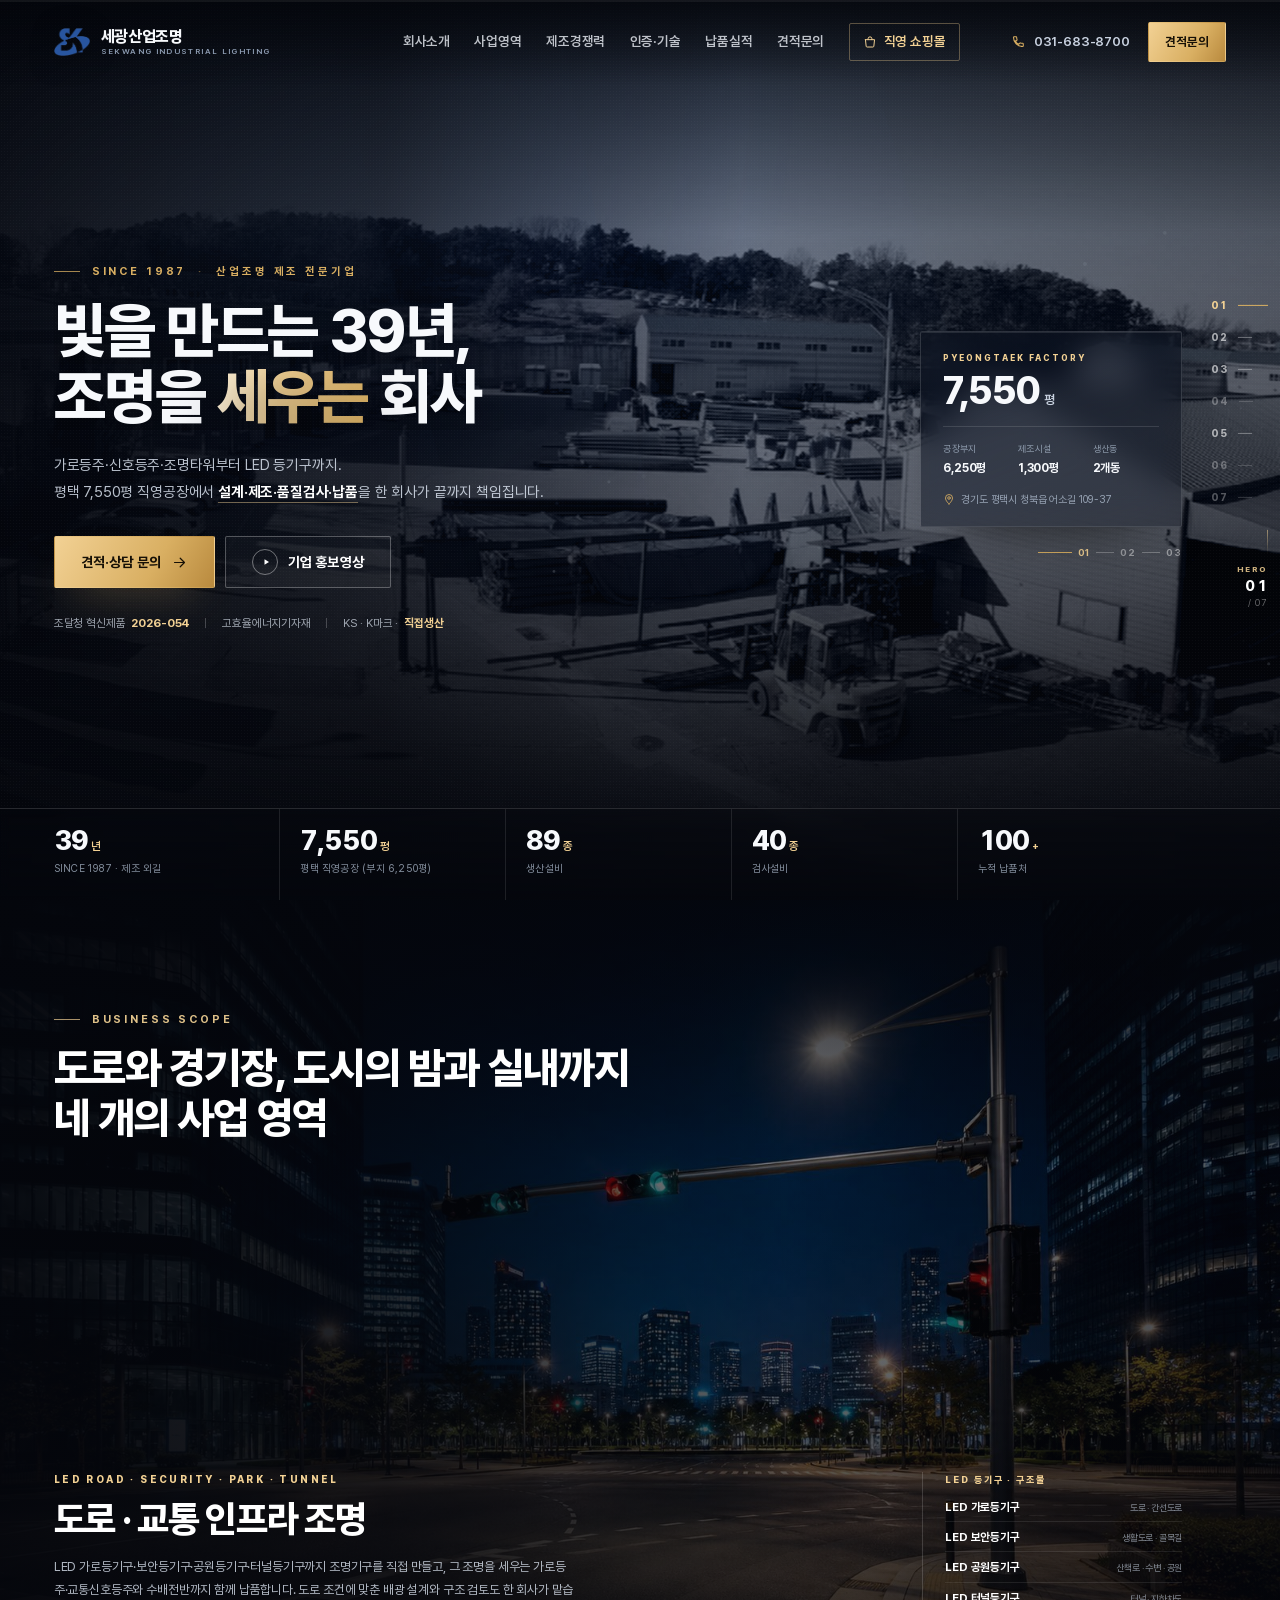
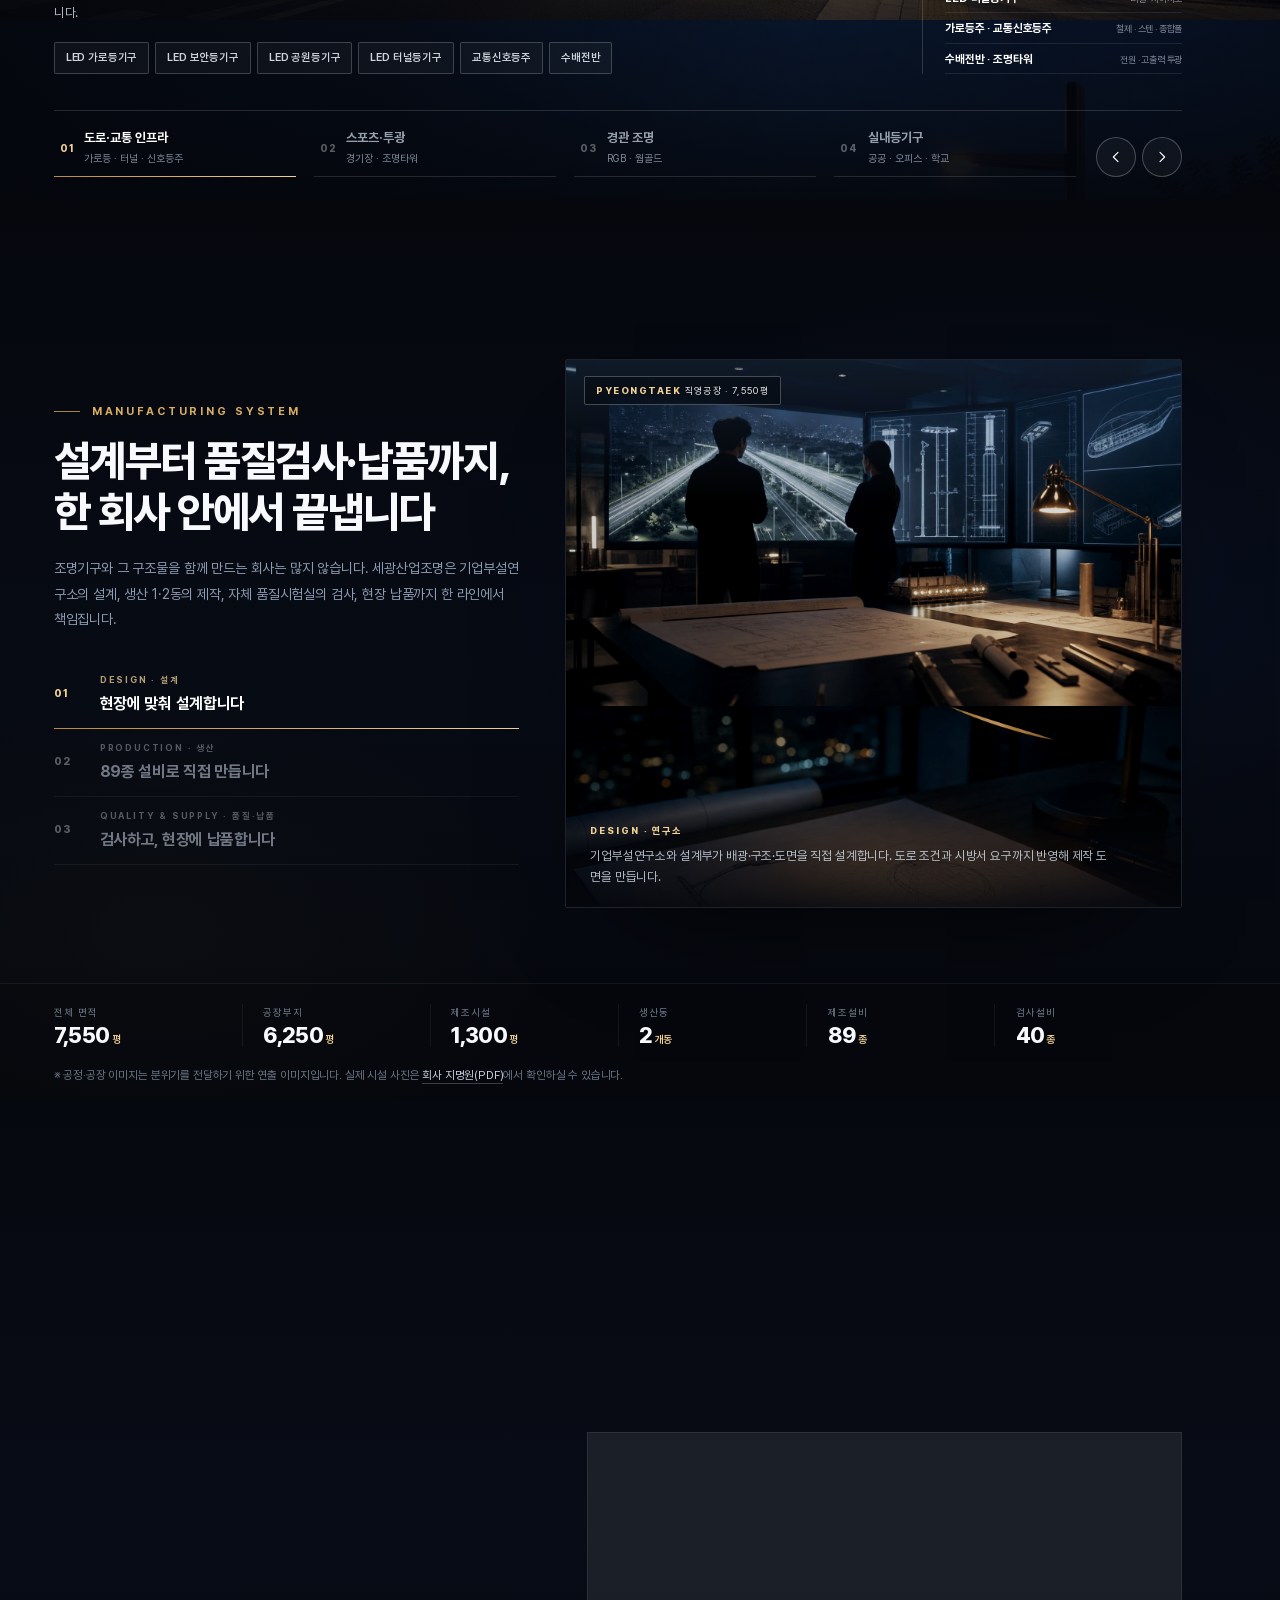
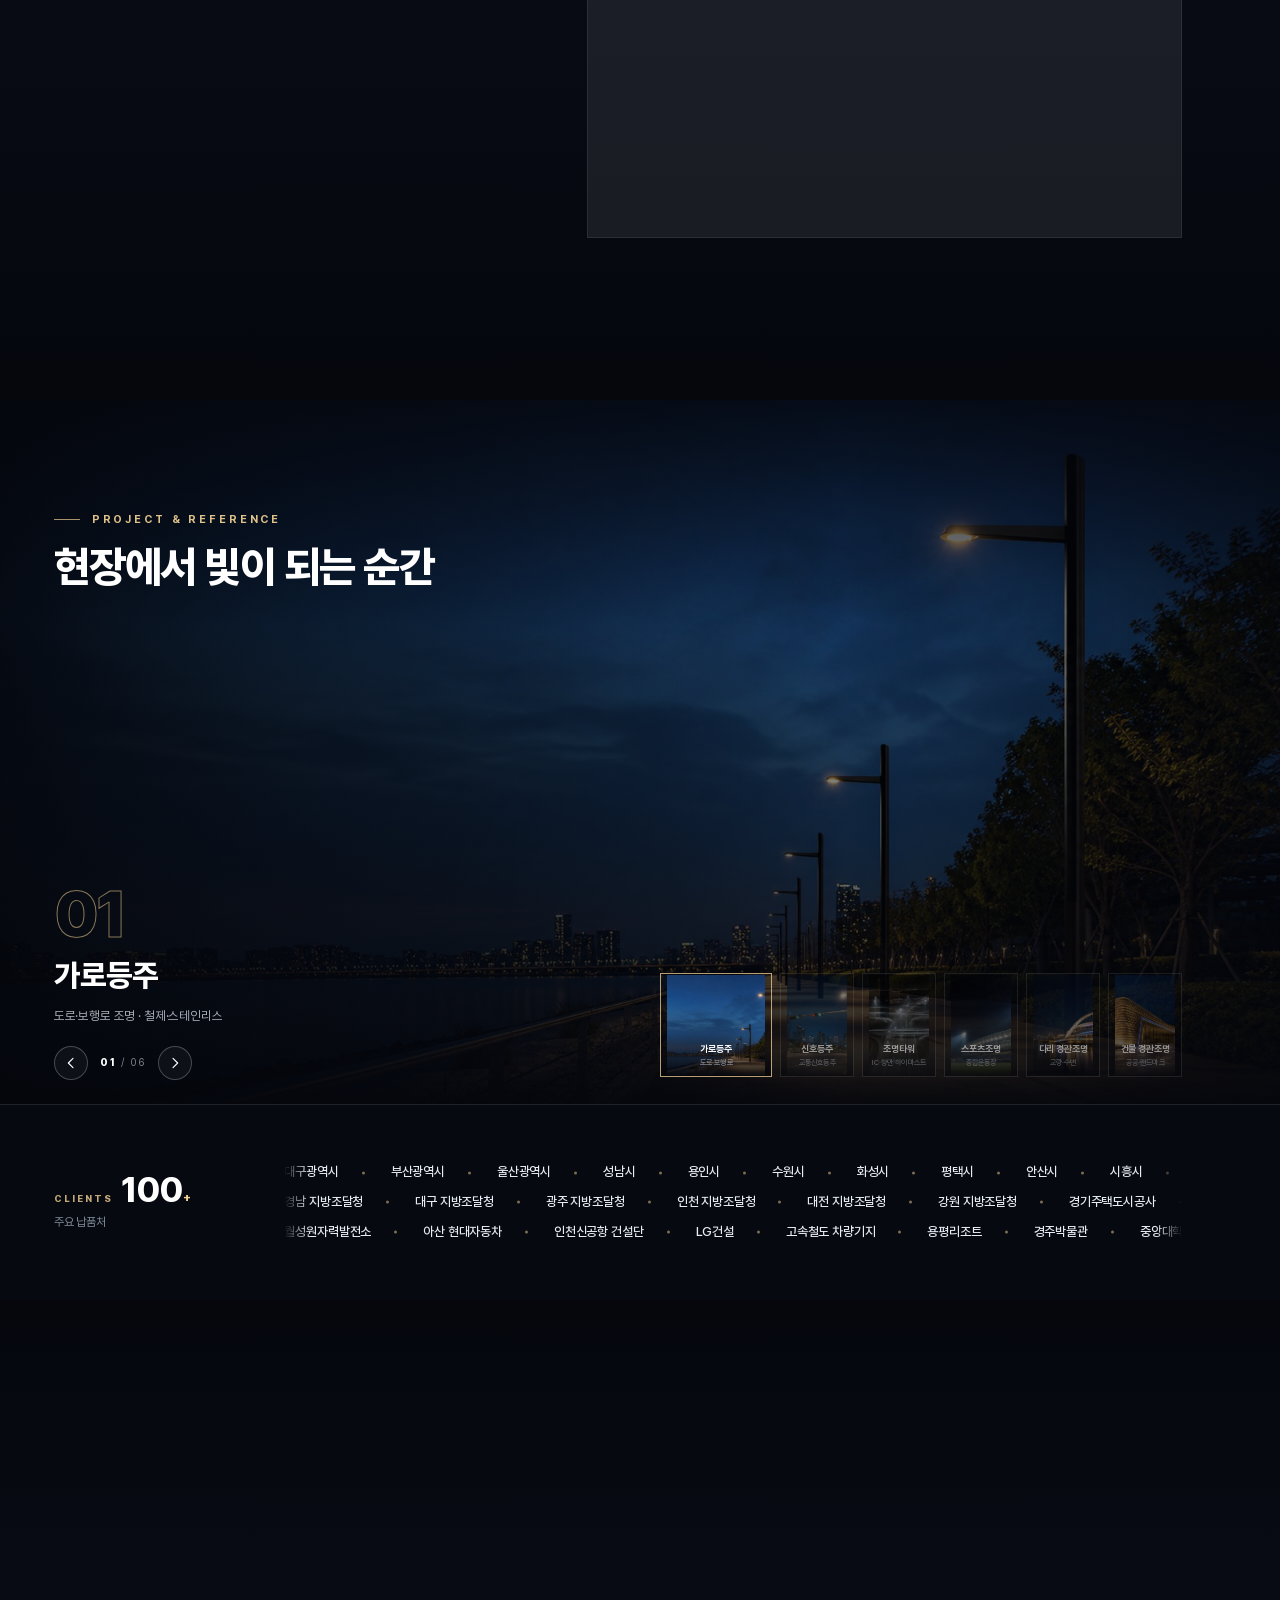
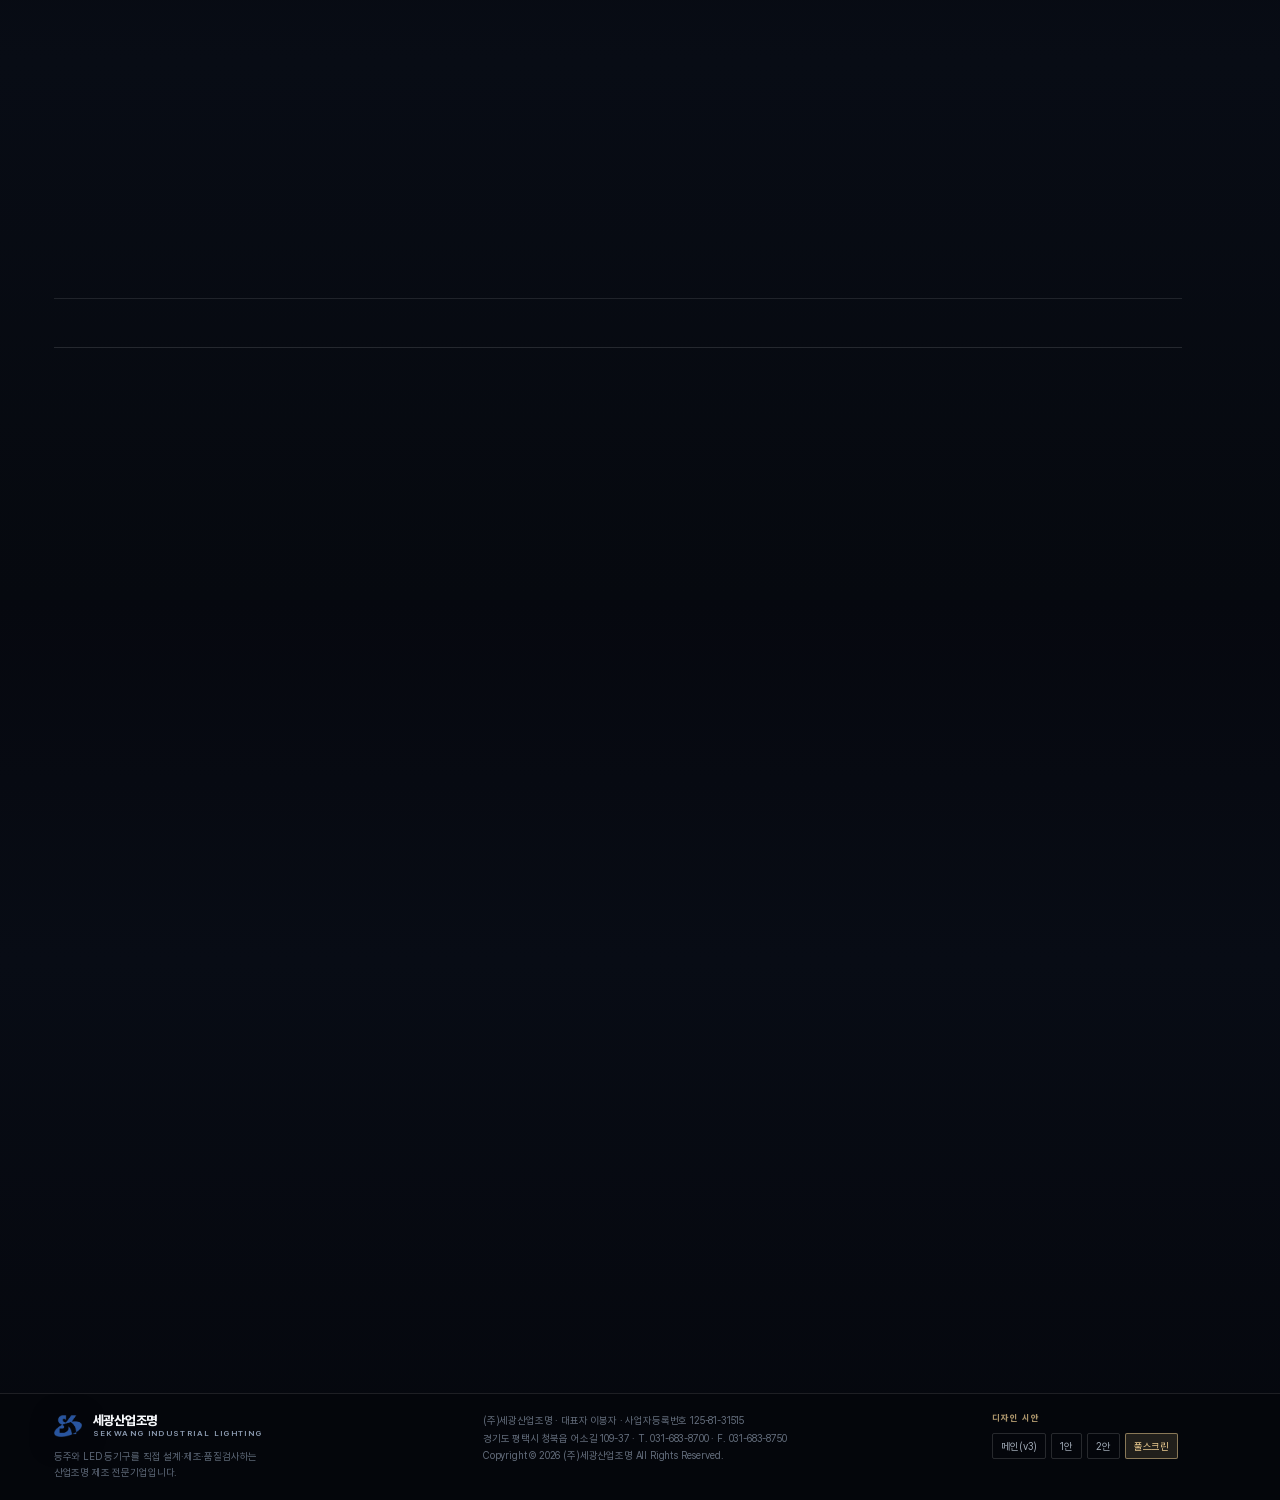
==== commit 45246013: "사업영역 실내등기구 카드 이미지 구도·글씨 대비 보정 · LED 등기구·구조물 패널 폭 정리 · 풀스크린 모바일 사업영역 제목 줄바꿈 보정" ====
--- a/full.html
+++ b/full.html
@@ -215,7 +215,7 @@
   <div class="pn__in fbiz__in">
     <header class="fbiz__head">
       <p class="feyebrow feyebrow--light rev" style="--i:0">BUSINESS SCOPE</p>
-      <h2 class="fhead fhead--light rev" style="--i:1">도로와 경기장, 도시의 밤과 실내까지<br>네 개의 사업 영역</h2>
+      <h2 class="fhead fhead--light rev" style="--i:1">도로와 경기장,<br class="m-br"> 도시의 밤과 실내까지<br>네 개의 사업 영역</h2>
     </header>
 
     <div class="fbiz__body">
@@ -247,12 +247,12 @@
       <aside class="fbiz__incl is-on" data-panel-incl="0" aria-label="도로·교통 인프라에 포함되는 LED 등기구와 구조물">
         <p class="fbiz__incl-k">LED 등기구 · 구조물</p>
         <ul>
-          <li><b>LED 가로등기구</b><span>도로 · 간선</span></li>
-          <li><b>LED 보안등기구</b><span>생활도로</span></li>
-          <li><b>LED 공원등기구</b><span>공원 · 수변</span></li>
+          <li><b>LED 가로등기구</b><span>도로 · 간선도로</span></li>
+          <li><b>LED 보안등기구</b><span>생활도로 · 골목길</span></li>
+          <li><b>LED 공원등기구</b><span>산책로 · 수변 · 공원</span></li>
           <li><b>LED 터널등기구</b><span>터널 · 지하차도</span></li>
           <li><b>가로등주 · 교통신호등주</b><span>철제 · 스텐 · 종합폴</span></li>
-          <li><b>수배전반 · 조명타워</b><span>전원 · 고출력</span></li>
+          <li><b>수배전반 · 조명타워</b><span>전원 · 고출력 투광</span></li>
         </ul>
       </aside>
     </div>
--- a/full-styles.css
+++ b/full-styles.css
@@ -414,6 +414,8 @@
   padding-top:calc(var(--hd) + clamp(18px,3vh,36px));padding-bottom:clamp(18px,2.6vh,28px);
 }
 .fbiz__head .fhead{margin-top:14px}
+.m-br{display:none}
+@media (max-width:1024px){.m-br{display:inline}}
 .fbiz__body{
   display:grid;grid-template-columns:minmax(0,1fr) 300px;
   gap:clamp(20px,3vw,50px);align-items:end;margin-top:auto;padding-top:clamp(16px,4vh,40px);
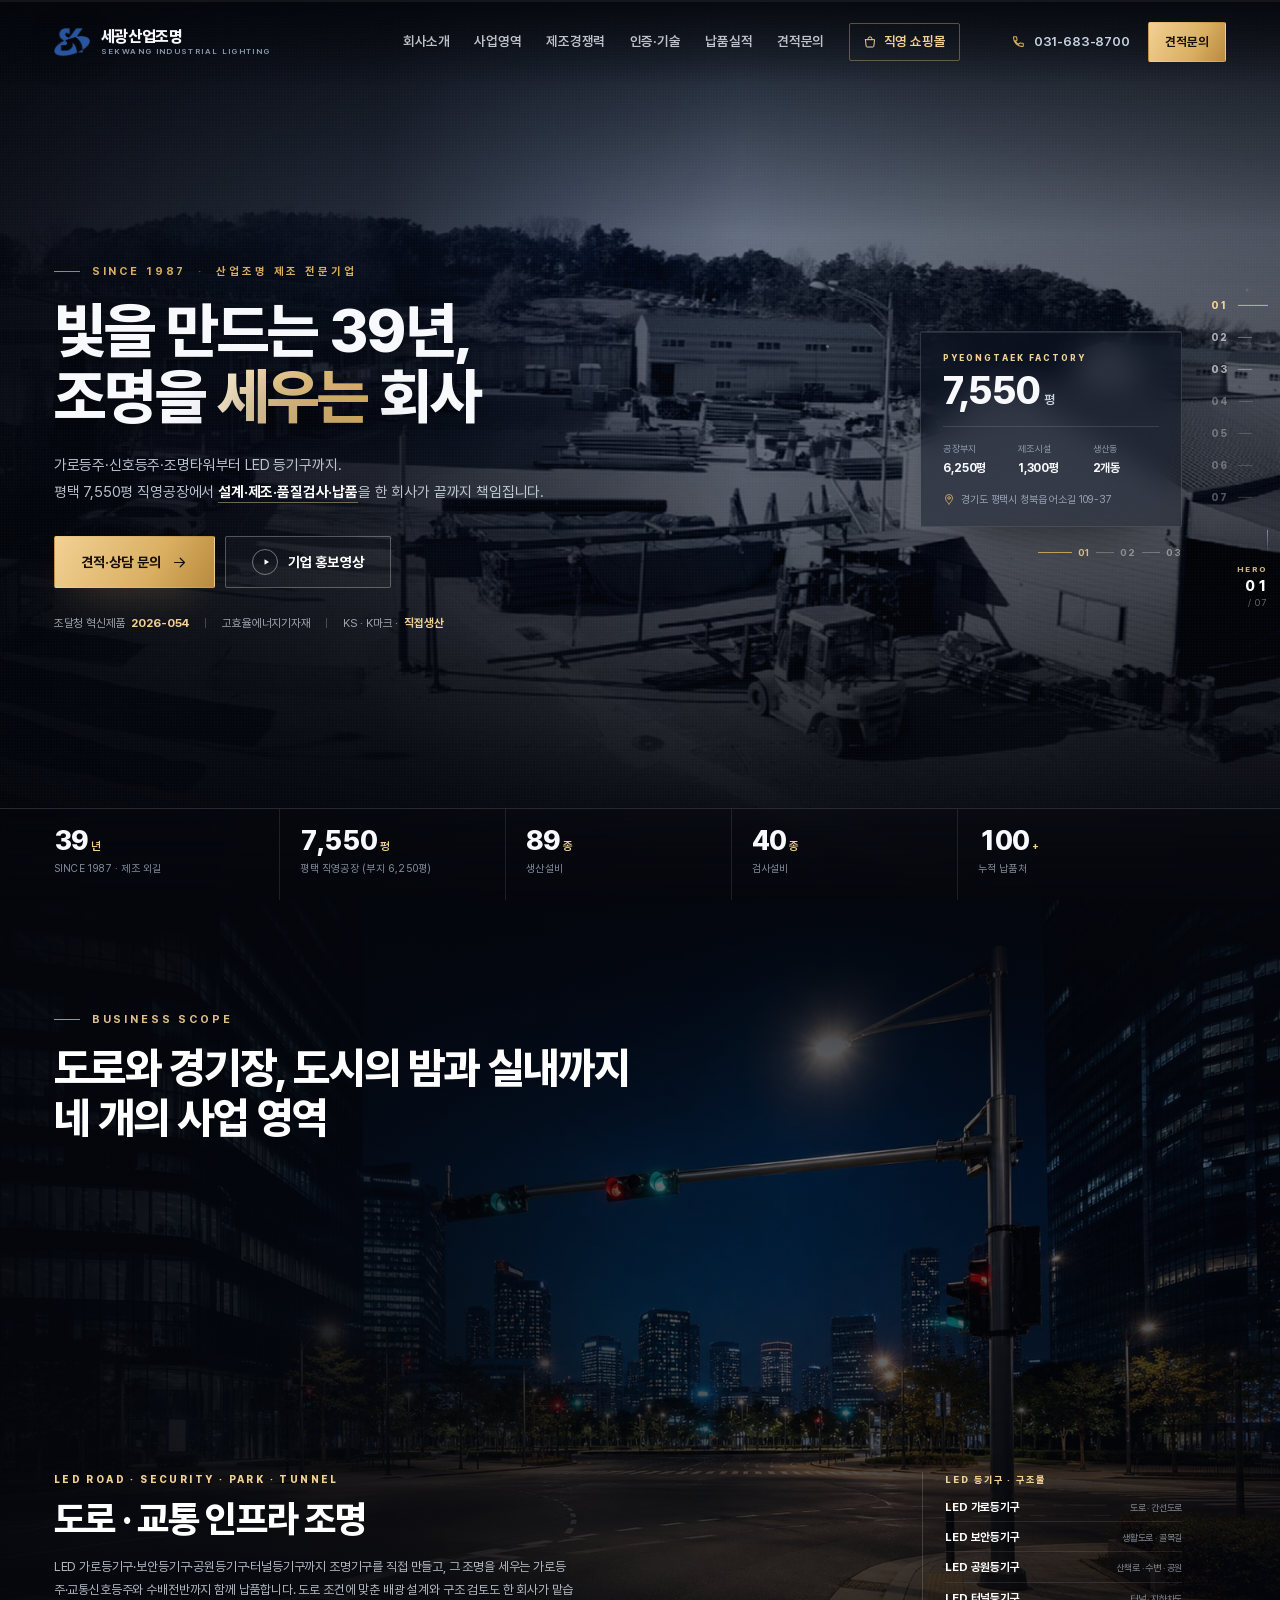
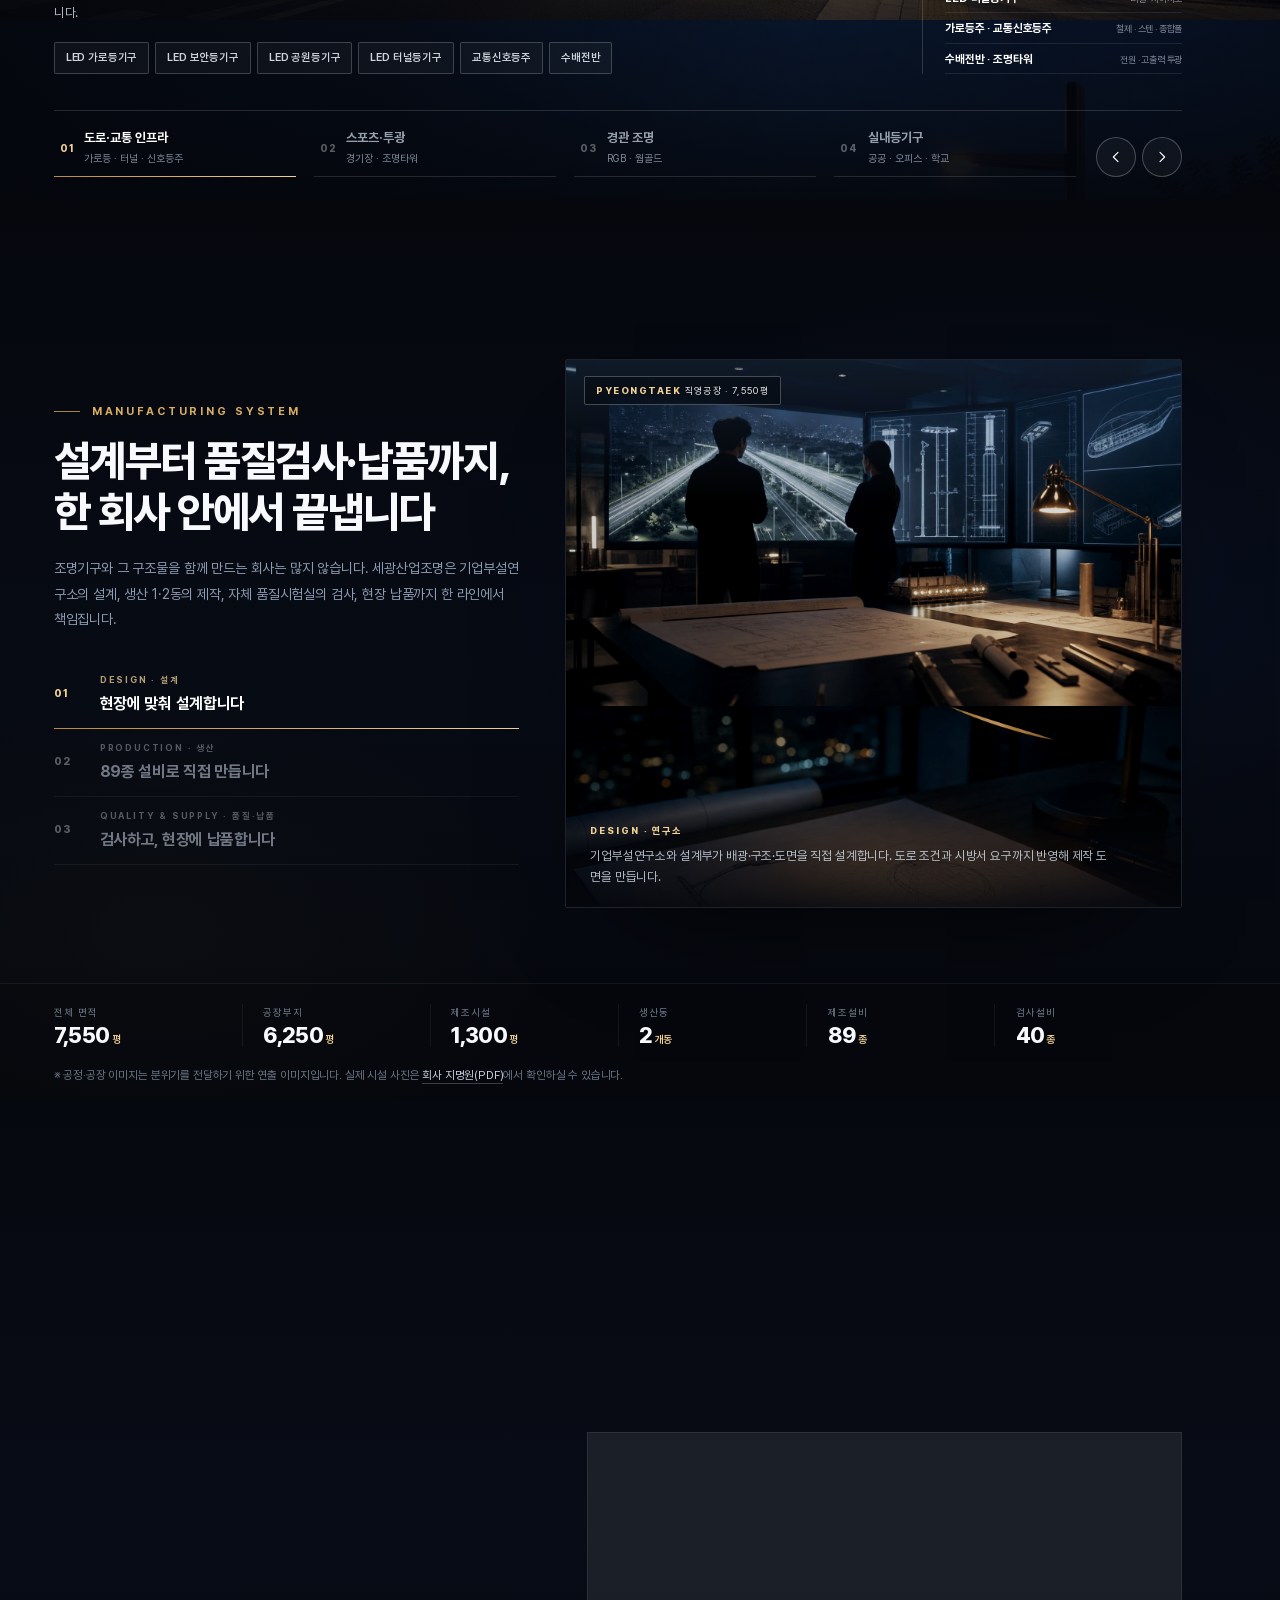
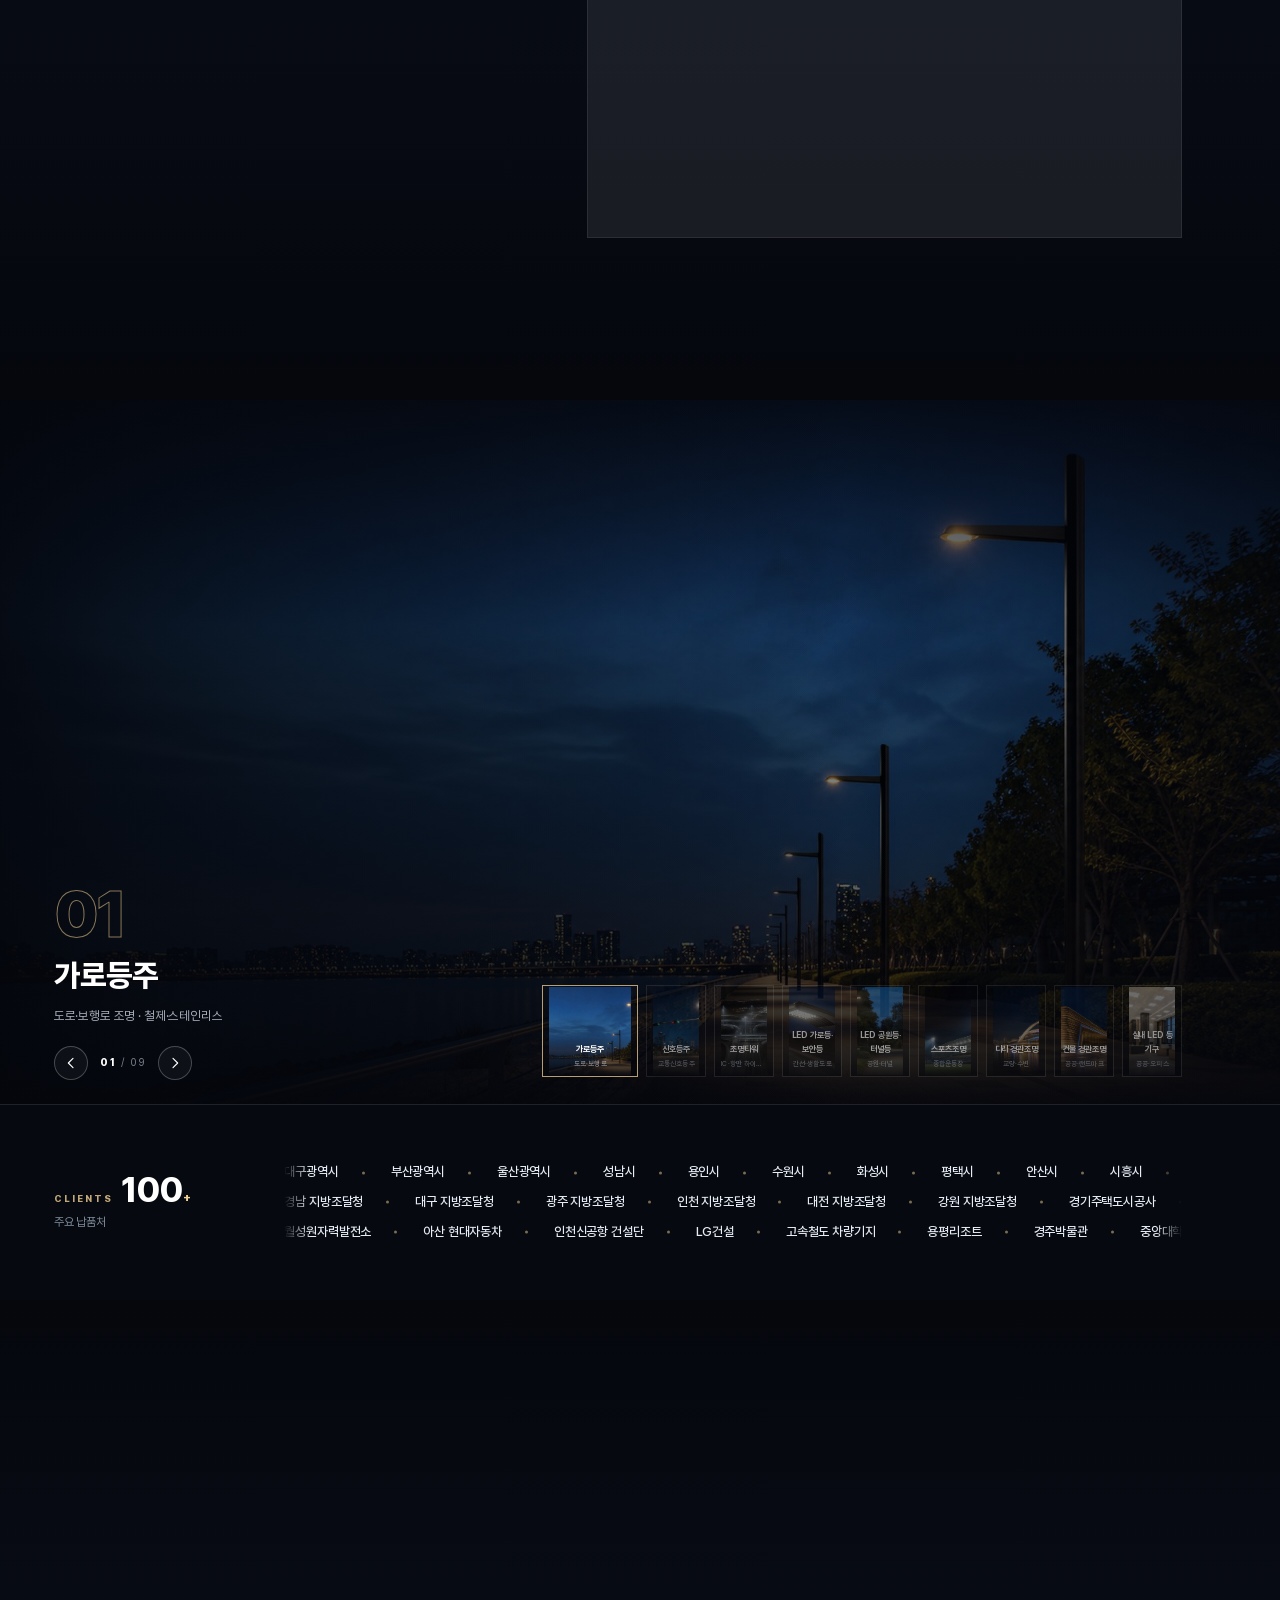
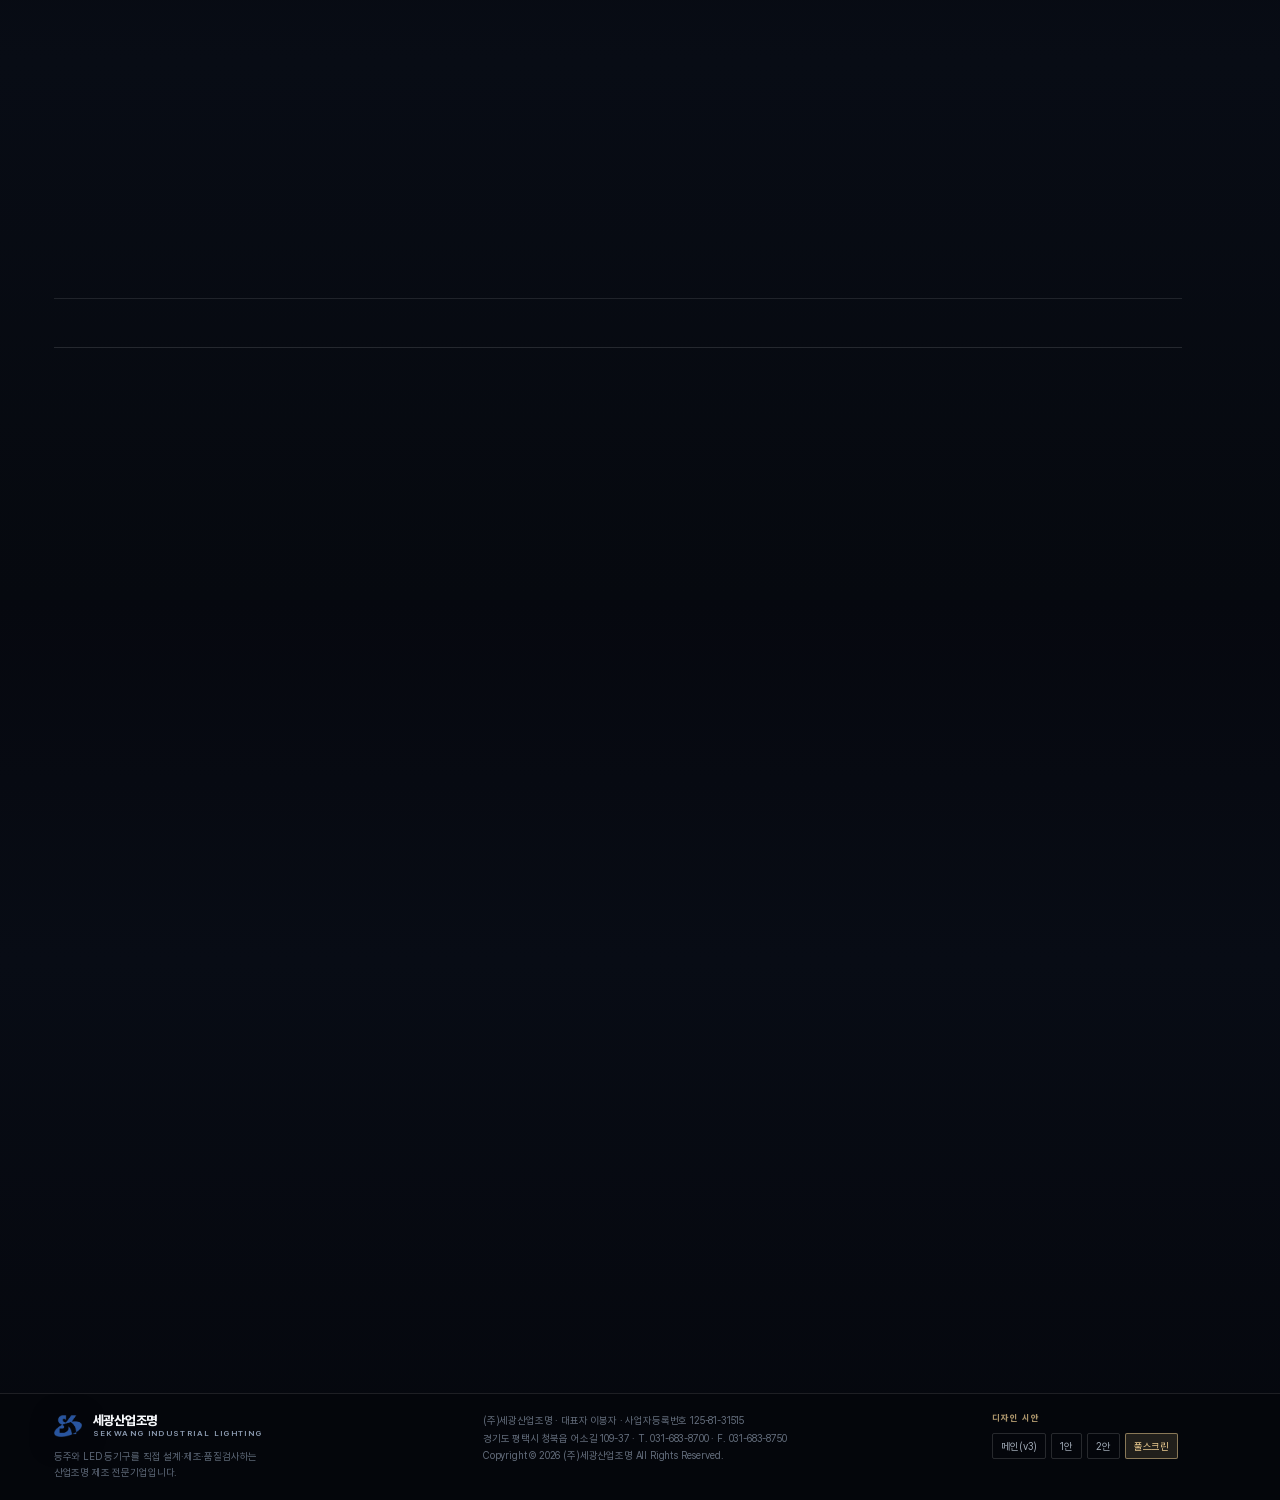
==== commit aac0a263: "납품실적에 LED 가로등·보안등·공원등·터널등기구·실내 LED 등기구 3개 카드 추가(9개 테마) · 모바일 사업영역 LED 등기구·구조물 표 노출 복구 · PC는 풀스크린(ful" ====
--- a/full.html
+++ b/full.html
@@ -3,6 +3,10 @@
 <head>
 <meta charset="utf-8">
 <meta name="viewport" content="width=device-width, initial-scale=1">
+<script>
+/* 모바일·태블릿(1024px 미만)에서는 대표 메인(index.html)으로 바로 전환 — PC는 이 풀스크린 화면 유지 */
+(function(){try{var w=document.documentElement.clientWidth||window.innerWidth;if(w<1024){location.replace("./"+location.search+location.hash);}}catch(e){}})();
+</script>
 <title>(주)세광산업조명 | 39년 산업조명 제조 전문기업 · 설계·제조·품질검사·납품 일괄</title>
 <meta name="description" content="1987년 설립. 경기도 평택 7,550평 직영공장에서 가로등주·신호등주·조명타워와 LED 등기구를 직접 설계·제조·품질검사·납품하는 산업조명 제조 전문기업 (주)세광산업조명. 조달청 혁신제품(2026-054), 고효율에너지기자재, KS·K마크·직접생산 인증.">
 <meta name="keywords" content="세광산업조명, 산업조명 제조기업, LED 조명 제조, 가로등주 제조, 조명타워, 신호등주, 수배전반, 혁신제품, 조달청, 고효율에너지기자재, 평택 조명공장">
@@ -15,7 +19,7 @@
 <link rel="preload" href="assets/fonts/Pretendard-Regular.woff2" as="font" type="font/woff2" crossorigin>
 <link rel="preload" href="assets/fonts/Pretendard-Bold.woff2" as="font" type="font/woff2" crossorigin>
 <link rel="preload" as="image" href="assets/facility/factory-panorama.jpg">
-<link rel="stylesheet" href="full-styles.css?v=2">
+<link rel="stylesheet" href="full-styles.css?v=3">
 <script type="application/ld+json">
 {
   "@context": "https://schema.org",
@@ -450,9 +454,12 @@
     <article class="fcase__item is-on" data-slide="0"><img src="assets/img/v3_steel_pole.jpg" alt="수변 보행로를 따라 이어지는 가로등주와 보행등 야경" fetchpriority="high"><span class="fcase__shade" aria-hidden="true"></span></article>
     <article class="fcase__item" data-slide="1"><img src="assets/img/v3_signal.jpg" alt="도심 대형 교차로의 통합 교통신호등주와 도로조명 야경" loading="lazy"><span class="fcase__shade" aria-hidden="true"></span></article>
     <article class="fcase__item" data-slide="2"><img src="assets/img/v3_mast.jpg" alt="고속도로 분기점을 비추는 초대형 하이마스트 조명타워 야경" loading="lazy"><span class="fcase__shade" aria-hidden="true"></span></article>
-    <article class="fcase__item" data-slide="3"><img src="assets/img/v3_sports_stadium.jpg" alt="조명타워로 환하게 밝힌 대형 축구장 스타디움" loading="lazy"><span class="fcase__shade" aria-hidden="true"></span></article>
-    <article class="fcase__item" data-slide="4"><img src="assets/img/v2_landscape_rgb.jpg" alt="RGB 컬러 연출로 물든 교량 경관조명 야경" loading="lazy"><span class="fcase__shade" aria-hidden="true"></span></article>
-    <article class="fcase__item" data-slide="5"><img src="assets/img/v3_building.jpg" alt="웜골드 라인과 블루 라인이 흐르는 공공건축물 외벽 경관조명" loading="lazy"><span class="fcase__shade" aria-hidden="true"></span></article>
+    <article class="fcase__item" data-slide="3"><img src="assets/img/v3_led_street.jpg" alt="간선도로를 밝히는 고효율 LED 가로등기구 헤드 클로즈업" loading="lazy"><span class="fcase__shade" aria-hidden="true"></span></article>
+    <article class="fcase__item" data-slide="4"><img src="assets/img/v3_led_park.jpg" alt="공원 산책로를 밝히는 LED 공원등기구" loading="lazy"><span class="fcase__shade" aria-hidden="true"></span></article>
+    <article class="fcase__item" data-slide="5"><img src="assets/img/v3_sports_stadium.jpg" alt="조명타워로 환하게 밝힌 대형 축구장 스타디움" loading="lazy"><span class="fcase__shade" aria-hidden="true"></span></article>
+    <article class="fcase__item" data-slide="6"><img src="assets/img/v2_landscape_rgb.jpg" alt="RGB 컬러 연출로 물든 교량 경관조명 야경" loading="lazy"><span class="fcase__shade" aria-hidden="true"></span></article>
+    <article class="fcase__item" data-slide="7"><img src="assets/img/v3_building.jpg" alt="웜골드 라인과 블루 라인이 흐르는 공공건축물 외벽 경관조명" loading="lazy"><span class="fcase__shade" aria-hidden="true"></span></article>
+    <article class="fcase__item" data-slide="8"><img src="assets/img/v3_indoor_panel.jpg" alt="LED 평판등과 라인조명으로 환하게 밝힌 공공청사 실내" loading="lazy"><span class="fcase__shade" aria-hidden="true"></span></article>
   </div>
 
   <div class="pn__in fcase__in">
@@ -468,7 +475,7 @@
         <p class="fcase__c" id="fcaseC">도로·보행로 조명 · 철제·스테인리스</p>
         <div class="fcase__ctrl">
           <button type="button" class="farrow" id="fcasePrev" aria-label="이전 납품 현장"><svg viewBox="0 0 24 24" aria-hidden="true"><path d="M15 5l-7 7 7 7"/></svg></button>
-          <span class="fcase__count"><b id="fcasePos">01</b> / 06</span>
+          <span class="fcase__count"><b id="fcasePos">01</b> / 09</span>
           <button type="button" class="farrow" id="fcaseNext" aria-label="다음 납품 현장"><svg viewBox="0 0 24 24" aria-hidden="true"><path d="M9 5l7 7-7 7"/></svg></button>
         </div>
       </div>
@@ -477,9 +484,12 @@
         <li><button class="fcase__th is-on" type="button" data-slide="0"><img src="assets/img/v3_steel_pole.jpg" alt="" loading="lazy"><span><b>가로등주</b><i>도로·보행로</i></span></button></li>
         <li><button class="fcase__th" type="button" data-slide="1"><img src="assets/img/v3_signal.jpg" alt="" loading="lazy"><span><b>신호등주</b><i>교통신호등주</i></span></button></li>
         <li><button class="fcase__th" type="button" data-slide="2"><img src="assets/img/v3_mast.jpg" alt="" loading="lazy"><span><b>조명타워</b><i>IC·항만 하이마스트</i></span></button></li>
-        <li><button class="fcase__th" type="button" data-slide="3"><img src="assets/img/v3_sports_stadium.jpg" alt="" loading="lazy"><span><b>스포츠조명</b><i>종합운동장</i></span></button></li>
-        <li><button class="fcase__th" type="button" data-slide="4"><img src="assets/img/v2_landscape_rgb.jpg" alt="" loading="lazy"><span><b>다리 경관조명</b><i>교량·수변</i></span></button></li>
-        <li><button class="fcase__th" type="button" data-slide="5"><img src="assets/img/v3_building.jpg" alt="" loading="lazy"><span><b>건물 경관조명</b><i>공공·랜드마크</i></span></button></li>
+        <li><button class="fcase__th" type="button" data-slide="3"><img src="assets/img/v3_led_street.jpg" alt="" loading="lazy"><span><b>LED 가로등·보안등</b><i>간선·생활도로</i></span></button></li>
+        <li><button class="fcase__th" type="button" data-slide="4"><img src="assets/img/v3_led_park.jpg" alt="" loading="lazy"><span><b>LED 공원등·터널등</b><i>공원·터널</i></span></button></li>
+        <li><button class="fcase__th" type="button" data-slide="5"><img src="assets/img/v3_sports_stadium.jpg" alt="" loading="lazy"><span><b>스포츠조명</b><i>종합운동장</i></span></button></li>
+        <li><button class="fcase__th" type="button" data-slide="6"><img src="assets/img/v2_landscape_rgb.jpg" alt="" loading="lazy"><span><b>다리 경관조명</b><i>교량·수변</i></span></button></li>
+        <li><button class="fcase__th" type="button" data-slide="7"><img src="assets/img/v3_building.jpg" alt="" loading="lazy"><span><b>건물 경관조명</b><i>공공·랜드마크</i></span></button></li>
+        <li><button class="fcase__th" type="button" data-slide="8"><img src="assets/img/v3_indoor_panel.jpg" alt="" loading="lazy"><span><b>실내 LED 등기구</b><i>공공·오피스</i></span></button></li>
       </ul>
     </div>
   </div>
@@ -746,6 +756,6 @@
   </div>
 </div>
 
-<script src="full.js?v=2"></script>
+<script src="full.js?v=3"></script>
 </body>
 </html>
--- a/full-styles.css
+++ b/full-styles.css
@@ -580,6 +580,18 @@
 .fcase__th.is-on{opacity:1;width:112px;border-color:rgba(242,209,148,.75)}
 .fcase__th.is-on img{filter:brightness(.92) saturate(.95)}
 
+@media(max-width:1300px) and (min-width:901px){
+  .fcase__th{width:60px;height:92px}
+  .fcase__th.is-on{width:96px}
+  .fcase__th b{font-size:8.5px}
+  .fcase__th i{font-size:7px}
+}
+@media(max-width:1120px) and (min-width:901px){
+  .fcase__th{width:52px;height:84px}
+  .fcase__th.is-on{width:84px}
+  .fcase__th i{display:none}
+  .fcase__rail{gap:6px}
+}
 .fcase__band{position:relative;z-index:3;height:196px;background:#06090F;border-top:1px solid rgba(255,255,255,.10);display:flex;align-items:center}
 .fcase__band-in{display:grid;grid-template-columns:200px minmax(0,1fr);gap:clamp(16px,2.4vw,40px);align-items:center;width:100%}
 .fcase__band-k{font-size:9.5px;font-weight:800;letter-spacing:.22em;color:rgba(242,209,148,.8);display:flex;align-items:baseline;gap:8px}
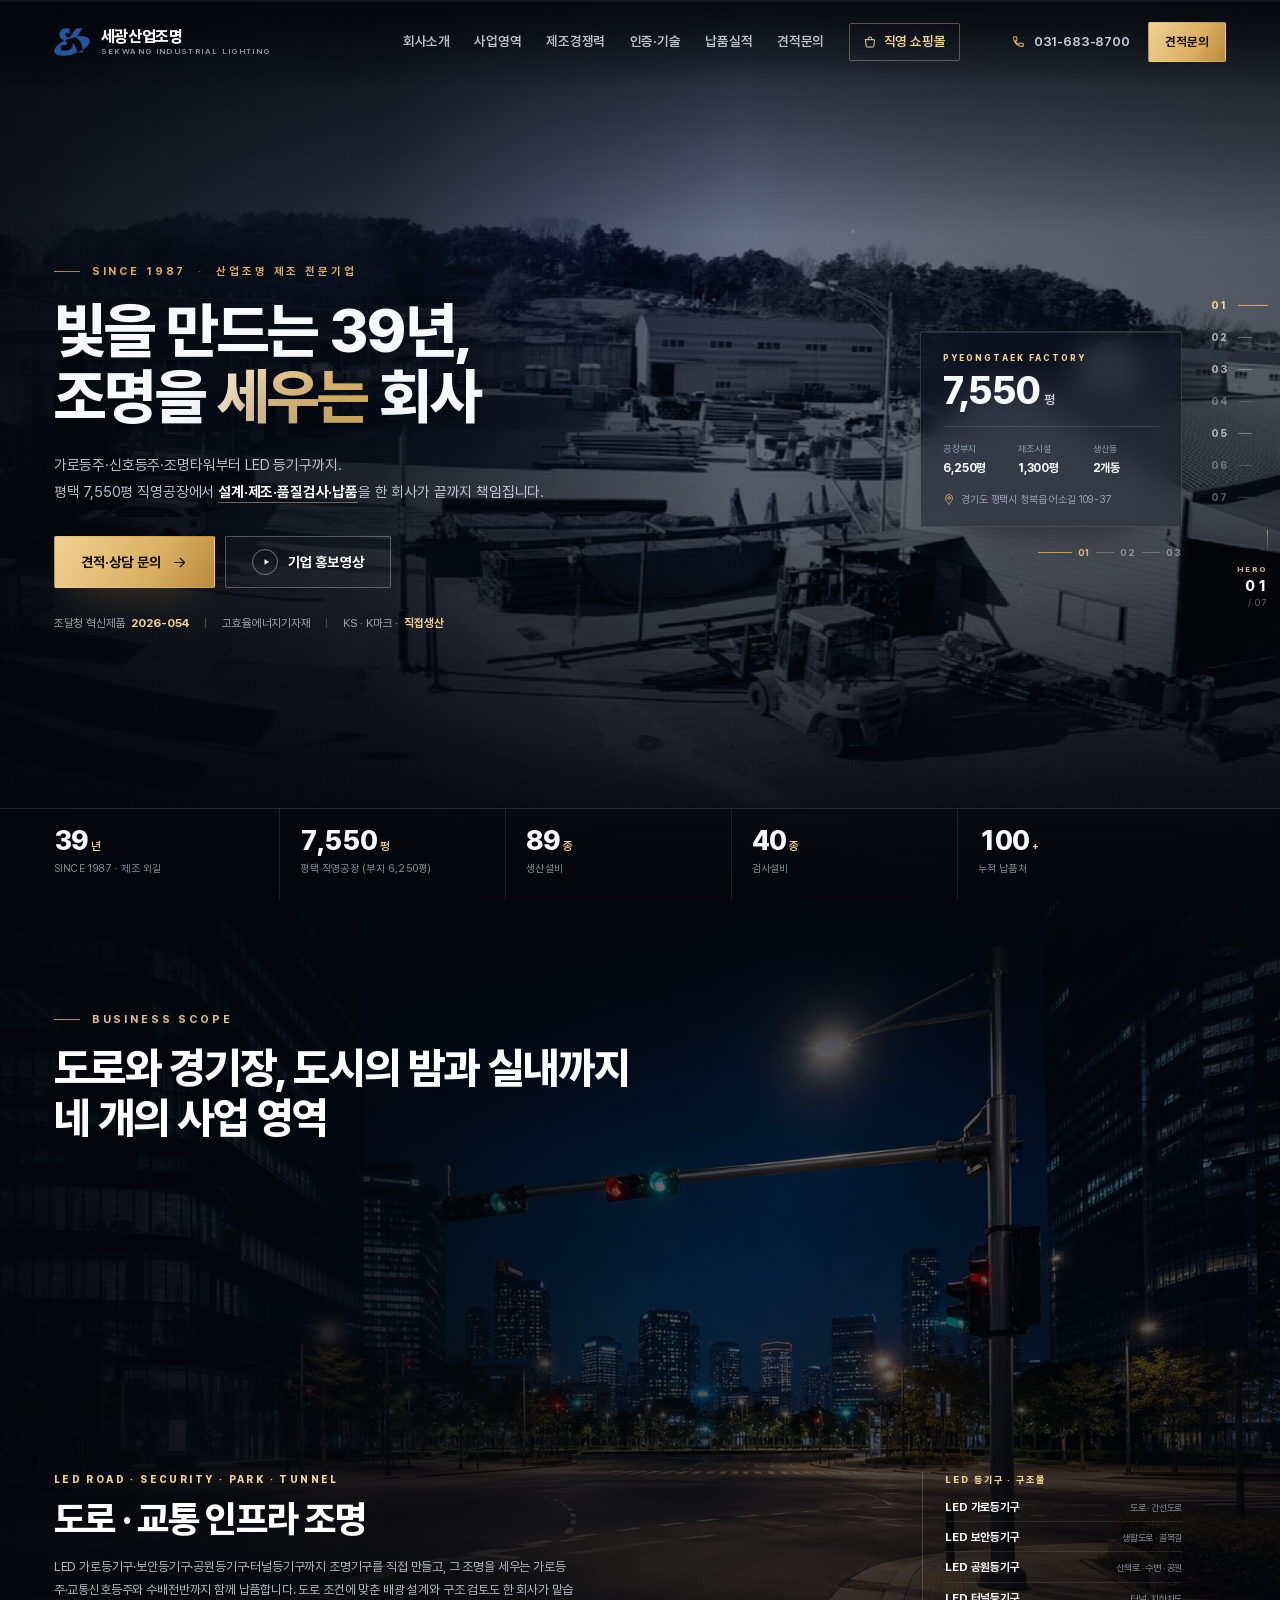
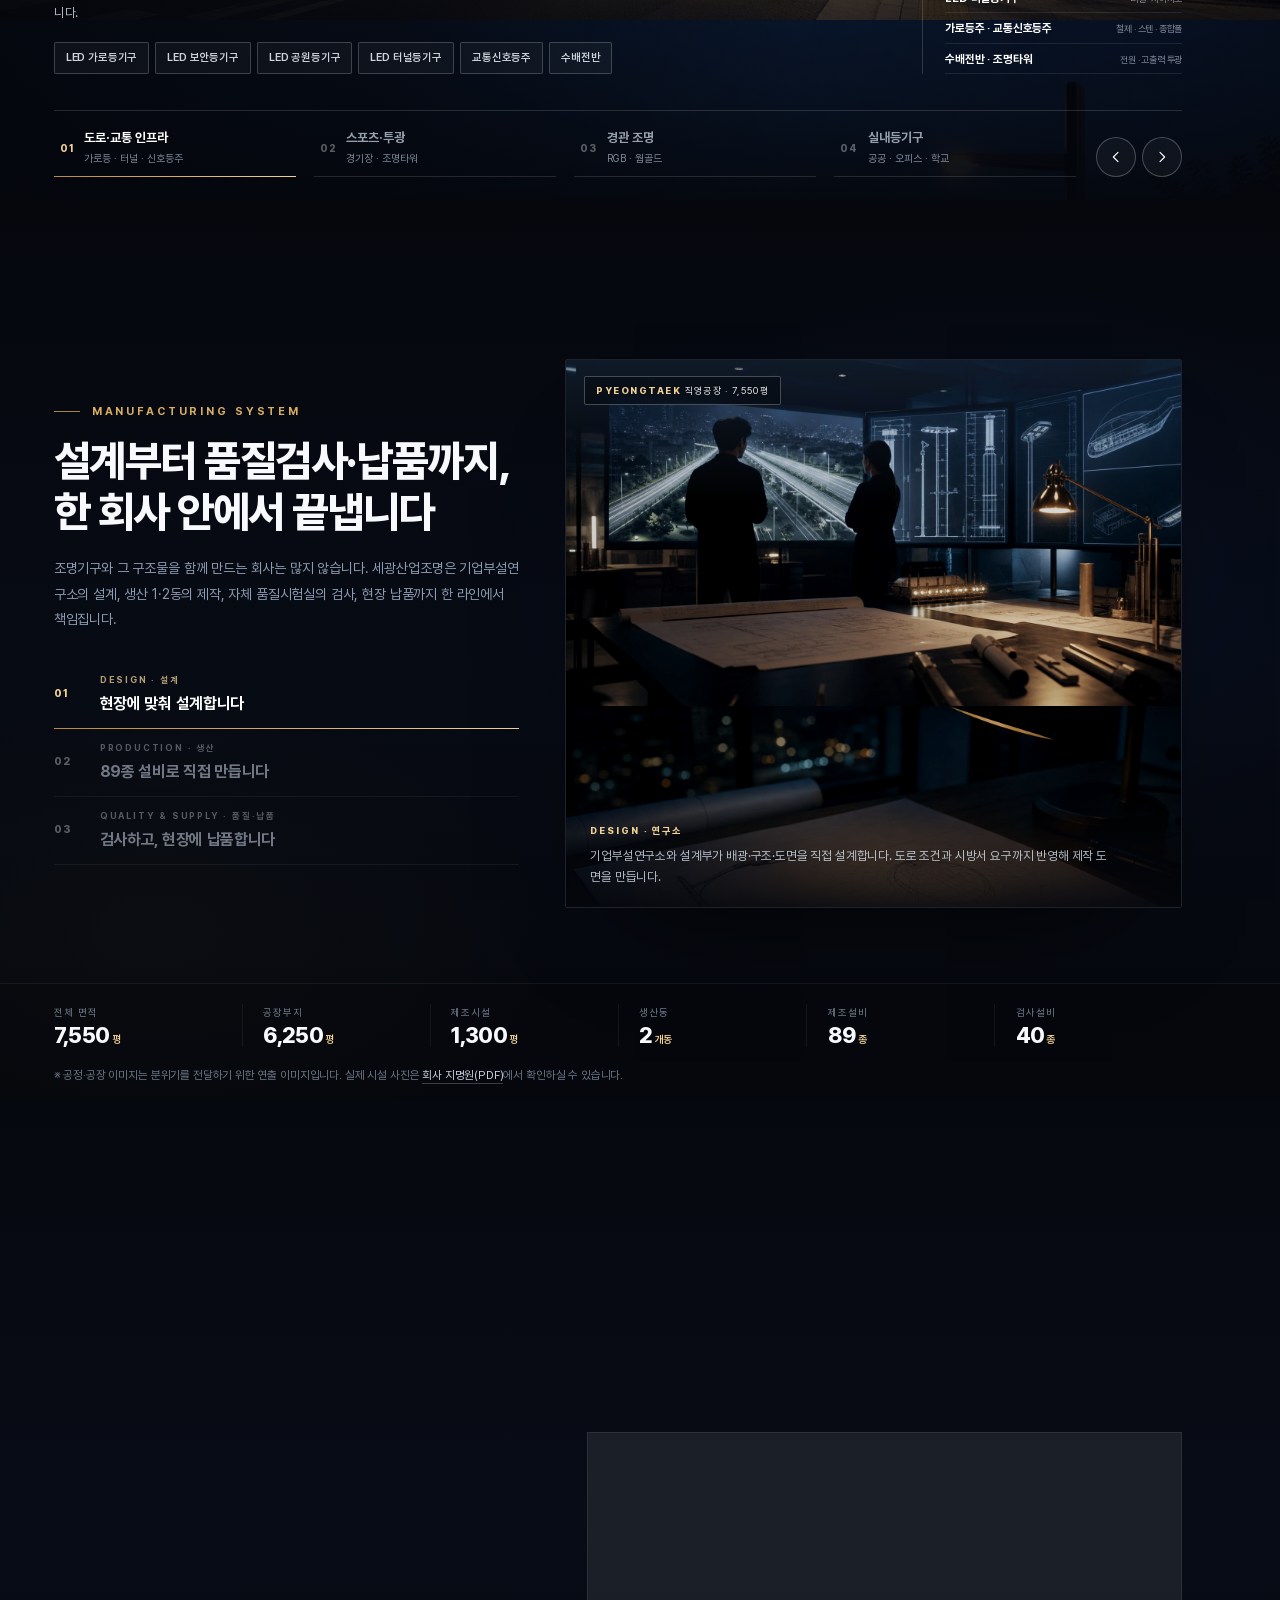
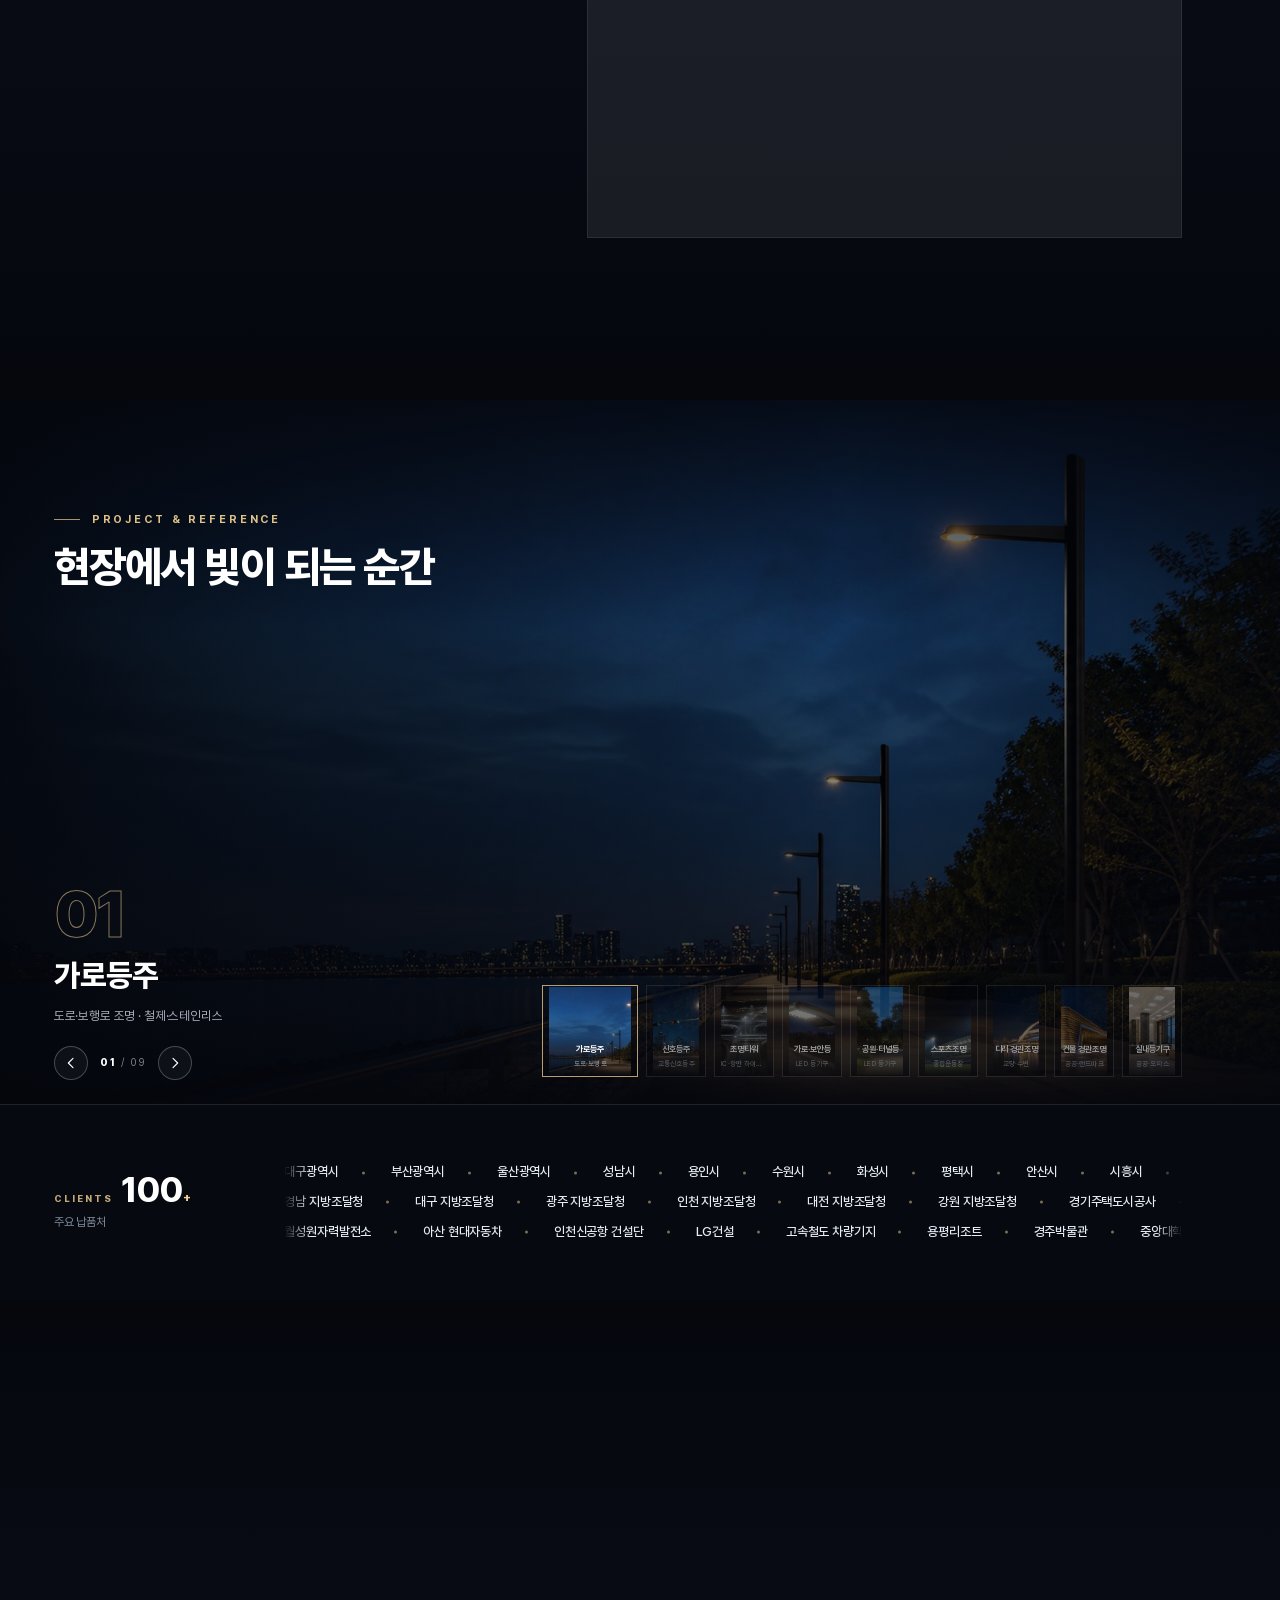
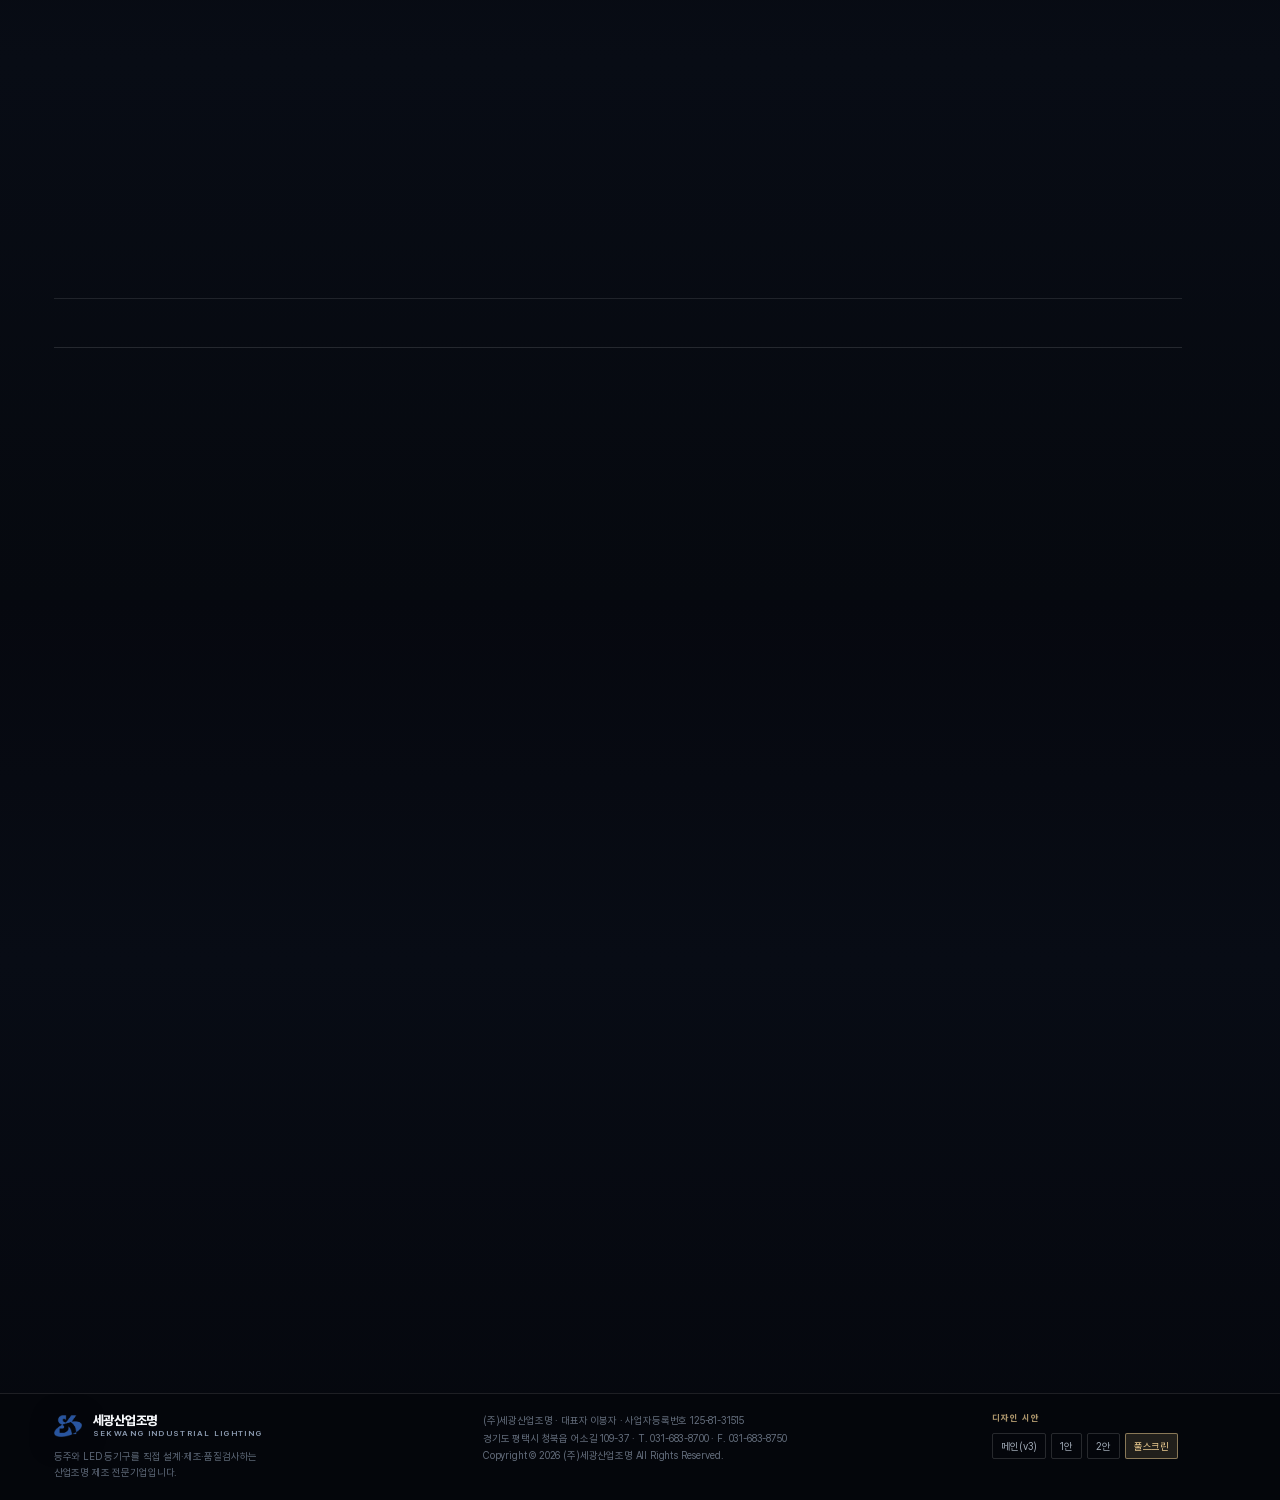
==== commit 8d6e817e: "납품실적 썸네일 레일 라벨 축약(가로·보안등 / 공원·터널등 / 실내등기구)" ====
--- a/full.html
+++ b/full.html
@@ -484,12 +484,12 @@
         <li><button class="fcase__th is-on" type="button" data-slide="0"><img src="assets/img/v3_steel_pole.jpg" alt="" loading="lazy"><span><b>가로등주</b><i>도로·보행로</i></span></button></li>
         <li><button class="fcase__th" type="button" data-slide="1"><img src="assets/img/v3_signal.jpg" alt="" loading="lazy"><span><b>신호등주</b><i>교통신호등주</i></span></button></li>
         <li><button class="fcase__th" type="button" data-slide="2"><img src="assets/img/v3_mast.jpg" alt="" loading="lazy"><span><b>조명타워</b><i>IC·항만 하이마스트</i></span></button></li>
-        <li><button class="fcase__th" type="button" data-slide="3"><img src="assets/img/v3_led_street.jpg" alt="" loading="lazy"><span><b>LED 가로등·보안등</b><i>간선·생활도로</i></span></button></li>
-        <li><button class="fcase__th" type="button" data-slide="4"><img src="assets/img/v3_led_park.jpg" alt="" loading="lazy"><span><b>LED 공원등·터널등</b><i>공원·터널</i></span></button></li>
+        <li><button class="fcase__th" type="button" data-slide="3"><img src="assets/img/v3_led_street.jpg" alt="" loading="lazy"><span><b>가로·보안등</b><i>LED 등기구</i></span></button></li>
+        <li><button class="fcase__th" type="button" data-slide="4"><img src="assets/img/v3_led_park.jpg" alt="" loading="lazy"><span><b>공원·터널등</b><i>LED 등기구</i></span></button></li>
         <li><button class="fcase__th" type="button" data-slide="5"><img src="assets/img/v3_sports_stadium.jpg" alt="" loading="lazy"><span><b>스포츠조명</b><i>종합운동장</i></span></button></li>
         <li><button class="fcase__th" type="button" data-slide="6"><img src="assets/img/v2_landscape_rgb.jpg" alt="" loading="lazy"><span><b>다리 경관조명</b><i>교량·수변</i></span></button></li>
         <li><button class="fcase__th" type="button" data-slide="7"><img src="assets/img/v3_building.jpg" alt="" loading="lazy"><span><b>건물 경관조명</b><i>공공·랜드마크</i></span></button></li>
-        <li><button class="fcase__th" type="button" data-slide="8"><img src="assets/img/v3_indoor_panel.jpg" alt="" loading="lazy"><span><b>실내 LED 등기구</b><i>공공·오피스</i></span></button></li>
+        <li><button class="fcase__th" type="button" data-slide="8"><img src="assets/img/v3_indoor_panel.jpg" alt="" loading="lazy"><span><b>실내등기구</b><i>공공·오피스</i></span></button></li>
       </ul>
     </div>
   </div>
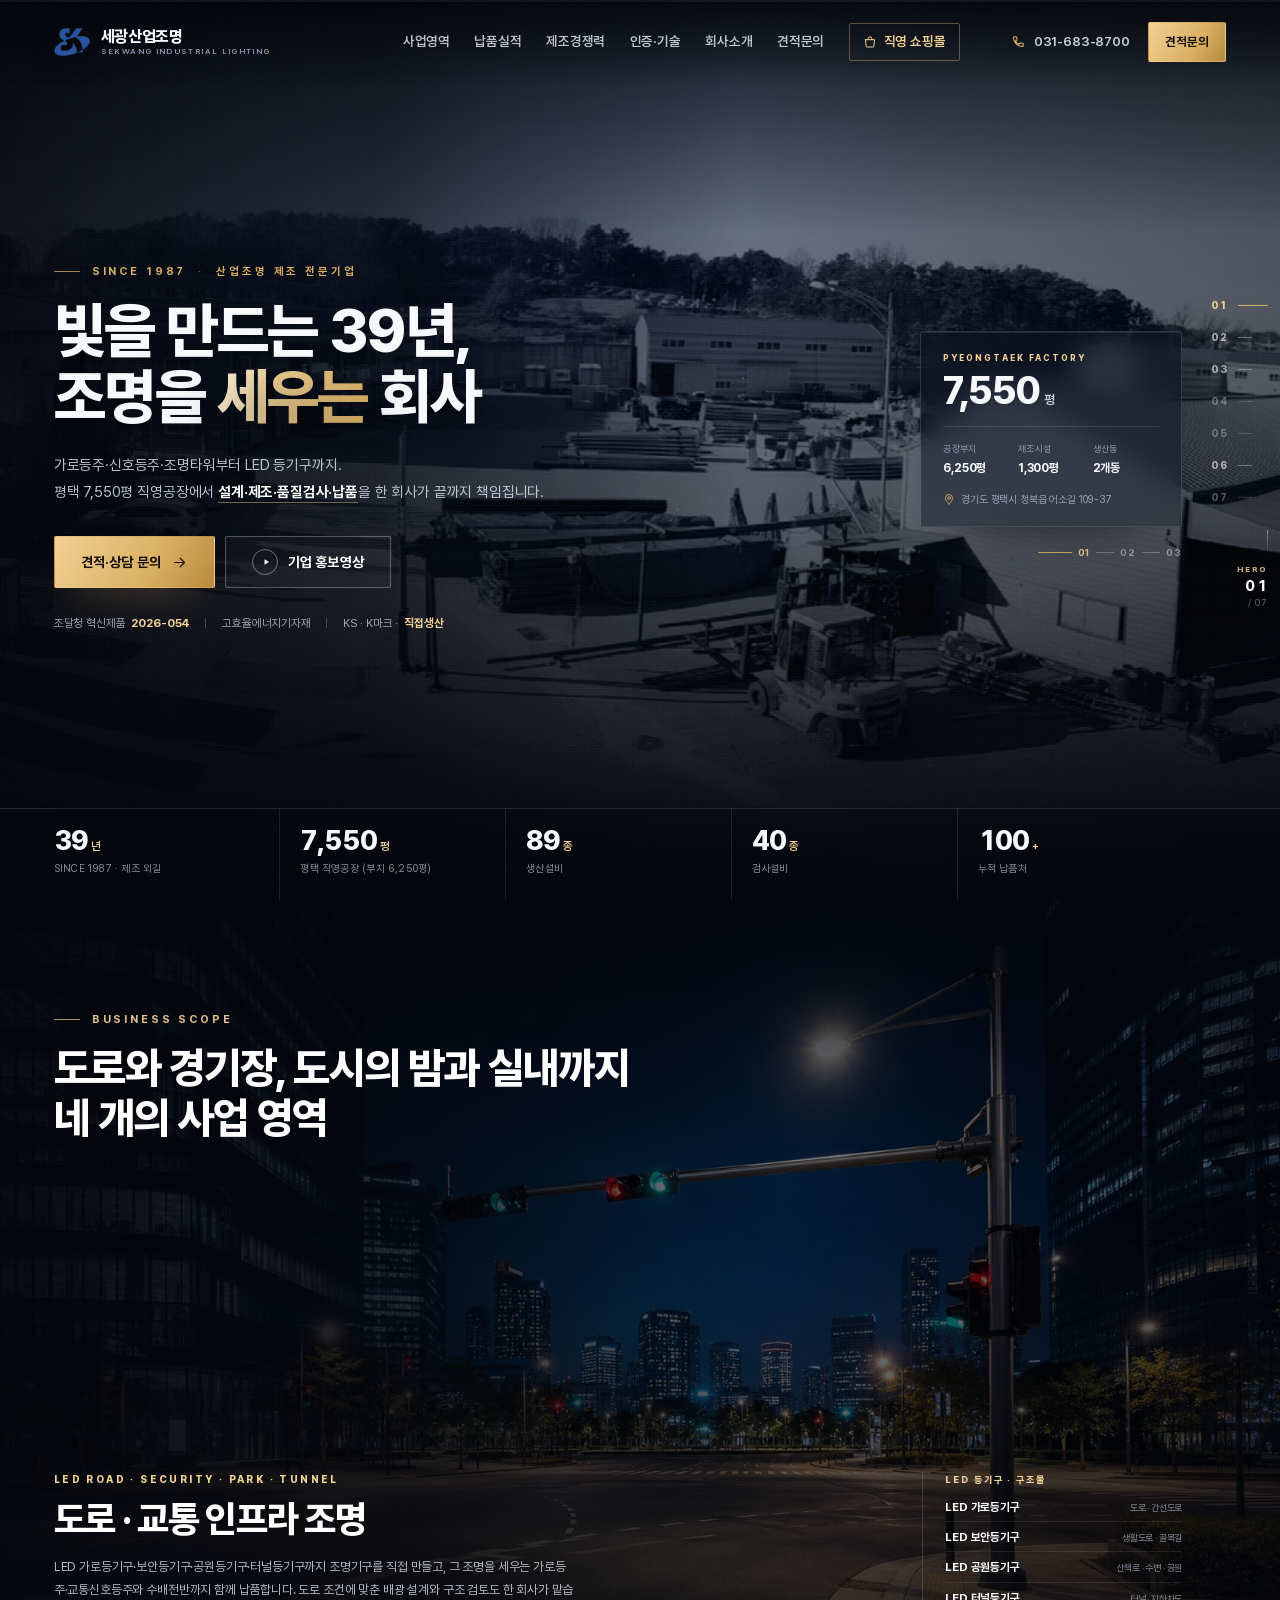
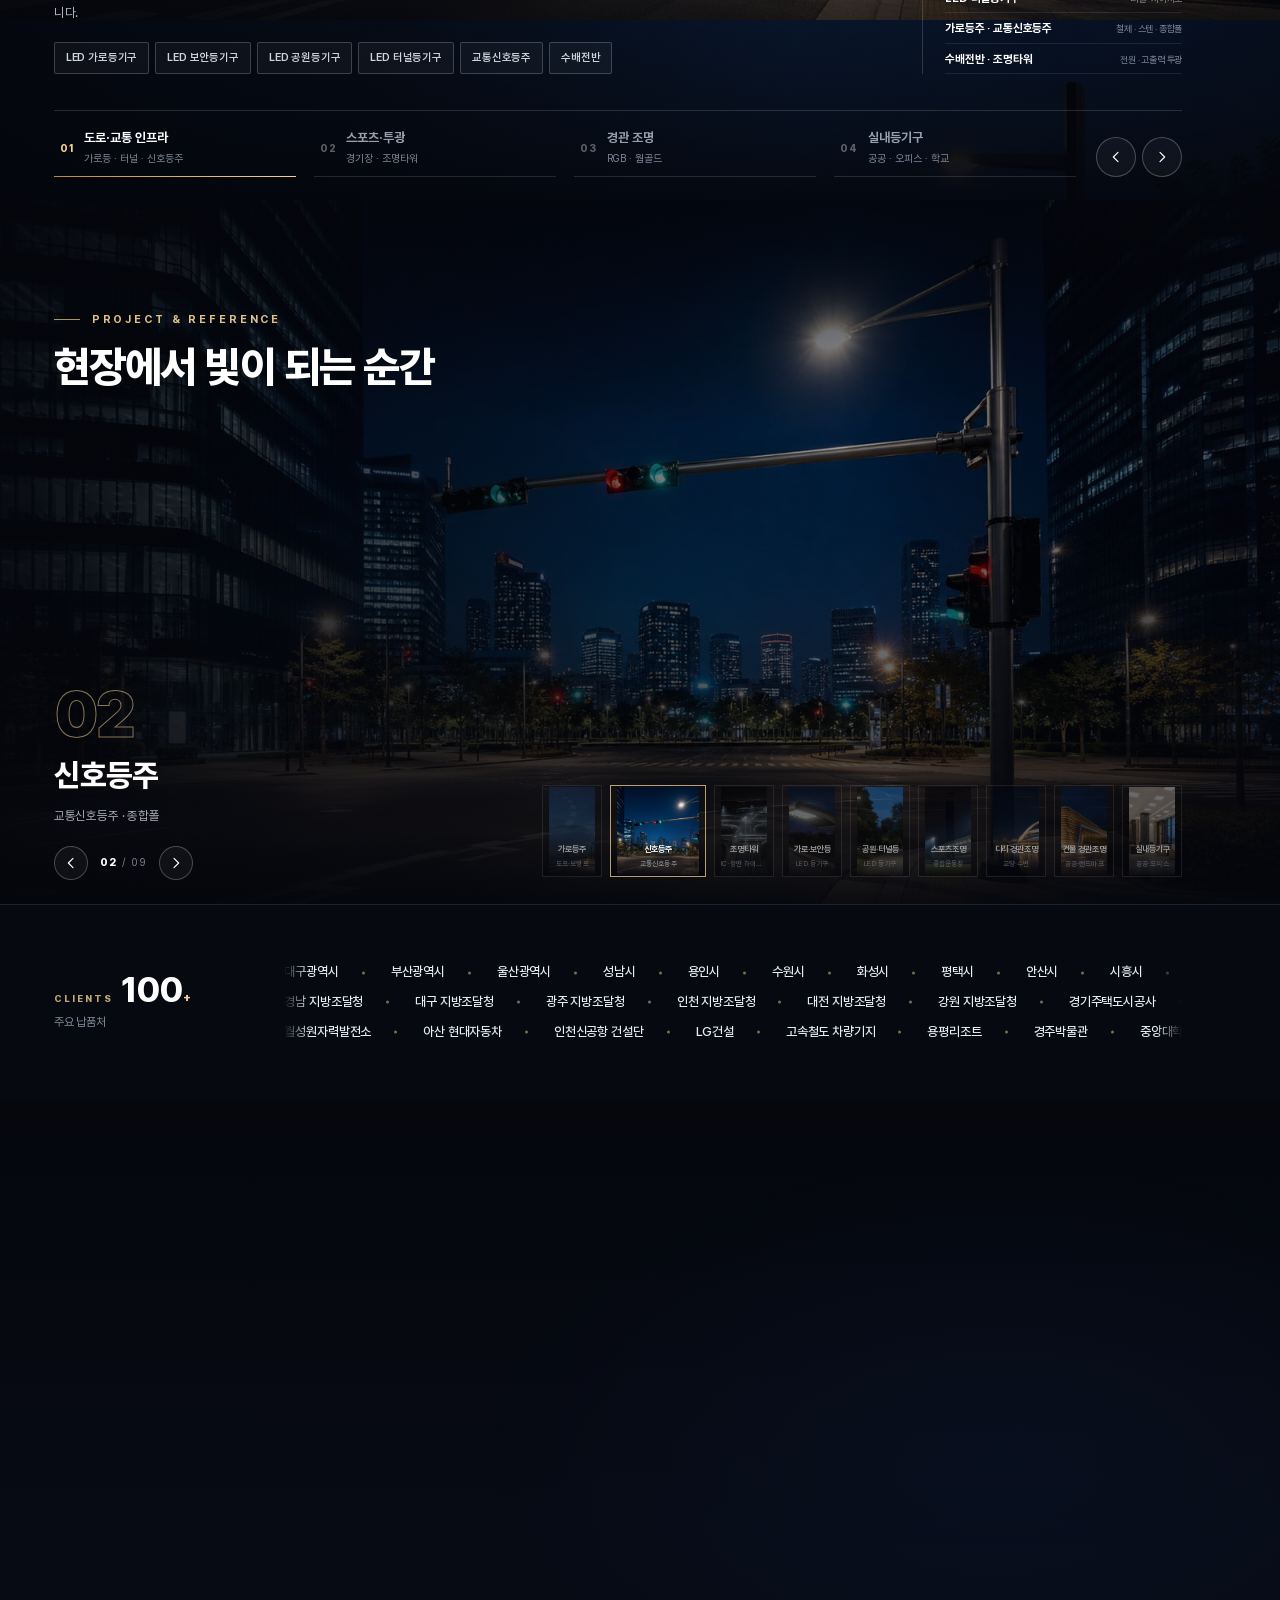
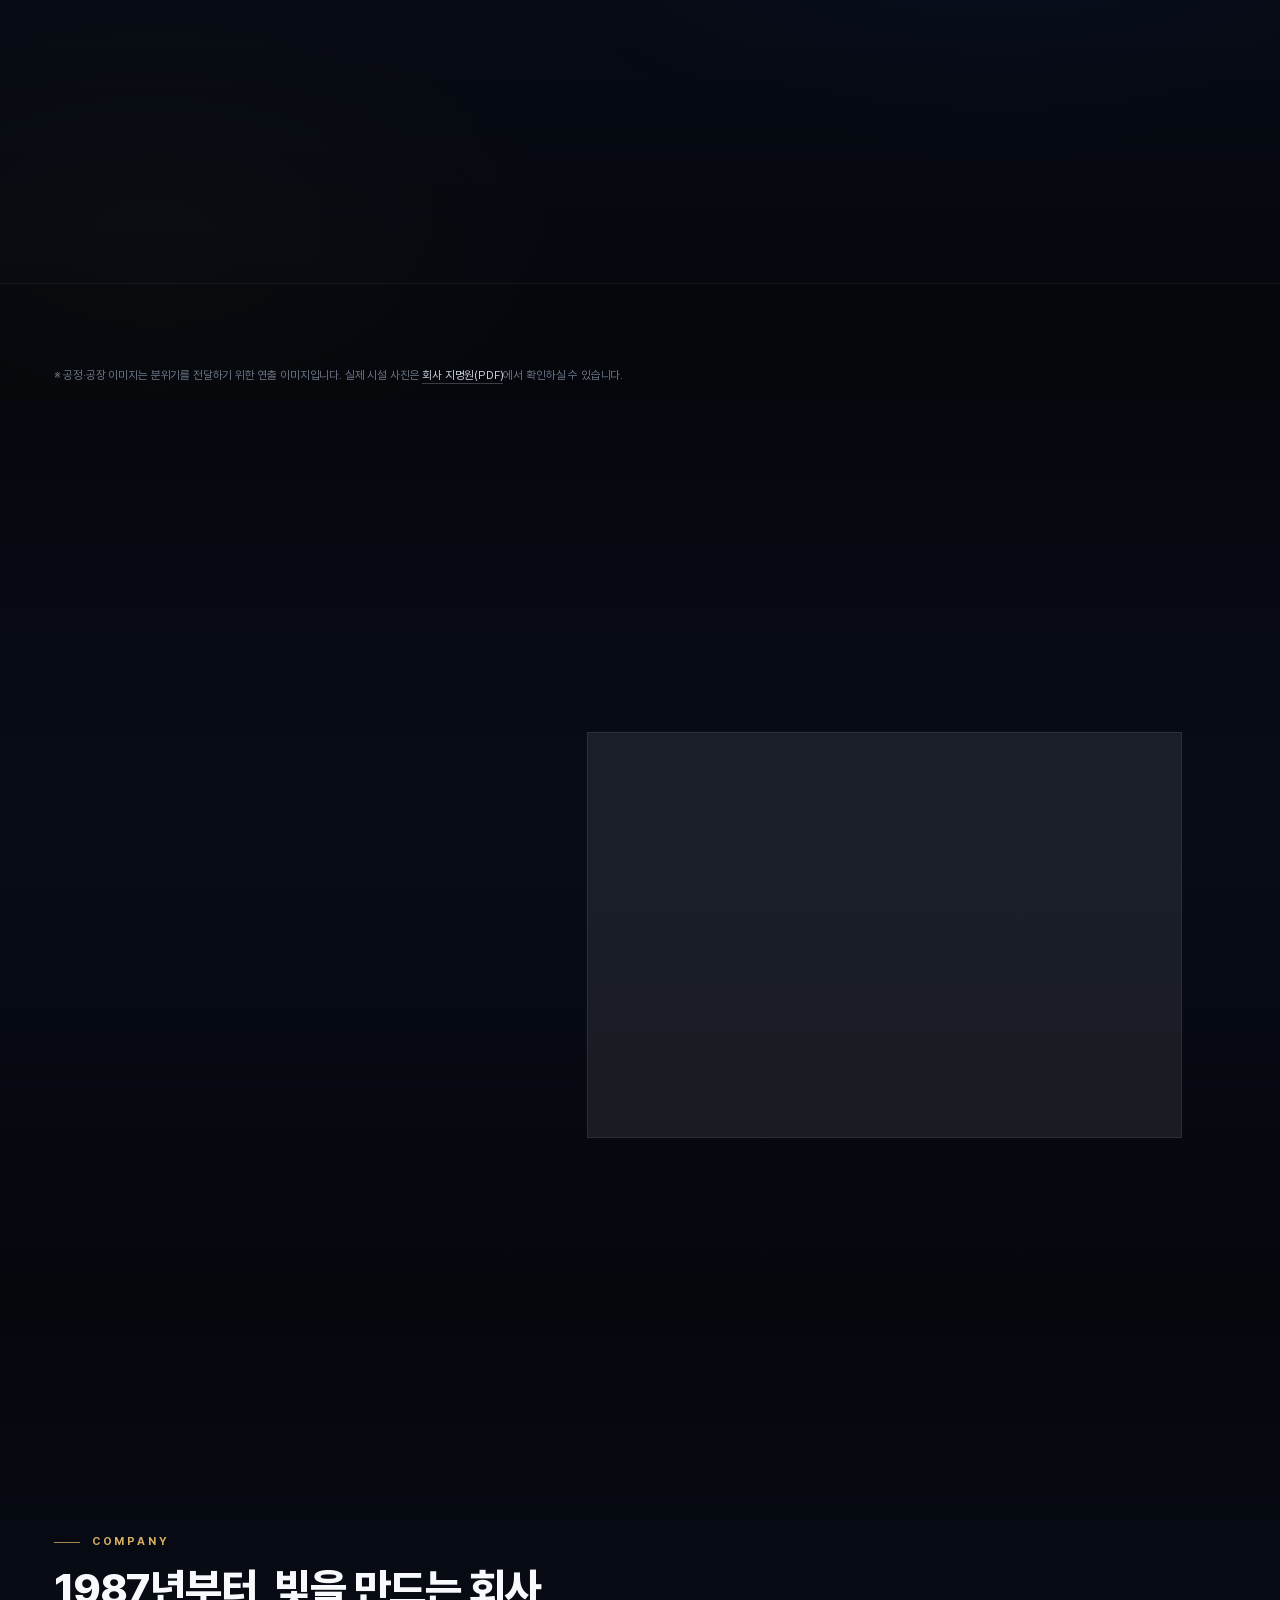
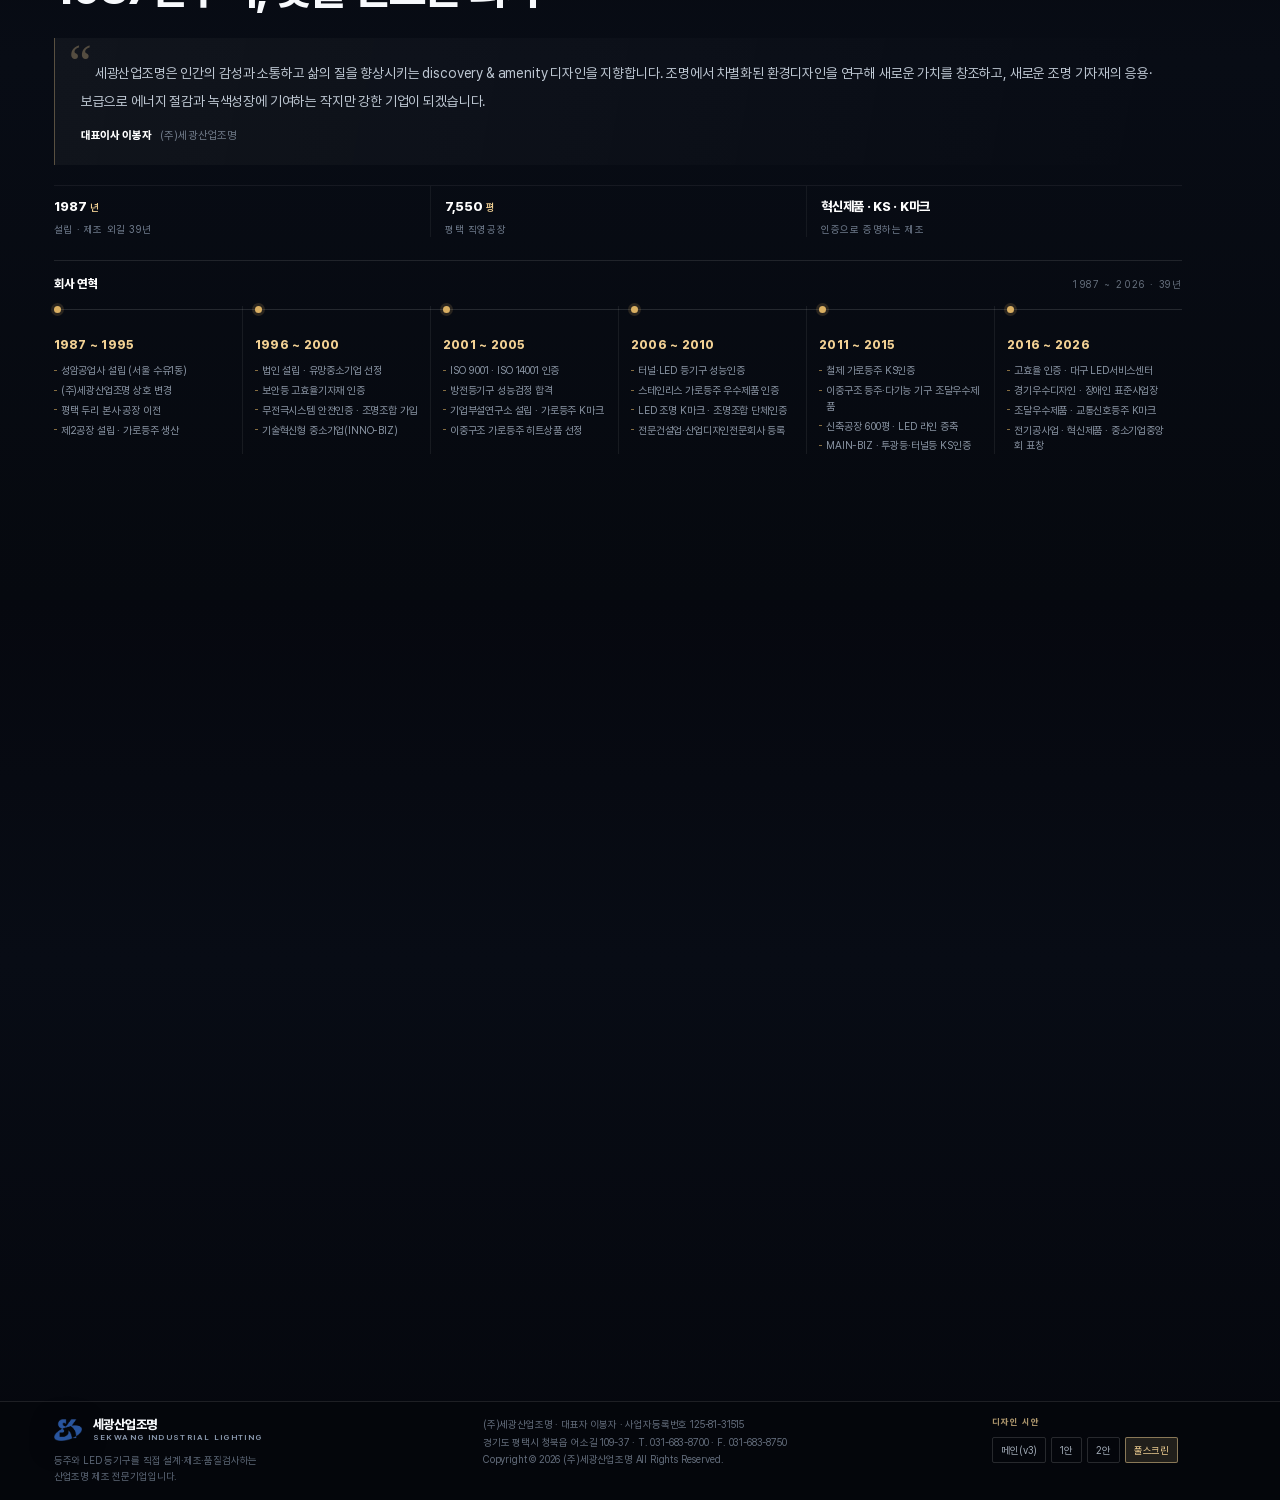
==== commit b03571ad: "섹션 순서 재정렬 — 사업영역 → 03 납품실적 → 04 제조경쟁력 → 05 인증·기술 → 06 회사소개 → 07 견적문의·오시는 길·직영쇼핑몰·지명원/카다로그(맨 끝) - ind" ====
--- a/full.html
+++ b/full.html
@@ -19,7 +19,7 @@
 <link rel="preload" href="assets/fonts/Pretendard-Regular.woff2" as="font" type="font/woff2" crossorigin>
 <link rel="preload" href="assets/fonts/Pretendard-Bold.woff2" as="font" type="font/woff2" crossorigin>
 <link rel="preload" as="image" href="assets/facility/factory-panorama.jpg">
-<link rel="stylesheet" href="full-styles.css?v=3">
+<link rel="stylesheet" href="full-styles.css?v=4">
 <script type="application/ld+json">
 {
   "@context": "https://schema.org",
@@ -61,11 +61,11 @@
     </a>
 
     <nav class="fnav" id="fnav" aria-label="주요 메뉴">
+      <a href="#business" data-goto="1">사업영역</a>
+      <a href="#case" data-goto="2">납품실적</a>
+      <a href="#factory" data-goto="3">제조경쟁력</a>
+      <a href="#cert" data-goto="4">인증·기술</a>
       <a href="#about" data-goto="5">회사소개</a>
-      <a href="#business" data-goto="1">사업영역</a>
-      <a href="#factory" data-goto="2">제조경쟁력</a>
-      <a href="#cert" data-goto="3">인증·기술</a>
-      <a href="#case" data-goto="4">납품실적</a>
       <a href="#contact" data-goto="6">견적문의</a>
       <a class="fnav__shop" href="https://skldesign.cafe24.com" target="_blank" rel="noopener noreferrer">
         <svg viewBox="0 0 24 24" aria-hidden="true"><path d="M4.2 8h15.6l-1.2 11.1a1.7 1.7 0 0 1-1.7 1.5H7.1a1.7 1.7 0 0 1-1.7-1.5L4.2 8Z"/><path d="M8.7 8V6.5a3.3 3.3 0 0 1 6.6 0V8"/></svg>
@@ -91,11 +91,11 @@
   <ol>
     <li><button type="button" class="fdot is-on" data-goto="0" aria-label="01 히어로"><span class="fdot__n">01</span><i aria-hidden="true"></i></button></li>
     <li><button type="button" class="fdot" data-goto="1" aria-label="02 사업영역"><span class="fdot__n">02</span><i aria-hidden="true"></i></button></li>
-    <li><button type="button" class="fdot" data-goto="2" aria-label="03 제조경쟁력"><span class="fdot__n">03</span><i aria-hidden="true"></i></button></li>
-    <li><button type="button" class="fdot" data-goto="3" aria-label="04 인증·기술"><span class="fdot__n">04</span><i aria-hidden="true"></i></button></li>
-    <li><button type="button" class="fdot" data-goto="4" aria-label="05 납품실적"><span class="fdot__n">05</span><i aria-hidden="true"></i></button></li>
+    <li><button type="button" class="fdot" data-goto="2" aria-label="03 납품실적"><span class="fdot__n">03</span><i aria-hidden="true"></i></button></li>
+    <li><button type="button" class="fdot" data-goto="3" aria-label="04 제조경쟁력"><span class="fdot__n">04</span><i aria-hidden="true"></i></button></li>
+    <li><button type="button" class="fdot" data-goto="4" aria-label="05 인증·기술"><span class="fdot__n">05</span><i aria-hidden="true"></i></button></li>
     <li><button type="button" class="fdot" data-goto="5" aria-label="06 회사소개"><span class="fdot__n">06</span><i aria-hidden="true"></i></button></li>
-    <li><button type="button" class="fdot" data-goto="6" aria-label="07 견적문의"><span class="fdot__n">07</span><i aria-hidden="true"></i></button></li>
+    <li><button type="button" class="fdot" data-goto="6" aria-label="07 견적문의·오시는 길"><span class="fdot__n">07</span><i aria-hidden="true"></i></button></li>
   </ol>
   <span class="fnavdots__pos" aria-hidden="true"><span class="fnavdots__lb" id="fsLb">HERO</span><b id="fsPos">01</b><span class="fnavdots__n">/ 07</span></span>
 </nav>
@@ -276,8 +276,90 @@
   </div>
 </section>
 
-<!-- ================= 03 MANUFACTURING ================= -->
-<section class="pn pn--mfg" id="factory" data-panel="2">
+<!-- ================= 03 REFERENCE ================= -->
+<section class="pn pn--case" id="case" data-panel="2">
+  <div class="fcase__stage" id="fcaseStage">
+    <article class="fcase__item is-on" data-slide="0"><img src="assets/img/v3_steel_pole.jpg" alt="수변 보행로를 따라 이어지는 가로등주와 보행등 야경" fetchpriority="high"><span class="fcase__shade" aria-hidden="true"></span></article>
+    <article class="fcase__item" data-slide="1"><img src="assets/img/v3_signal.jpg" alt="도심 대형 교차로의 통합 교통신호등주와 도로조명 야경" loading="lazy"><span class="fcase__shade" aria-hidden="true"></span></article>
+    <article class="fcase__item" data-slide="2"><img src="assets/img/v3_mast.jpg" alt="고속도로 분기점을 비추는 초대형 하이마스트 조명타워 야경" loading="lazy"><span class="fcase__shade" aria-hidden="true"></span></article>
+    <article class="fcase__item" data-slide="3"><img src="assets/img/v3_led_street.jpg" alt="간선도로를 밝히는 고효율 LED 가로등기구 헤드 클로즈업" loading="lazy"><span class="fcase__shade" aria-hidden="true"></span></article>
+    <article class="fcase__item" data-slide="4"><img src="assets/img/v3_led_park.jpg" alt="공원 산책로를 밝히는 LED 공원등기구" loading="lazy"><span class="fcase__shade" aria-hidden="true"></span></article>
+    <article class="fcase__item" data-slide="5"><img src="assets/img/v3_sports_stadium.jpg" alt="조명타워로 환하게 밝힌 대형 축구장 스타디움" loading="lazy"><span class="fcase__shade" aria-hidden="true"></span></article>
+    <article class="fcase__item" data-slide="6"><img src="assets/img/v2_landscape_rgb.jpg" alt="RGB 컬러 연출로 물든 교량 경관조명 야경" loading="lazy"><span class="fcase__shade" aria-hidden="true"></span></article>
+    <article class="fcase__item" data-slide="7"><img src="assets/img/v3_building.jpg" alt="웜골드 라인과 블루 라인이 흐르는 공공건축물 외벽 경관조명" loading="lazy"><span class="fcase__shade" aria-hidden="true"></span></article>
+    <article class="fcase__item" data-slide="8"><img src="assets/img/v3_indoor_panel.jpg" alt="LED 평판등과 라인조명으로 환하게 밝힌 공공청사 실내" loading="lazy"><span class="fcase__shade" aria-hidden="true"></span></article>
+  </div>
+
+  <div class="pn__in fcase__in">
+    <header class="fcase__head">
+      <p class="feyebrow feyebrow--light rev" style="--i:0">PROJECT &amp; REFERENCE</p>
+      <h2 class="fhead fhead--light rev" style="--i:1">현장에서 빛이 되는 순간</h2>
+    </header>
+
+    <div class="fcase__body">
+      <div class="fcase__cap">
+        <span class="fcase__no" id="fcaseNo">01</span>
+        <h3 class="fcase__t" id="fcaseT">가로등주</h3>
+        <p class="fcase__c" id="fcaseC">도로·보행로 조명 · 철제·스테인리스</p>
+        <div class="fcase__ctrl">
+          <button type="button" class="farrow" id="fcasePrev" aria-label="이전 납품 현장"><svg viewBox="0 0 24 24" aria-hidden="true"><path d="M15 5l-7 7 7 7"/></svg></button>
+          <span class="fcase__count"><b id="fcasePos">01</b> / 09</span>
+          <button type="button" class="farrow" id="fcaseNext" aria-label="다음 납품 현장"><svg viewBox="0 0 24 24" aria-hidden="true"><path d="M9 5l7 7-7 7"/></svg></button>
+        </div>
+      </div>
+
+      <ul class="fcase__rail" id="fcaseRail">
+        <li><button class="fcase__th is-on" type="button" data-slide="0"><img src="assets/img/v3_steel_pole.jpg" alt="" loading="lazy"><span><b>가로등주</b><i>도로·보행로</i></span></button></li>
+        <li><button class="fcase__th" type="button" data-slide="1"><img src="assets/img/v3_signal.jpg" alt="" loading="lazy"><span><b>신호등주</b><i>교통신호등주</i></span></button></li>
+        <li><button class="fcase__th" type="button" data-slide="2"><img src="assets/img/v3_mast.jpg" alt="" loading="lazy"><span><b>조명타워</b><i>IC·항만 하이마스트</i></span></button></li>
+        <li><button class="fcase__th" type="button" data-slide="3"><img src="assets/img/v3_led_street.jpg" alt="" loading="lazy"><span><b>가로·보안등</b><i>LED 등기구</i></span></button></li>
+        <li><button class="fcase__th" type="button" data-slide="4"><img src="assets/img/v3_led_park.jpg" alt="" loading="lazy"><span><b>공원·터널등</b><i>LED 등기구</i></span></button></li>
+        <li><button class="fcase__th" type="button" data-slide="5"><img src="assets/img/v3_sports_stadium.jpg" alt="" loading="lazy"><span><b>스포츠조명</b><i>종합운동장</i></span></button></li>
+        <li><button class="fcase__th" type="button" data-slide="6"><img src="assets/img/v2_landscape_rgb.jpg" alt="" loading="lazy"><span><b>다리 경관조명</b><i>교량·수변</i></span></button></li>
+        <li><button class="fcase__th" type="button" data-slide="7"><img src="assets/img/v3_building.jpg" alt="" loading="lazy"><span><b>건물 경관조명</b><i>공공·랜드마크</i></span></button></li>
+        <li><button class="fcase__th" type="button" data-slide="8"><img src="assets/img/v3_indoor_panel.jpg" alt="" loading="lazy"><span><b>실내등기구</b><i>공공·오피스</i></span></button></li>
+      </ul>
+    </div>
+  </div>
+
+  <div class="fcase__band">
+    <div class="pn__in fcase__band-in">
+      <div class="fcase__band-h">
+        <p class="fcase__band-k">CLIENTS <b>100<small>+</small></b></p>
+        <p class="fcase__band-t">주요 납품처</p>
+      </div>
+      <div class="fmarquee" aria-label="주요 납품처 목록">
+        <div class="fmarquee__row">
+          <ul class="fmarquee__list">
+            <li>대구광역시</li><li>부산광역시</li><li>울산광역시</li><li>성남시</li><li>용인시</li><li>수원시</li><li>화성시</li><li>평택시</li><li>안산시</li><li>시흥시</li><li>부천시</li><li>오산시</li><li>안성시</li><li>포항시</li><li>경주시</li><li>김해시</li><li>창원시</li><li>진주시</li><li>원주시</li><li>제주시</li><li>서귀포시</li><li>외 다수</li>
+          </ul>
+          <ul class="fmarquee__list" aria-hidden="true">
+            <li>대구광역시</li><li>부산광역시</li><li>울산광역시</li><li>성남시</li><li>용인시</li><li>수원시</li><li>화성시</li><li>평택시</li><li>안산시</li><li>시흥시</li><li>부천시</li><li>오산시</li><li>안성시</li><li>포항시</li><li>경주시</li><li>김해시</li><li>창원시</li><li>진주시</li><li>원주시</li><li>제주시</li><li>서귀포시</li><li>외 다수</li>
+          </ul>
+        </div>
+        <div class="fmarquee__row fmarquee__row--rev">
+          <ul class="fmarquee__list">
+            <li>경남 지방조달청</li><li>대구 지방조달청</li><li>광주 지방조달청</li><li>인천 지방조달청</li><li>대전 지방조달청</li><li>강원 지방조달청</li><li>경기주택도시공사</li><li>경기도 건설본부</li><li>경남도시개발공사</li><li>서울시 서대문구청</li><li>동대문구청</li><li>관악구청</li><li>용산구청</li><li>해운대구청</li><li>서울 상수도사업본부</li><li>농심 메가마트</li>
+          </ul>
+          <ul class="fmarquee__list" aria-hidden="true">
+            <li>경남 지방조달청</li><li>대구 지방조달청</li><li>광주 지방조달청</li><li>인천 지방조달청</li><li>대전 지방조달청</li><li>강원 지방조달청</li><li>경기주택도시공사</li><li>경기도 건설본부</li><li>경남도시개발공사</li><li>서울시 서대문구청</li><li>동대문구청</li><li>관악구청</li><li>용산구청</li><li>해운대구청</li><li>서울 상수도사업본부</li><li>농심 메가마트</li>
+          </ul>
+        </div>
+        <div class="fmarquee__row">
+          <ul class="fmarquee__list">
+            <li>월성원자력발전소</li><li>아산 현대자동차</li><li>인천신공항 건설단</li><li>LG건설</li><li>고속철도 차량기지</li><li>용평리조트</li><li>경주박물관</li><li>중앙대학교</li><li>홍익대학교</li><li>한성대학교</li><li>평택대학교</li><li>한경대학교</li><li>순천향대학교</li>
+          </ul>
+          <ul class="fmarquee__list" aria-hidden="true">
+            <li>월성원자력발전소</li><li>아산 현대자동차</li><li>인천신공항 건설단</li><li>LG건설</li><li>고속철도 차량기지</li><li>용평리조트</li><li>경주박물관</li><li>중앙대학교</li><li>홍익대학교</li><li>한성대학교</li><li>평택대학교</li><li>한경대학교</li><li>순천향대학교</li>
+          </ul>
+        </div>
+      </div>
+    </div>
+  </div>
+</section>
+
+<!-- ================= 04 MANUFACTURING ================= -->
+<section class="pn pn--mfg" id="factory" data-panel="3">
   <span class="fmfg__bg" aria-hidden="true"></span>
   <div class="pn__in fmfg__in">
     <div class="fmfg__left">
@@ -362,8 +444,8 @@
   </div>
 </section>
 
-<!-- ================= 04 CERTIFICATION ================= -->
-<section class="pn pn--cert" id="cert" data-panel="3">
+<!-- ================= 05 CERTIFICATION ================= -->
+<section class="pn pn--cert" id="cert" data-panel="4">
   <div class="pn__in fcert__in">
     <header class="fcert__head">
       <div>
@@ -445,88 +527,6 @@
       <li><b>G-PASS · 전기공사업</b><span>공공조달·납품 역량</span></li>
       <li><b>기술개발제품</b><span>시범구매 선정 · 특허 보유</span></li>
     </ul>
-  </div>
-</section>
-
-<!-- ================= 05 REFERENCE ================= -->
-<section class="pn pn--case" id="case" data-panel="4">
-  <div class="fcase__stage" id="fcaseStage">
-    <article class="fcase__item is-on" data-slide="0"><img src="assets/img/v3_steel_pole.jpg" alt="수변 보행로를 따라 이어지는 가로등주와 보행등 야경" fetchpriority="high"><span class="fcase__shade" aria-hidden="true"></span></article>
-    <article class="fcase__item" data-slide="1"><img src="assets/img/v3_signal.jpg" alt="도심 대형 교차로의 통합 교통신호등주와 도로조명 야경" loading="lazy"><span class="fcase__shade" aria-hidden="true"></span></article>
-    <article class="fcase__item" data-slide="2"><img src="assets/img/v3_mast.jpg" alt="고속도로 분기점을 비추는 초대형 하이마스트 조명타워 야경" loading="lazy"><span class="fcase__shade" aria-hidden="true"></span></article>
-    <article class="fcase__item" data-slide="3"><img src="assets/img/v3_led_street.jpg" alt="간선도로를 밝히는 고효율 LED 가로등기구 헤드 클로즈업" loading="lazy"><span class="fcase__shade" aria-hidden="true"></span></article>
-    <article class="fcase__item" data-slide="4"><img src="assets/img/v3_led_park.jpg" alt="공원 산책로를 밝히는 LED 공원등기구" loading="lazy"><span class="fcase__shade" aria-hidden="true"></span></article>
-    <article class="fcase__item" data-slide="5"><img src="assets/img/v3_sports_stadium.jpg" alt="조명타워로 환하게 밝힌 대형 축구장 스타디움" loading="lazy"><span class="fcase__shade" aria-hidden="true"></span></article>
-    <article class="fcase__item" data-slide="6"><img src="assets/img/v2_landscape_rgb.jpg" alt="RGB 컬러 연출로 물든 교량 경관조명 야경" loading="lazy"><span class="fcase__shade" aria-hidden="true"></span></article>
-    <article class="fcase__item" data-slide="7"><img src="assets/img/v3_building.jpg" alt="웜골드 라인과 블루 라인이 흐르는 공공건축물 외벽 경관조명" loading="lazy"><span class="fcase__shade" aria-hidden="true"></span></article>
-    <article class="fcase__item" data-slide="8"><img src="assets/img/v3_indoor_panel.jpg" alt="LED 평판등과 라인조명으로 환하게 밝힌 공공청사 실내" loading="lazy"><span class="fcase__shade" aria-hidden="true"></span></article>
-  </div>
-
-  <div class="pn__in fcase__in">
-    <header class="fcase__head">
-      <p class="feyebrow feyebrow--light rev" style="--i:0">PROJECT &amp; REFERENCE</p>
-      <h2 class="fhead fhead--light rev" style="--i:1">현장에서 빛이 되는 순간</h2>
-    </header>
-
-    <div class="fcase__body">
-      <div class="fcase__cap">
-        <span class="fcase__no" id="fcaseNo">01</span>
-        <h3 class="fcase__t" id="fcaseT">가로등주</h3>
-        <p class="fcase__c" id="fcaseC">도로·보행로 조명 · 철제·스테인리스</p>
-        <div class="fcase__ctrl">
-          <button type="button" class="farrow" id="fcasePrev" aria-label="이전 납품 현장"><svg viewBox="0 0 24 24" aria-hidden="true"><path d="M15 5l-7 7 7 7"/></svg></button>
-          <span class="fcase__count"><b id="fcasePos">01</b> / 09</span>
-          <button type="button" class="farrow" id="fcaseNext" aria-label="다음 납품 현장"><svg viewBox="0 0 24 24" aria-hidden="true"><path d="M9 5l7 7-7 7"/></svg></button>
-        </div>
-      </div>
-
-      <ul class="fcase__rail" id="fcaseRail">
-        <li><button class="fcase__th is-on" type="button" data-slide="0"><img src="assets/img/v3_steel_pole.jpg" alt="" loading="lazy"><span><b>가로등주</b><i>도로·보행로</i></span></button></li>
-        <li><button class="fcase__th" type="button" data-slide="1"><img src="assets/img/v3_signal.jpg" alt="" loading="lazy"><span><b>신호등주</b><i>교통신호등주</i></span></button></li>
-        <li><button class="fcase__th" type="button" data-slide="2"><img src="assets/img/v3_mast.jpg" alt="" loading="lazy"><span><b>조명타워</b><i>IC·항만 하이마스트</i></span></button></li>
-        <li><button class="fcase__th" type="button" data-slide="3"><img src="assets/img/v3_led_street.jpg" alt="" loading="lazy"><span><b>가로·보안등</b><i>LED 등기구</i></span></button></li>
-        <li><button class="fcase__th" type="button" data-slide="4"><img src="assets/img/v3_led_park.jpg" alt="" loading="lazy"><span><b>공원·터널등</b><i>LED 등기구</i></span></button></li>
-        <li><button class="fcase__th" type="button" data-slide="5"><img src="assets/img/v3_sports_stadium.jpg" alt="" loading="lazy"><span><b>스포츠조명</b><i>종합운동장</i></span></button></li>
-        <li><button class="fcase__th" type="button" data-slide="6"><img src="assets/img/v2_landscape_rgb.jpg" alt="" loading="lazy"><span><b>다리 경관조명</b><i>교량·수변</i></span></button></li>
-        <li><button class="fcase__th" type="button" data-slide="7"><img src="assets/img/v3_building.jpg" alt="" loading="lazy"><span><b>건물 경관조명</b><i>공공·랜드마크</i></span></button></li>
-        <li><button class="fcase__th" type="button" data-slide="8"><img src="assets/img/v3_indoor_panel.jpg" alt="" loading="lazy"><span><b>실내등기구</b><i>공공·오피스</i></span></button></li>
-      </ul>
-    </div>
-  </div>
-
-  <div class="fcase__band">
-    <div class="pn__in fcase__band-in">
-      <div class="fcase__band-h">
-        <p class="fcase__band-k">CLIENTS <b>100<small>+</small></b></p>
-        <p class="fcase__band-t">주요 납품처</p>
-      </div>
-      <div class="fmarquee" aria-label="주요 납품처 목록">
-        <div class="fmarquee__row">
-          <ul class="fmarquee__list">
-            <li>대구광역시</li><li>부산광역시</li><li>울산광역시</li><li>성남시</li><li>용인시</li><li>수원시</li><li>화성시</li><li>평택시</li><li>안산시</li><li>시흥시</li><li>부천시</li><li>오산시</li><li>안성시</li><li>포항시</li><li>경주시</li><li>김해시</li><li>창원시</li><li>진주시</li><li>원주시</li><li>제주시</li><li>서귀포시</li><li>외 다수</li>
-          </ul>
-          <ul class="fmarquee__list" aria-hidden="true">
-            <li>대구광역시</li><li>부산광역시</li><li>울산광역시</li><li>성남시</li><li>용인시</li><li>수원시</li><li>화성시</li><li>평택시</li><li>안산시</li><li>시흥시</li><li>부천시</li><li>오산시</li><li>안성시</li><li>포항시</li><li>경주시</li><li>김해시</li><li>창원시</li><li>진주시</li><li>원주시</li><li>제주시</li><li>서귀포시</li><li>외 다수</li>
-          </ul>
-        </div>
-        <div class="fmarquee__row fmarquee__row--rev">
-          <ul class="fmarquee__list">
-            <li>경남 지방조달청</li><li>대구 지방조달청</li><li>광주 지방조달청</li><li>인천 지방조달청</li><li>대전 지방조달청</li><li>강원 지방조달청</li><li>경기주택도시공사</li><li>경기도 건설본부</li><li>경남도시개발공사</li><li>서울시 서대문구청</li><li>동대문구청</li><li>관악구청</li><li>용산구청</li><li>해운대구청</li><li>서울 상수도사업본부</li><li>농심 메가마트</li>
-          </ul>
-          <ul class="fmarquee__list" aria-hidden="true">
-            <li>경남 지방조달청</li><li>대구 지방조달청</li><li>광주 지방조달청</li><li>인천 지방조달청</li><li>대전 지방조달청</li><li>강원 지방조달청</li><li>경기주택도시공사</li><li>경기도 건설본부</li><li>경남도시개발공사</li><li>서울시 서대문구청</li><li>동대문구청</li><li>관악구청</li><li>용산구청</li><li>해운대구청</li><li>서울 상수도사업본부</li><li>농심 메가마트</li>
-          </ul>
-        </div>
-        <div class="fmarquee__row">
-          <ul class="fmarquee__list">
-            <li>월성원자력발전소</li><li>아산 현대자동차</li><li>인천신공항 건설단</li><li>LG건설</li><li>고속철도 차량기지</li><li>용평리조트</li><li>경주박물관</li><li>중앙대학교</li><li>홍익대학교</li><li>한성대학교</li><li>평택대학교</li><li>한경대학교</li><li>순천향대학교</li>
-          </ul>
-          <ul class="fmarquee__list" aria-hidden="true">
-            <li>월성원자력발전소</li><li>아산 현대자동차</li><li>인천신공항 건설단</li><li>LG건설</li><li>고속철도 차량기지</li><li>용평리조트</li><li>경주박물관</li><li>중앙대학교</li><li>홍익대학교</li><li>한성대학교</li><li>평택대학교</li><li>한경대학교</li><li>순천향대학교</li>
-          </ul>
-        </div>
-      </div>
-    </div>
   </div>
 </section>
 
@@ -555,27 +555,6 @@
         <li><b>7,550<small>평</small></b><span>평택 직영공장</span></li>
         <li><b>혁신제품 · KS · K마크</b><span>인증으로 증명하는 제조</span></li>
       </ul>
-
-      <div class="fabout__cta rev" style="--i:3">
-        <a class="fdl" href="assets/docs/sekwang-profile-2026-04.pdf" download>
-          <span class="fdl__k">DOCUMENT · 24P</span>
-          <b>회사 지명원 PDF</b>
-          <span class="fdl__d">회사 현황과 인·허가, 납품실적</span>
-          <svg viewBox="0 0 24 24" aria-hidden="true"><path d="M12 4v11M7 11l5 5 5-5M5 20h14"/></svg>
-        </a>
-        <a class="fdl" href="assets/docs/sekwang-public-catalog-2026.pdf" download>
-          <span class="fdl__k">DOCUMENT · 104P</span>
-          <b>관급 카다로그 PDF</b>
-          <span class="fdl__d">모델별 도면과 사양</span>
-          <svg viewBox="0 0 24 24" aria-hidden="true"><path d="M12 4v11M7 11l5 5 5-5M5 20h14"/></svg>
-        </a>
-        <a class="fdl fdl--shop" href="https://skldesign.cafe24.com" target="_blank" rel="noopener noreferrer">
-          <span class="fdl__k">ONLINE SHOP</span>
-          <b>직영 쇼핑몰</b>
-          <span class="fdl__d">규격·구성 바로 확인</span>
-          <svg viewBox="0 0 24 24" aria-hidden="true"><path d="M13.6 4.4H20v6.4M19.6 4.8l-8 8M17.6 13.6v4.6a1.6 1.6 0 0 1-1.6 1.6H5.8a1.6 1.6 0 0 1-1.6-1.6V8a1.6 1.6 0 0 1 1.6-1.6h4.6"/></svg>
-        </a>
-      </div>
     </div>
 
     <div class="fhist">
@@ -712,6 +691,29 @@
     </aside>
   </div>
 
+  <div class="pn__in fdocrow__in">
+    <div class="fdocrow rev" style="--i:1">
+      <a class="fdl" href="assets/docs/sekwang-profile-2026-04.pdf" download>
+        <span class="fdl__k">DOCUMENT · 24P</span>
+        <b>회사 지명원 PDF</b>
+        <span class="fdl__d">회사 현황과 인·허가, 납품실적</span>
+        <svg viewBox="0 0 24 24" aria-hidden="true"><path d="M12 4v11M7 11l5 5 5-5M5 20h14"/></svg>
+      </a>
+      <a class="fdl" href="assets/docs/sekwang-public-catalog-2026.pdf" download>
+        <span class="fdl__k">DOCUMENT · 104P</span>
+        <b>관급 카다로그 PDF</b>
+        <span class="fdl__d">모델별 도면과 사양</span>
+        <svg viewBox="0 0 24 24" aria-hidden="true"><path d="M12 4v11M7 11l5 5 5-5M5 20h14"/></svg>
+      </a>
+      <a class="fdl fdl--shop" href="https://skldesign.cafe24.com" target="_blank" rel="noopener noreferrer">
+        <span class="fdl__k">ONLINE SHOP</span>
+        <b>직영 쇼핑몰</b>
+        <span class="fdl__d">규격·구성 바로 확인</span>
+        <svg viewBox="0 0 24 24" aria-hidden="true"><path d="M13.6 4.4H20v6.4M19.6 4.8l-8 8M17.6 13.6v4.6a1.6 1.6 0 0 1-1.6 1.6H5.8a1.6 1.6 0 0 1-1.6-1.6V8a1.6 1.6 0 0 1 1.6-1.6h4.6"/></svg>
+      </a>
+    </div>
+  </div>
+
   <footer class="fft">
     <div class="pn__in fft__in">
       <div class="fft__brand">
@@ -756,6 +758,6 @@
   </div>
 </div>
 
-<script src="full.js?v=3"></script>
+<script src="full.js?v=4"></script>
 </body>
 </html>
--- a/full-styles.css
+++ b/full-styles.css
@@ -673,7 +673,7 @@
 .fcontact__in{
   flex:1 1 auto;display:grid;grid-template-columns:minmax(0,1.02fr) minmax(0,.98fr);
   gap:clamp(24px,3.4vw,58px);align-items:start;
-  padding-top:calc(var(--hd) + clamp(10px,2.4vh,28px));padding-bottom:clamp(16px,2.4vh,26px);
+  padding-top:clamp(8px,1.8vh,22px);padding-bottom:clamp(12px,1.9vh,22px);
 }
 .fcontact__left .fhead{margin-top:12px}
 .fcontact__left .fdesc{margin-top:10px;max-width:460px}
@@ -704,7 +704,7 @@
 
 .fcontact__right{min-width:0}
 .floc{border:1px solid rgba(255,255,255,.12);background:rgba(255,255,255,.025);border-radius:2px;overflow:hidden}
-.floc__map{position:relative;height:clamp(232px,34vh,330px);background:#060A13;border-bottom:1px solid rgba(255,255,255,.1);display:grid;place-items:center;overflow:hidden}
+.floc__map{position:relative;height:clamp(196px,26vh,306px);background:#060A13;border-bottom:1px solid rgba(255,255,255,.1);display:grid;place-items:center;overflow:hidden}
 .floc__map img{position:absolute;inset:0;width:100%;height:100%;object-fit:contain;display:block;filter:contrast(1.02) brightness(.98)}
 .floc__note{
   display:flex;align-items:center;gap:7px;padding:9px 18px;font-size:10.5px;color:rgba(200,212,228,.78);
@@ -723,7 +723,7 @@
 .floc__btns .fbtn{flex:1;height:36px;font-size:11.5px;padding:0 10px}
 
 .fft{border-top:1px solid rgba(255,255,255,.10);background:#04060B;margin-top:auto}
-.fft__in{display:grid;grid-template-columns:minmax(0,1fr) minmax(0,1.25fr) 210px;gap:28px;align-items:start;padding-block:18px 20px}
+.fft__in{display:grid;grid-template-columns:minmax(0,1fr) minmax(0,1.25fr) 210px;gap:28px;align-items:start;padding-block:14px 16px}
 .fbrand--ft .fbrand__mk{width:28px;height:28px}
 .fbrand--ft .fbrand__tx strong{font-size:13px}
 .fft__brand p{margin-top:8px;font-size:10px;line-height:1.6;color:rgba(141,156,178,.66)}
@@ -896,3 +896,18 @@
   .fhero__s.is-on img,.fmfg__scan,.fmarquee__row{animation:none}
   .rev{opacity:1;transform:none;transition:none}
 }
+
+/* =========================================================================
+   07 CONTACT 하단 — 직영 쇼핑몰 · 지명원 · 관급 카다로그
+   (회사소개 패널 CTA에서 이동)
+   ========================================================================= */
+.fdocrow__in{padding-bottom:clamp(8px,1.5vh,16px)}
+.fdocrow{display:grid;grid-template-columns:repeat(3,minmax(0,1fr));gap:10px}
+.fdocrow .fdl{padding:8px 14px}
+@media (max-width:1024px){
+  .fdocrow{grid-template-columns:1fr}
+  .fdocrow__in{padding-bottom:8px}
+}
+/* 회사소개: 지명원 CTA가 07로 이동했으므로 단일 컬럼 */
+.fabout__body{grid-template-columns:minmax(0,1fr);gap:20px}
+.fabout__body .fabout__facts{margin-top:0}
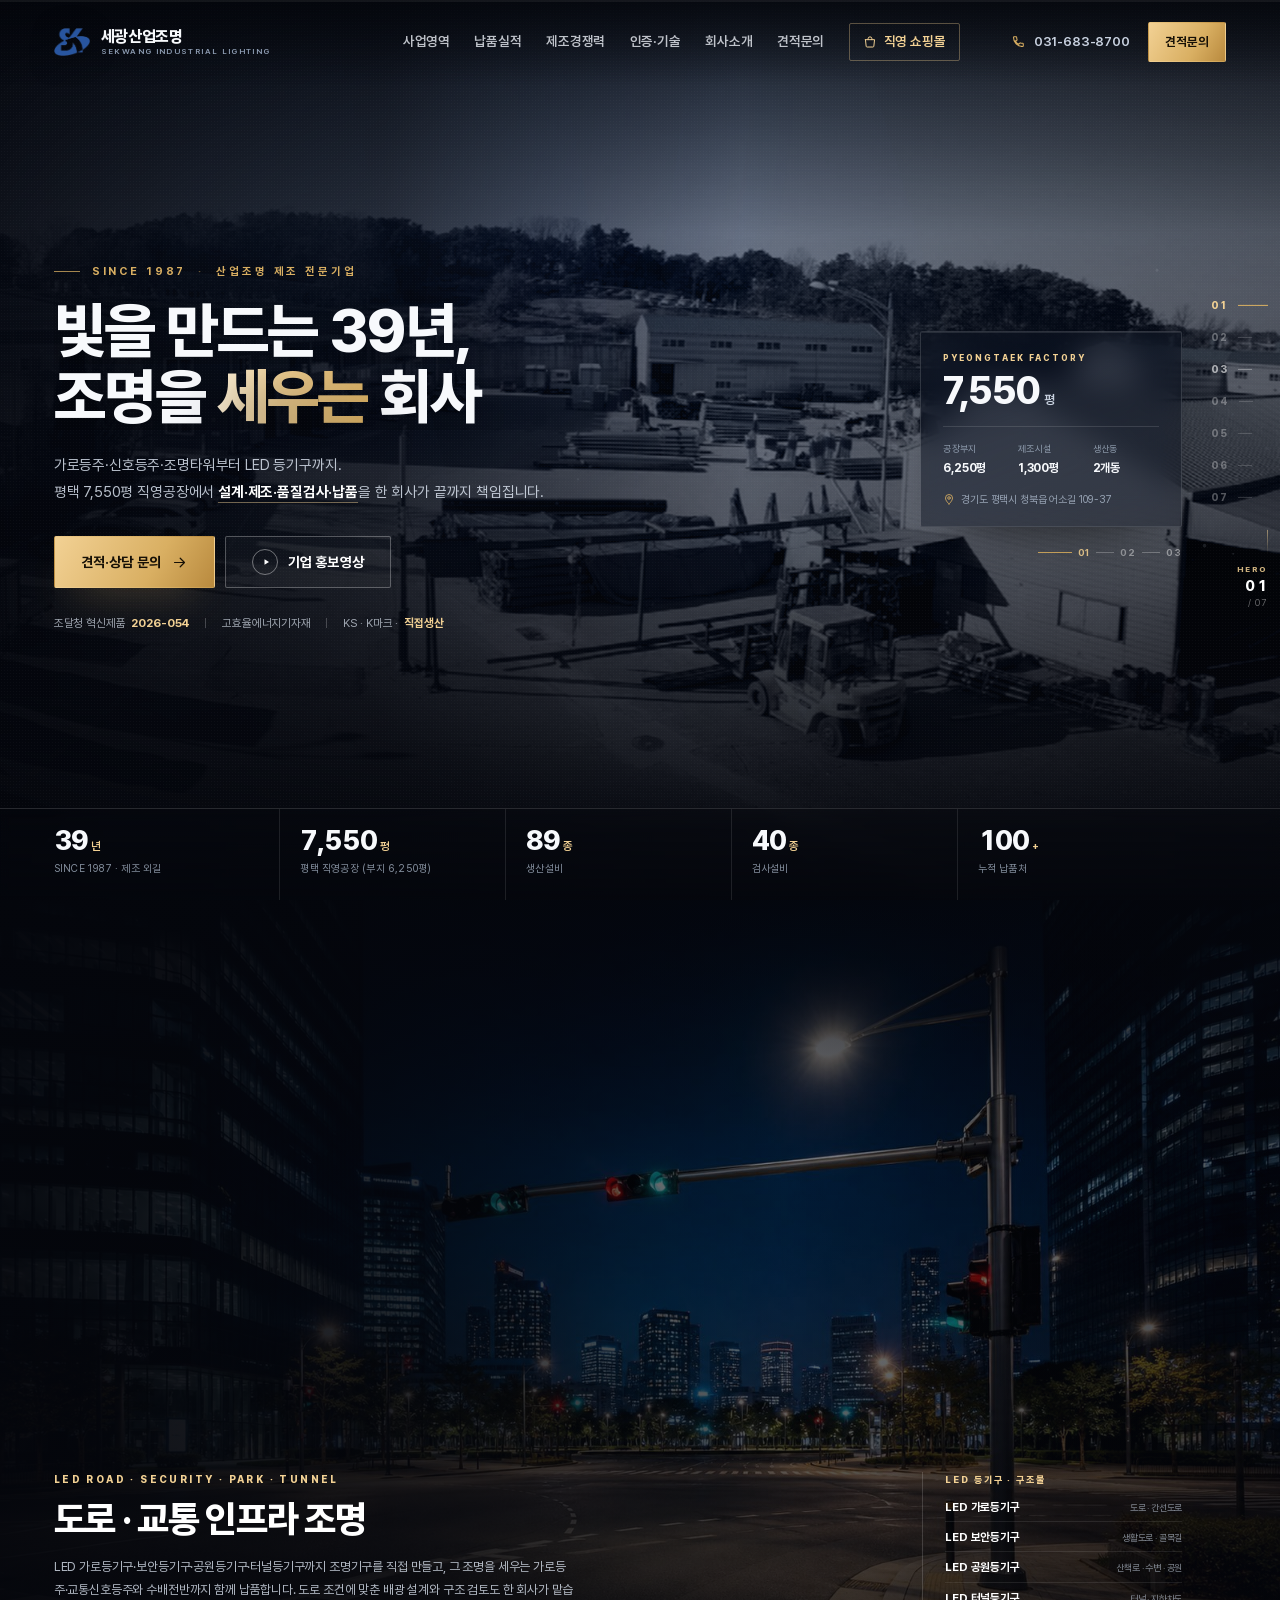
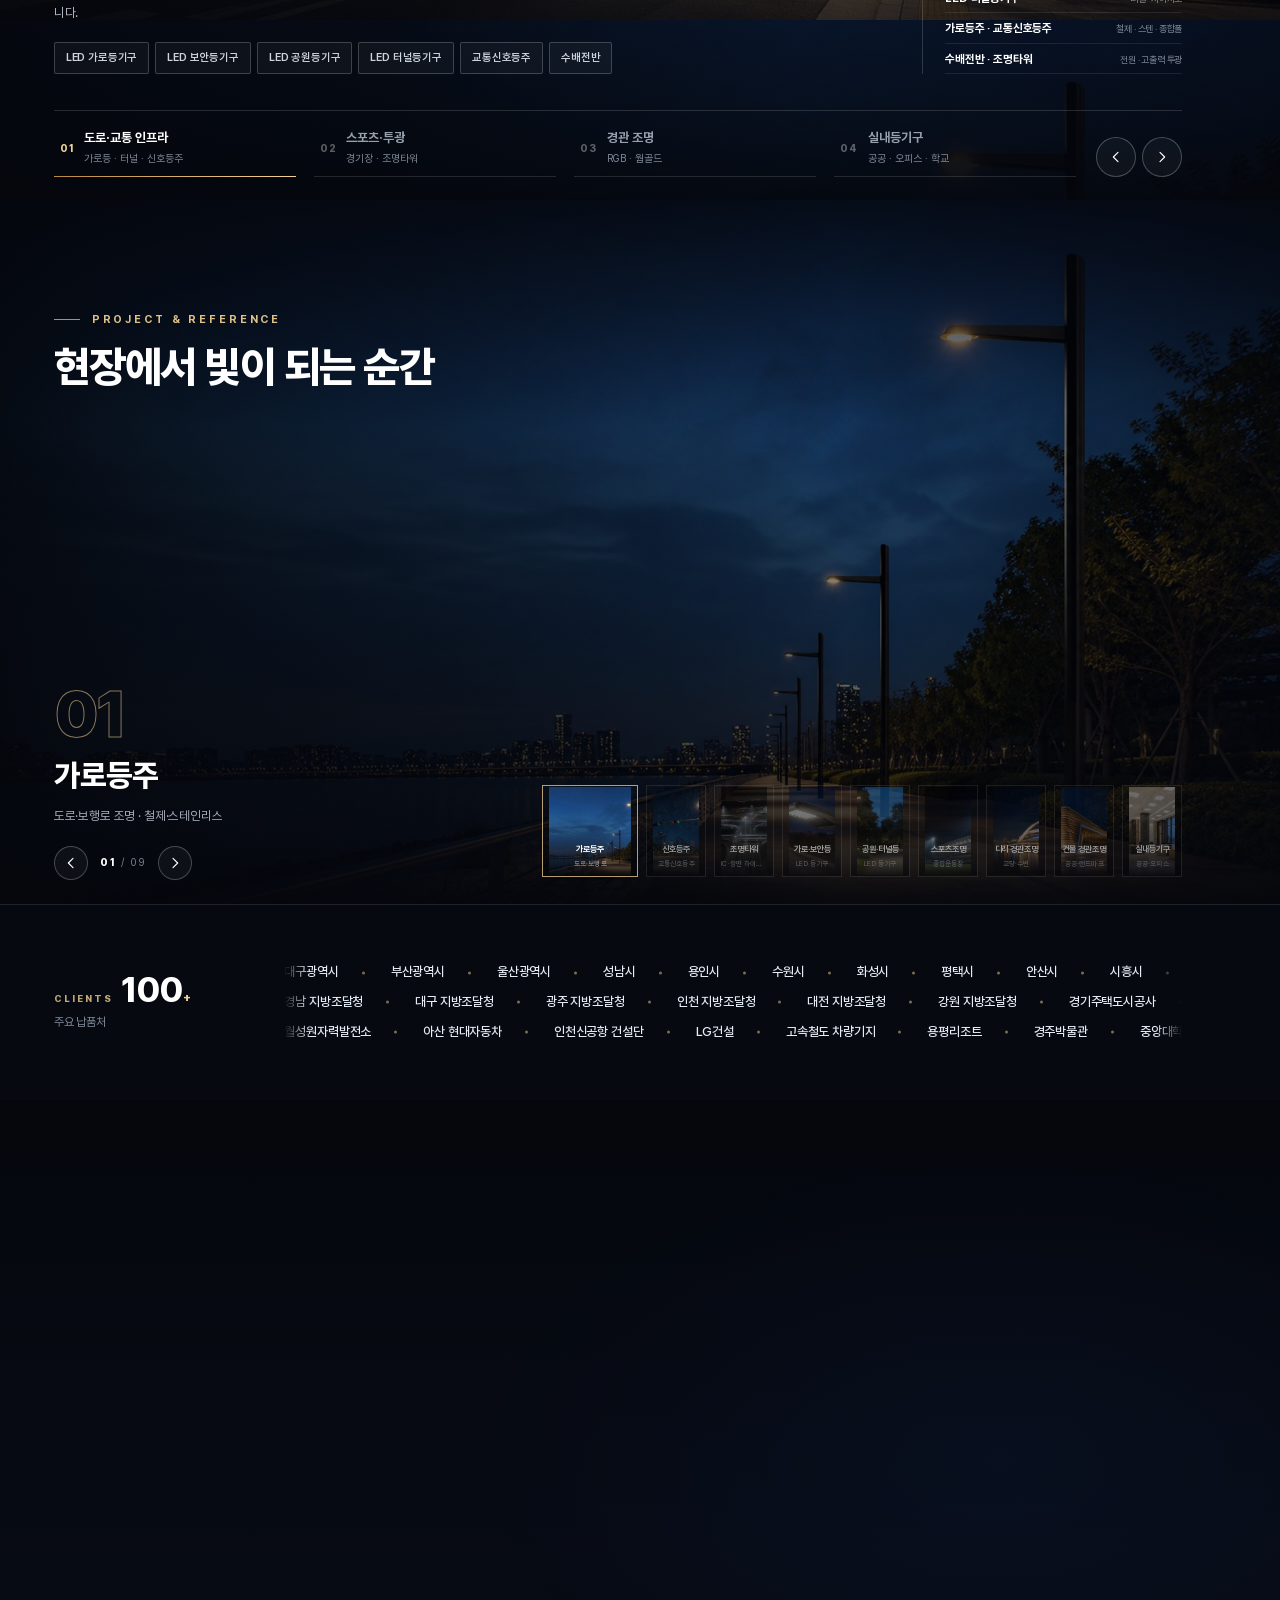
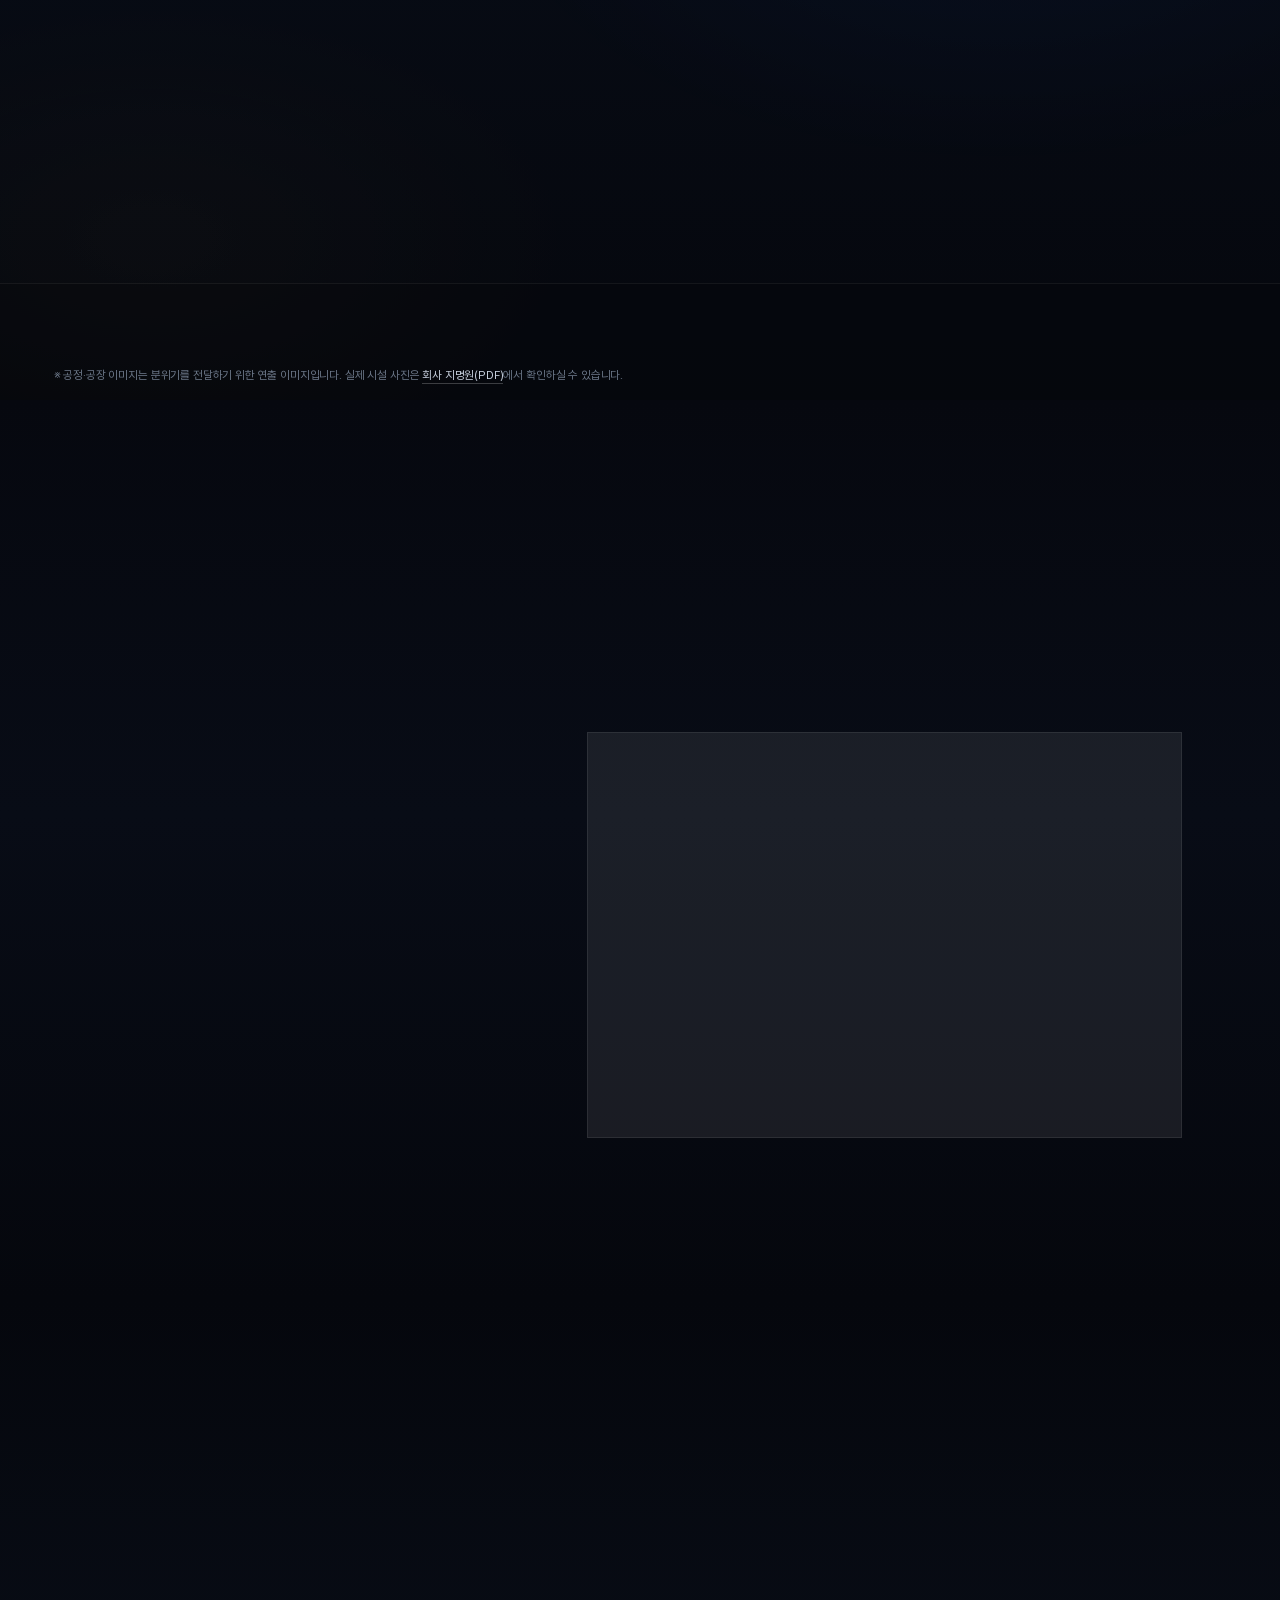
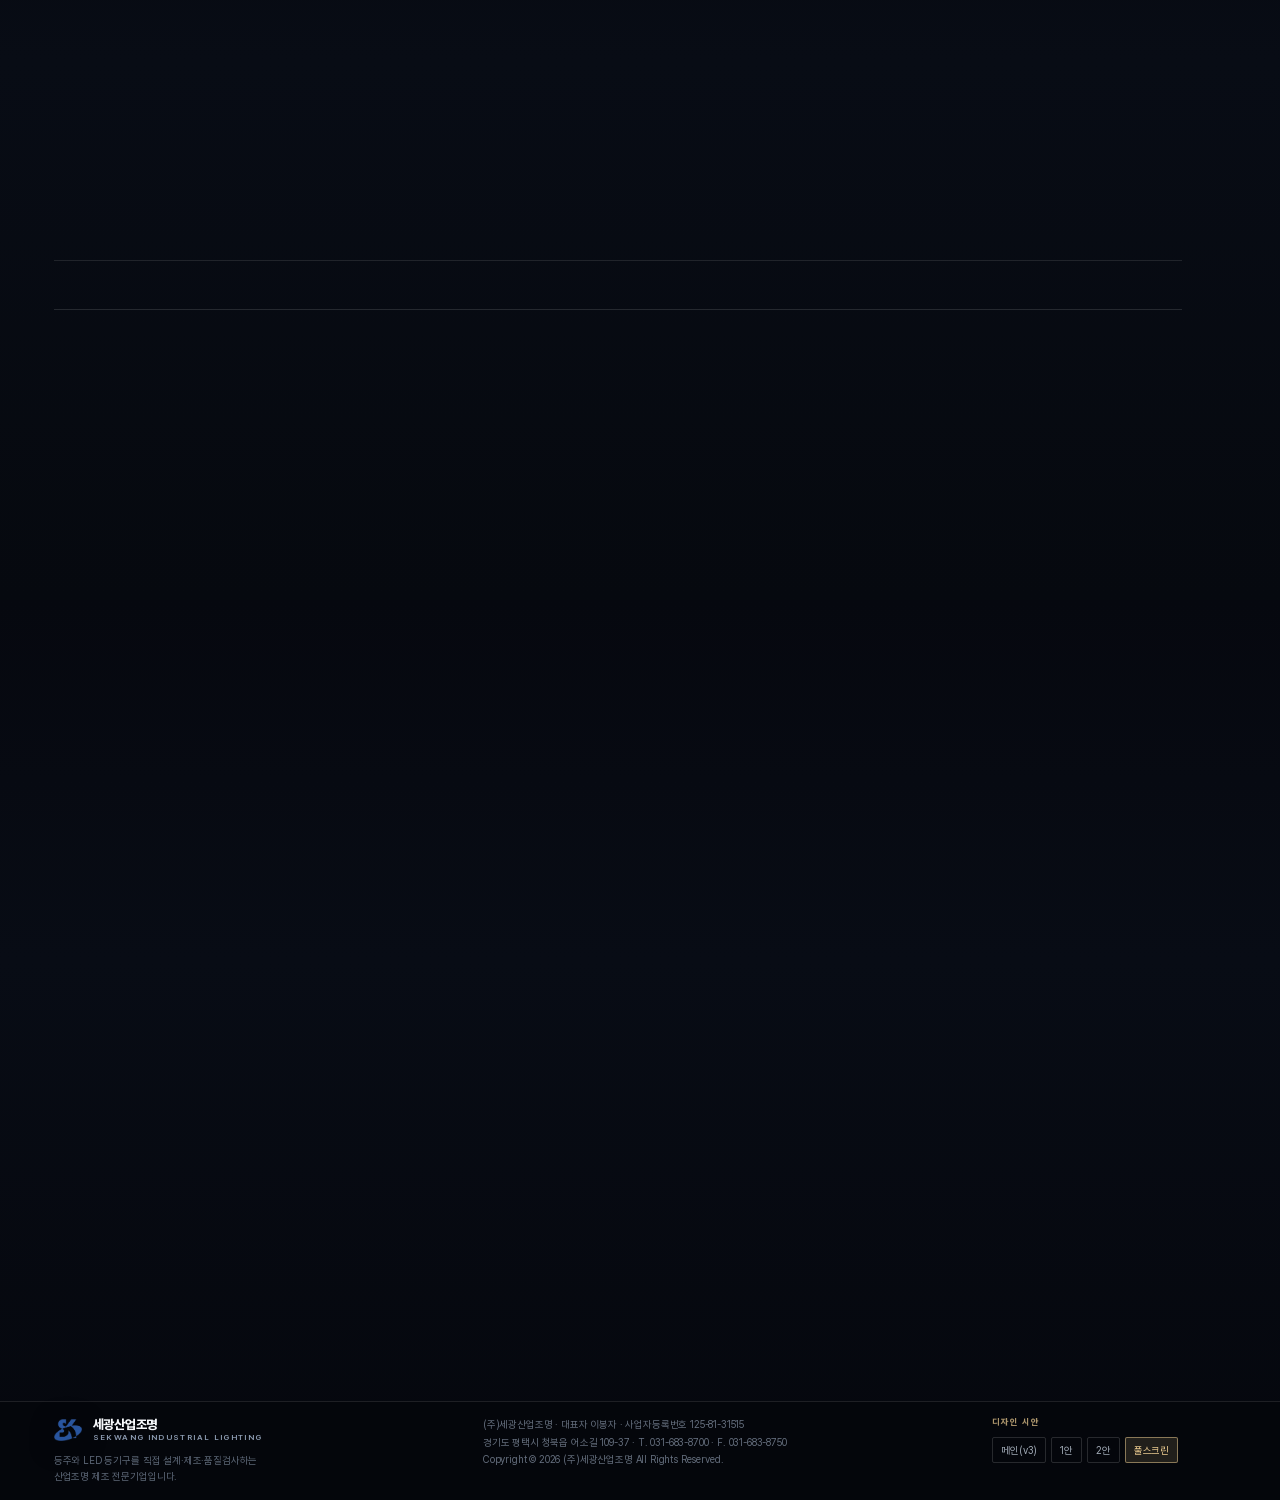
==== commit 9aaf252b: "공공구매 섹션에 장애인표준사업장 인증 내용 보충 — 4번째 카드(우선구매) 추가·도입 문구·혁신제품 카드 배지/혜택 행 추가 · 자산 버전 v13/v5" ====
--- a/full.html
+++ b/full.html
@@ -19,7 +19,7 @@
 <link rel="preload" href="assets/fonts/Pretendard-Regular.woff2" as="font" type="font/woff2" crossorigin>
 <link rel="preload" href="assets/fonts/Pretendard-Bold.woff2" as="font" type="font/woff2" crossorigin>
 <link rel="preload" as="image" href="assets/facility/factory-panorama.jpg">
-<link rel="stylesheet" href="full-styles.css?v=4">
+<link rel="stylesheet" href="full-styles.css?v=5">
 <script type="application/ld+json">
 {
   "@context": "https://schema.org",
@@ -453,7 +453,7 @@
         <h2 class="fhead rev" style="--i:1">인증으로 증명하는<br>제조 역량</h2>
       </div>
       <p class="fdesc fdesc--right rev" style="--i:2">
-        혁신제품 지정과 KS·K마크, 고효율에너지기자재, 환경표지, 직접생산확인까지.
+        혁신제품 지정과 KS·K마크, 고효율에너지기자재, 환경표지, 직접생산확인, 장애인표준사업장까지.
         제품과 공장, 품질·납품 역량을 함께 인정받았습니다.
       </p>
     </header>
@@ -461,7 +461,10 @@
     <div class="fcert__grid">
       <article class="finnov rev" style="--i:2" data-full="assets/cert/innov-2026-054.jpg">
         <div class="finnov__top">
-          <span class="finnov__badge">조달청 혁신제품</span>
+          <div class="finnov__tags">
+            <span class="finnov__badge">조달청 혁신제품</span>
+            <span class="finnov__badge finnov__badge--std">장애인표준사업장</span>
+          </div>
           <p class="finnov__no">2026-054</p>
         </div>
         <div class="finnov__body">
@@ -473,7 +476,8 @@
           </div>
         </div>
         <ul class="finnov__ben">
-          <li><b>수의계약</b><span>국가계약법 시행령 제26조 · 지방계약법 시행령 제25조</span></li>
+          <li><b>수의계약</b><span>혁신제품·장애인표준사업장 모두 · 국가계약법 26조·지방계약법 25조</span></li>
+          <li><b>우선구매</b><span>공공기관 우선구매 대상 · 장애인고용법 제22조의4 · 인증 제2019-037호</span></li>
           <li><b>구매면책</b><span>구매 책임자는 고의·중대한 과실이 입증되지 않는 한 책임을 지지 않습니다</span></li>
           <li><b>지정기간 3년</b><span>최초 3년 후 1차(1년)·2차(2년) 연장 신청 가능</span></li>
         </ul>
--- a/full-styles.css
+++ b/full-styles.css
@@ -79,7 +79,7 @@
 }
 .fhead--light{color:#fff}
 .fhead em{font-style:normal;color:var(--gold-2)}
-.fdesc{font-size:clamp(14px,1.05vw,15.5px);line-height:1.85;color:var(--muted);max-width:640px}
+.fdesc{font-size:clamp(14px,1.05vw,15.5px);line-height:1.85;color:var(--muted);max-width:640px;word-break:keep-all}
 .fdesc strong{color:var(--ink-2);font-weight:600}
 .fdesc--right{text-align:right;max-width:420px;margin-left:auto}
 .ffoot-note{font-size:11.5px;line-height:1.7;color:rgba(141,156,178,.75);margin-top:14px}
@@ -494,6 +494,8 @@
   padding:5px 10px;border-radius:2px;
 }
 .finnov__no{font-size:12px;font-weight:800;letter-spacing:.14em;color:var(--gold-2)}
+.finnov__tags{display:flex;flex-wrap:wrap;gap:6px}
+.finnov__badge--std{color:#F6E2B0;background:rgba(217,175,98,.10);border:1px solid rgba(242,209,148,.46);padding:4px 9px}
 .finnov__body{display:grid;grid-template-columns:118px minmax(0,1fr);gap:18px;align-items:start}
 .finnov__cert{border:1px solid rgba(255,255,255,.14);background:#fff;overflow:hidden;border-radius:1px}
 .finnov__cert img{width:100%;height:auto;display:block}
@@ -501,7 +503,7 @@
 .finnov__txt p{margin-top:8px;font-size:11.5px;line-height:1.7;color:rgba(214,225,238,.72)}
 .finnov__date{margin-top:8px !important;font-size:10.5px !important;letter-spacing:.06em;color:rgba(242,209,148,.8) !important}
 .finnov__ben{display:flex;flex-direction:column;margin-top:auto;border-top:1px solid rgba(255,255,255,.10)}
-.finnov__ben li{display:grid;grid-template-columns:96px minmax(0,1fr);gap:12px;padding:9px 0;border-bottom:1px solid rgba(255,255,255,.07);align-items:baseline}
+.finnov__ben li{display:grid;grid-template-columns:96px minmax(0,1fr);gap:12px;padding:7px 0;border-bottom:1px solid rgba(255,255,255,.07);align-items:baseline}
 .finnov__ben li:last-child{border-bottom:0}
 .finnov__ben b{font-size:11.5px;font-weight:700;color:var(--gold-2)}
 .finnov__ben span{font-size:10.5px;line-height:1.55;color:rgba(196,209,226,.72)}
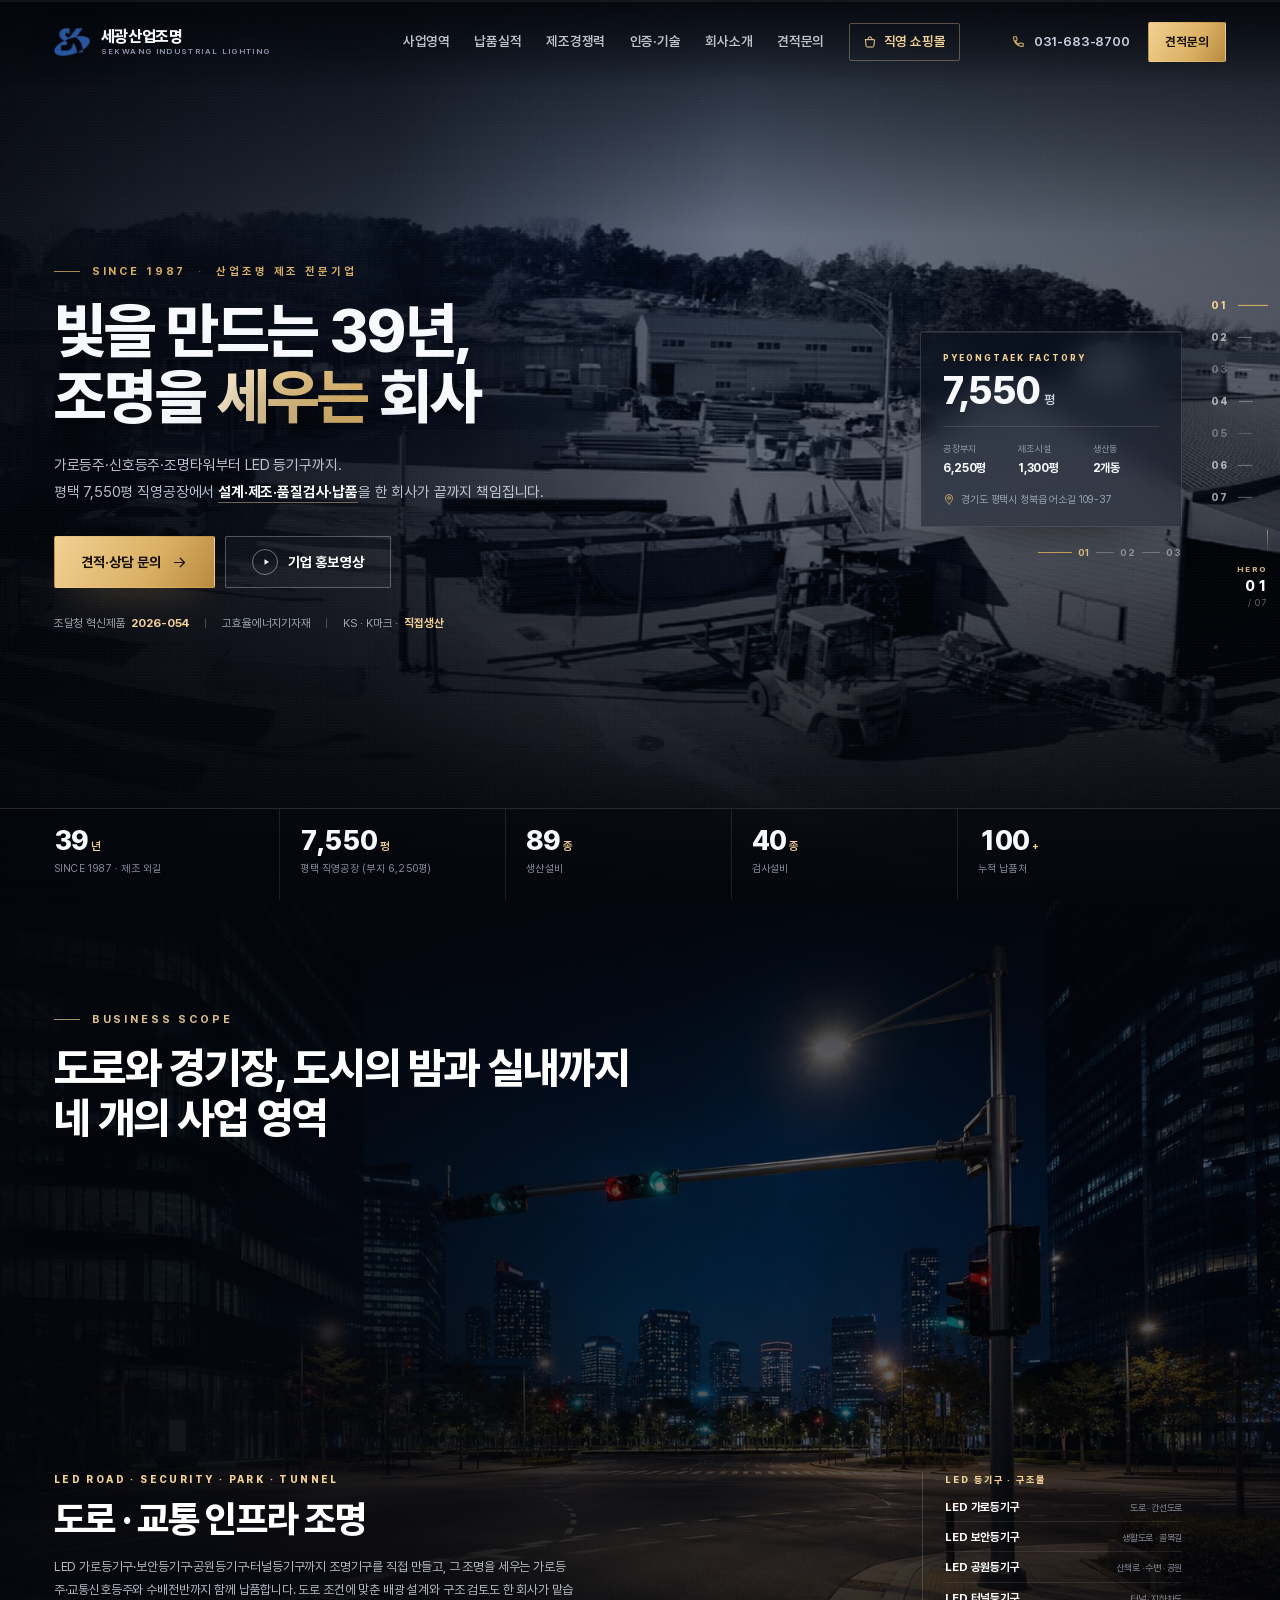
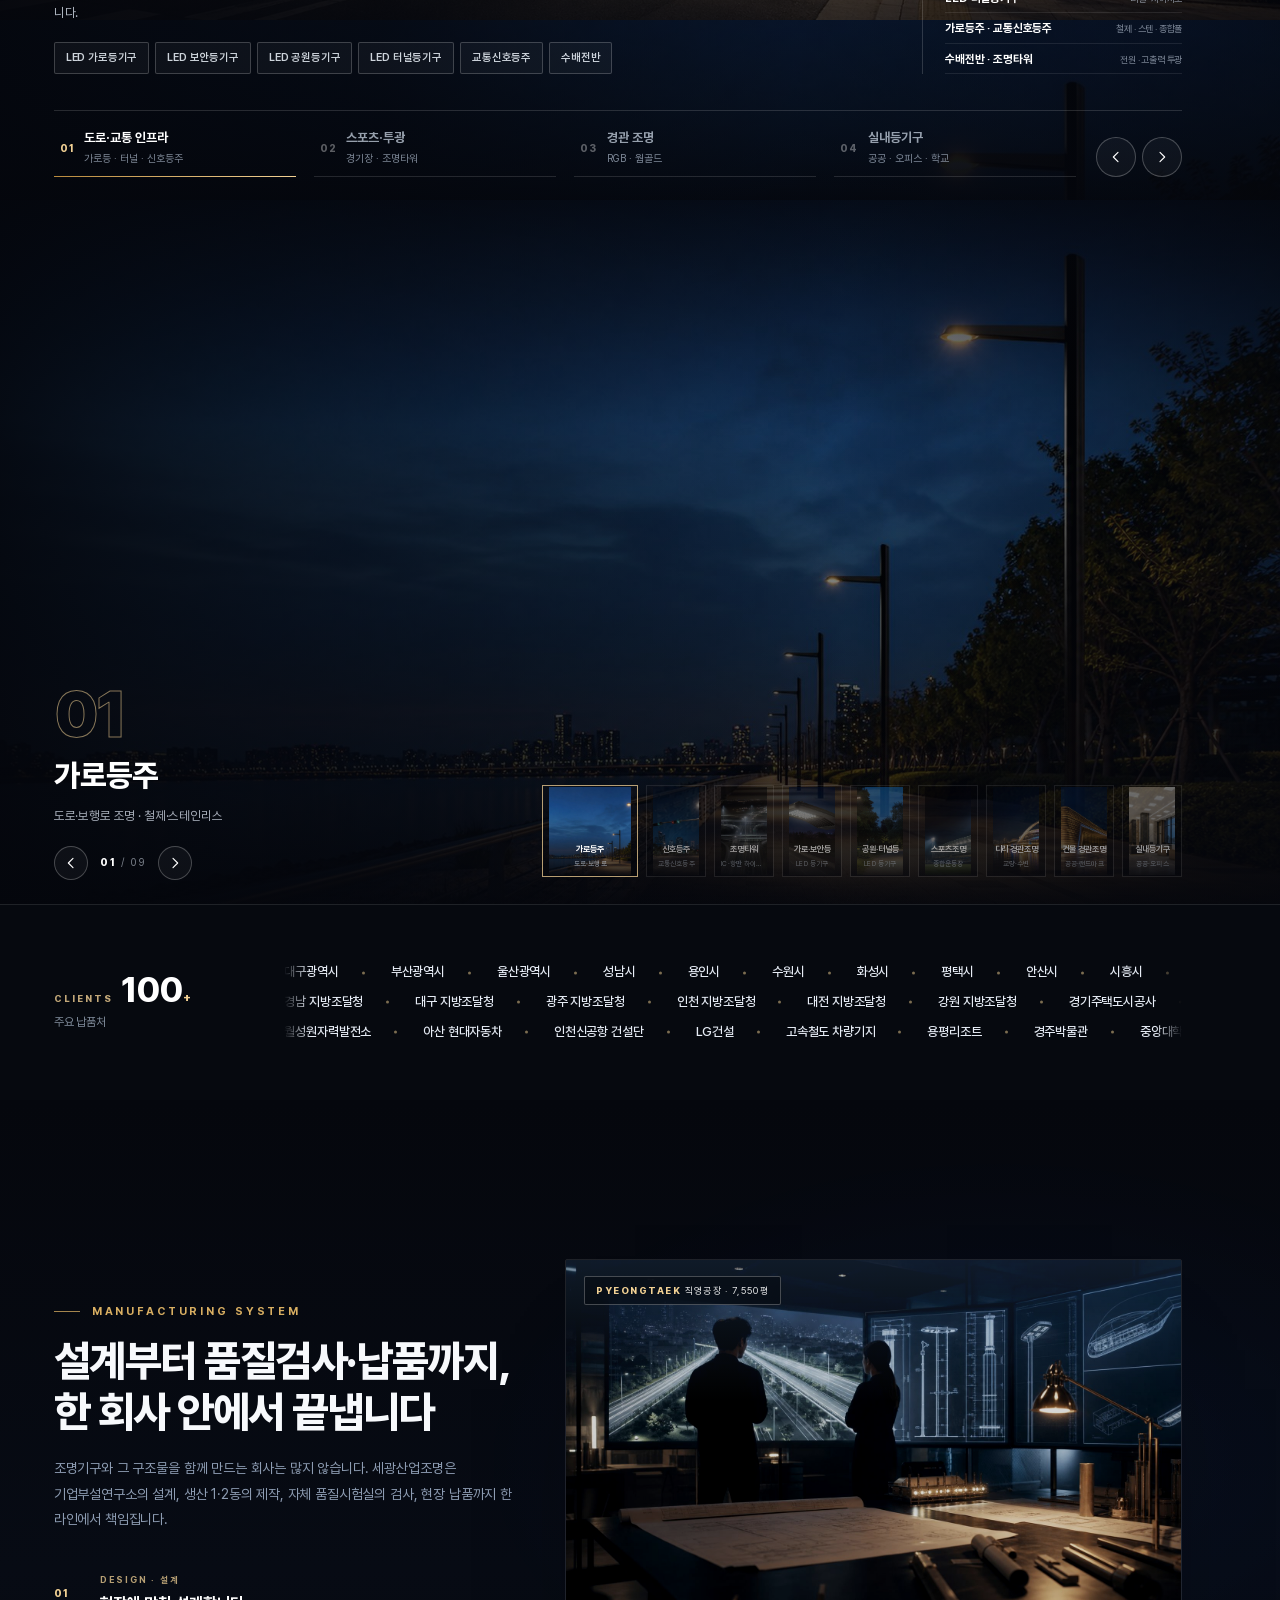
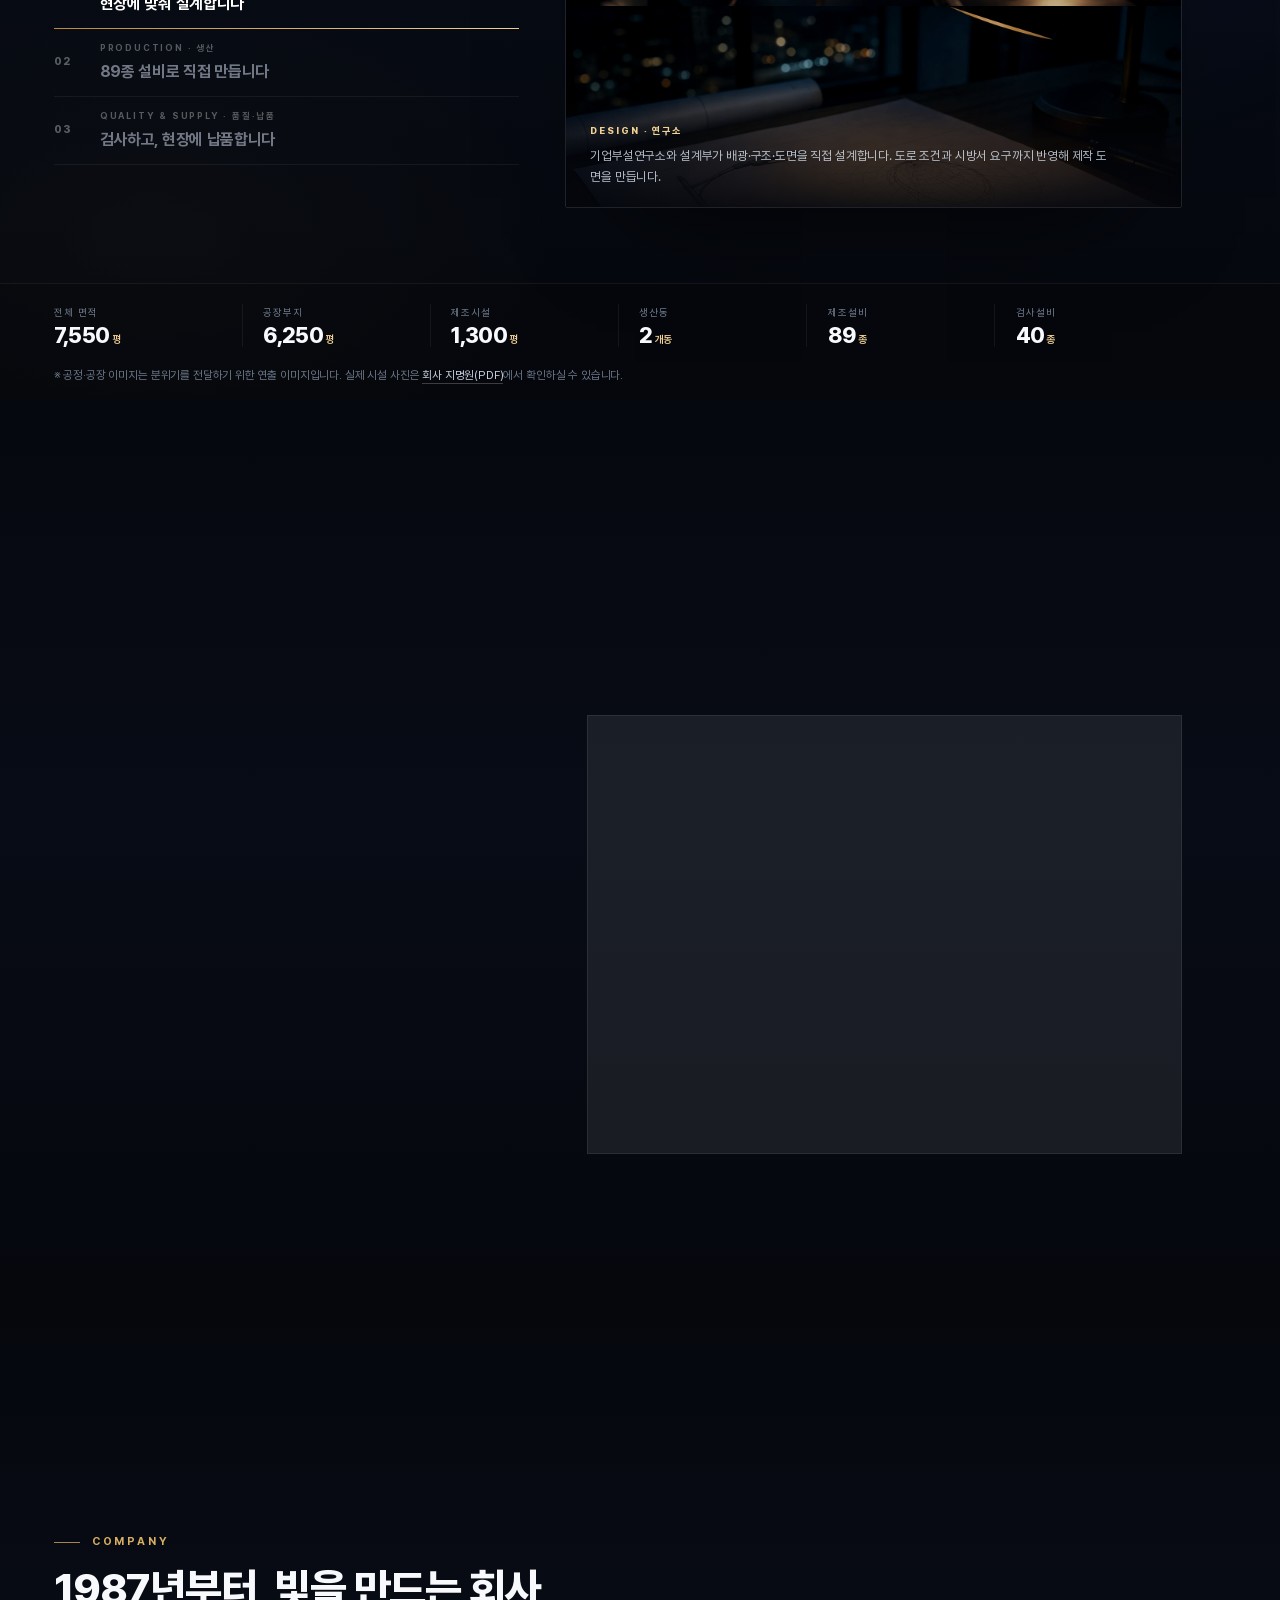
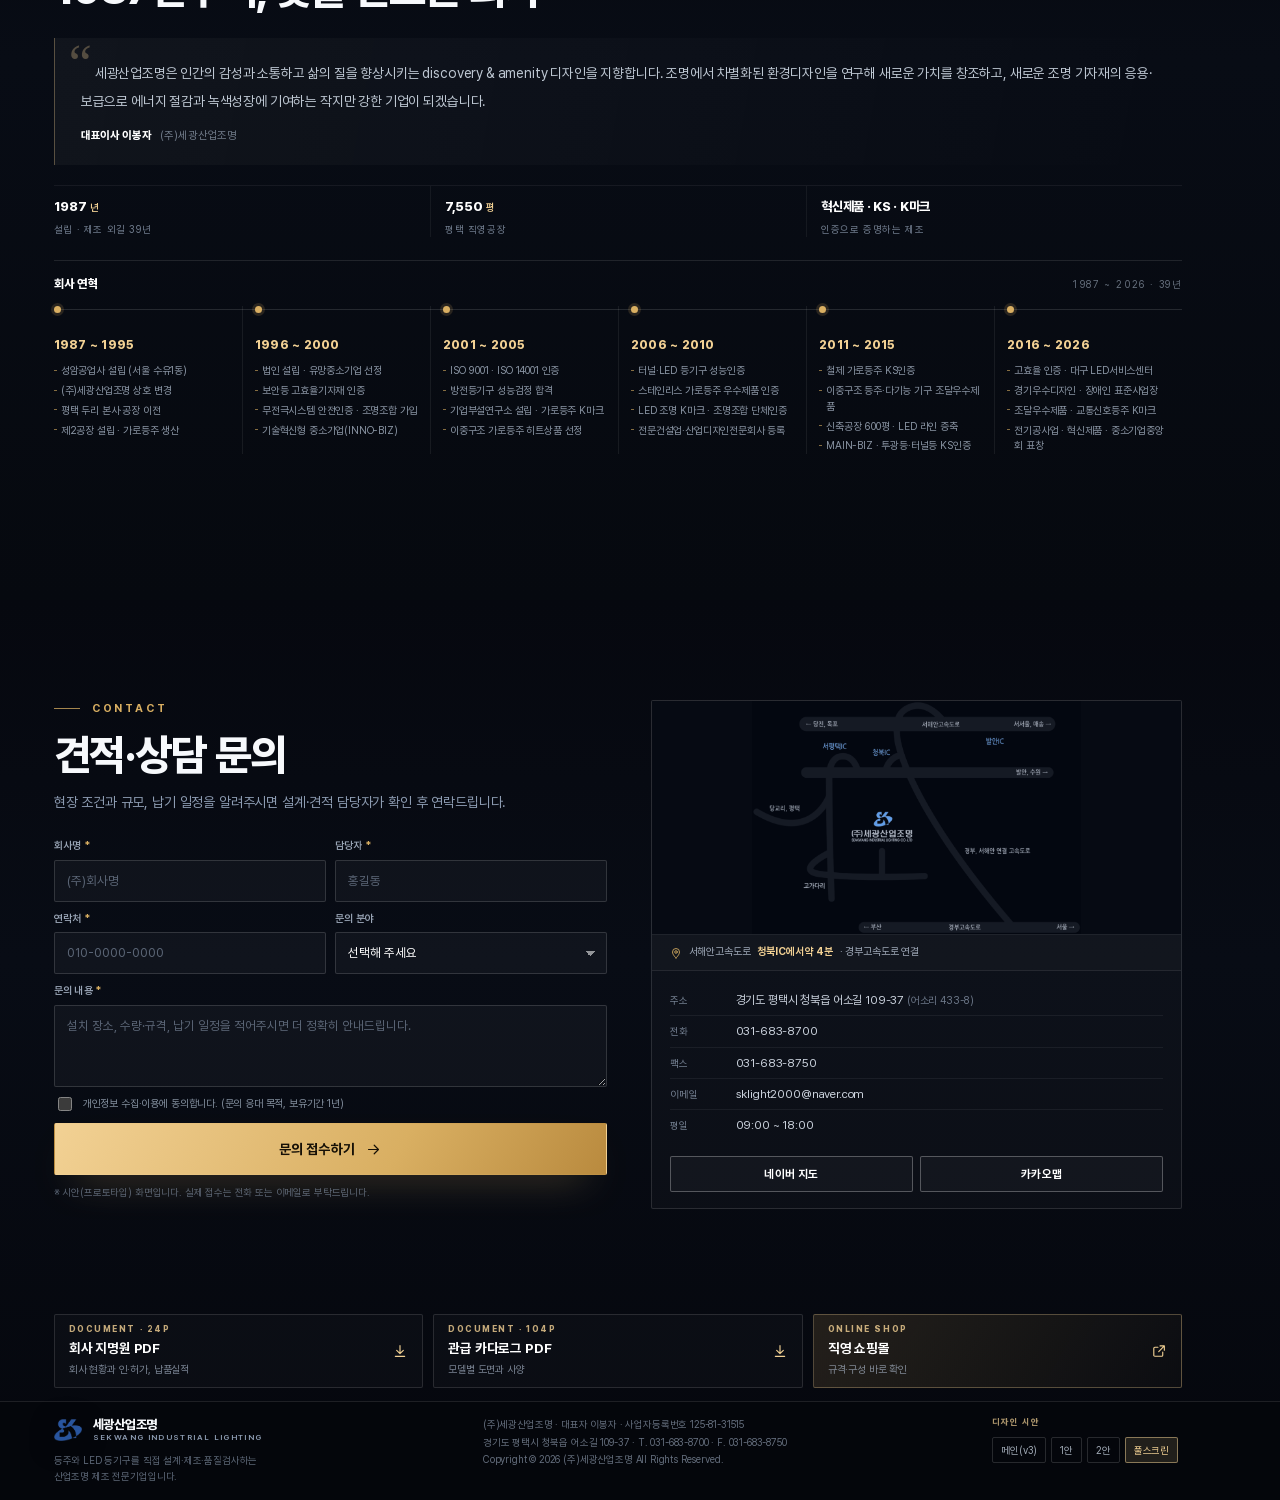
==== commit 20cb7b33: "공공구매·혁신제품 카드에 '의무구매' 표현 추가 — 구매목표 비율(1% 이상)·기관평가 반영 명시 · 모바일/PC 배지·혁신구매 행 · 자산 버전 v14/v6" ====
--- a/full.html
+++ b/full.html
@@ -19,7 +19,7 @@
 <link rel="preload" href="assets/fonts/Pretendard-Regular.woff2" as="font" type="font/woff2" crossorigin>
 <link rel="preload" href="assets/fonts/Pretendard-Bold.woff2" as="font" type="font/woff2" crossorigin>
 <link rel="preload" as="image" href="assets/facility/factory-panorama.jpg">
-<link rel="stylesheet" href="full-styles.css?v=5">
+<link rel="stylesheet" href="full-styles.css?v=6">
 <script type="application/ld+json">
 {
   "@context": "https://schema.org",
@@ -463,6 +463,7 @@
         <div class="finnov__top">
           <div class="finnov__tags">
             <span class="finnov__badge">조달청 혁신제품</span>
+            <span class="finnov__badge finnov__badge--mand">의무구매 대상</span>
             <span class="finnov__badge finnov__badge--std">장애인표준사업장</span>
           </div>
           <p class="finnov__no">2026-054</p>
@@ -477,7 +478,8 @@
         </div>
         <ul class="finnov__ben">
           <li><b>수의계약</b><span>혁신제품·장애인표준사업장 모두 · 국가계약법 26조·지방계약법 25조</span></li>
-          <li><b>우선구매</b><span>공공기관 우선구매 대상 · 장애인고용법 제22조의4 · 인증 제2019-037호</span></li>
+          <li><b>의무구매</b><span>공공기관 물품구매액 1% 이상 구매목표·기관평가 반영 · 조달사업법 27조</span></li>
+          <li><b>우선구매</b><span>장애인표준사업장 생산품 · 장애인고용법 제22조의4 · 인증 제2019-037호</span></li>
           <li><b>구매면책</b><span>구매 책임자는 고의·중대한 과실이 입증되지 않는 한 책임을 지지 않습니다</span></li>
           <li><b>지정기간 3년</b><span>최초 3년 후 1차(1년)·2차(2년) 연장 신청 가능</span></li>
         </ul>
--- a/full-styles.css
+++ b/full-styles.css
@@ -496,6 +496,7 @@
 .finnov__no{font-size:12px;font-weight:800;letter-spacing:.14em;color:var(--gold-2)}
 .finnov__tags{display:flex;flex-wrap:wrap;gap:6px}
 .finnov__badge--std{color:#F6E2B0;background:rgba(217,175,98,.10);border:1px solid rgba(242,209,148,.46);padding:4px 9px}
+.finnov__badge--mand{color:#1A1206;background:linear-gradient(120deg,#F6E2B0,#EAB308);box-shadow:0 0 16px -5px rgba(234,179,8,.8)}
 .finnov__body{display:grid;grid-template-columns:118px minmax(0,1fr);gap:18px;align-items:start}
 .finnov__cert{border:1px solid rgba(255,255,255,.14);background:#fff;overflow:hidden;border-radius:1px}
 .finnov__cert img{width:100%;height:auto;display:block}
